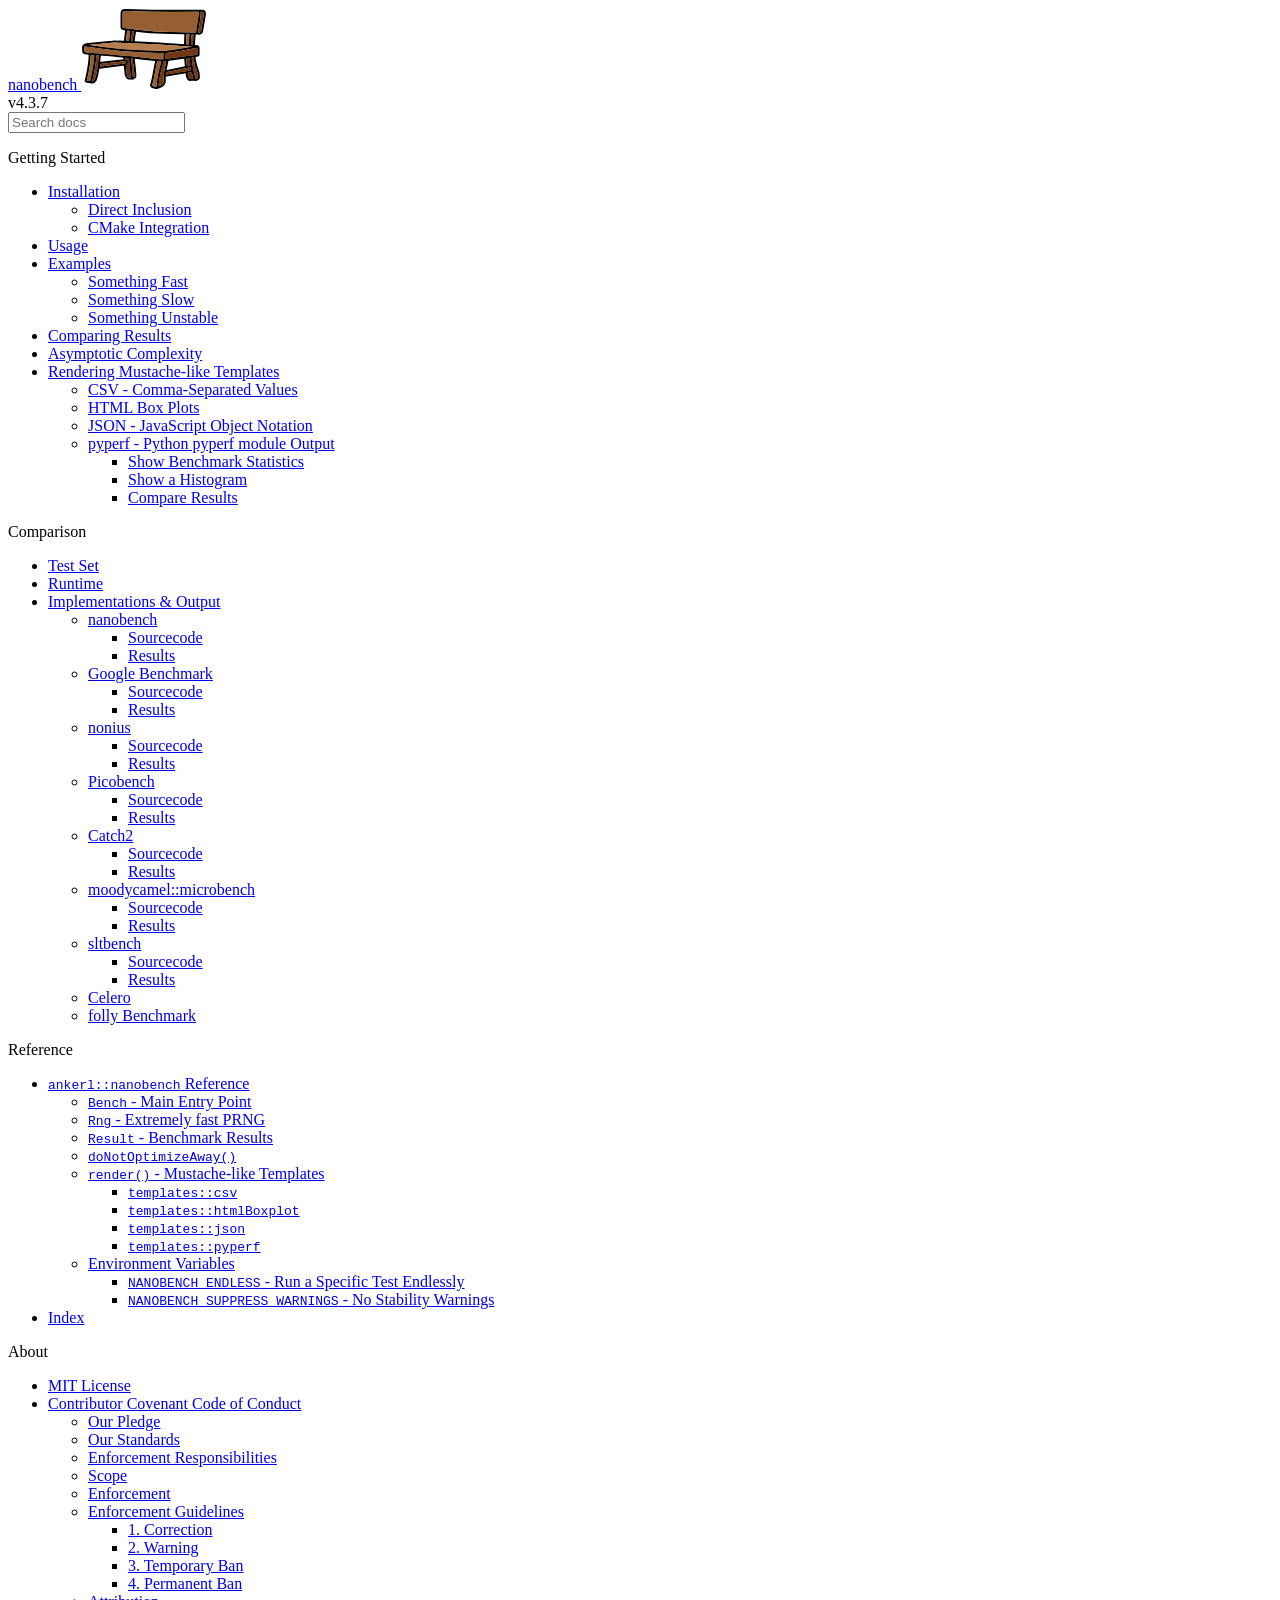
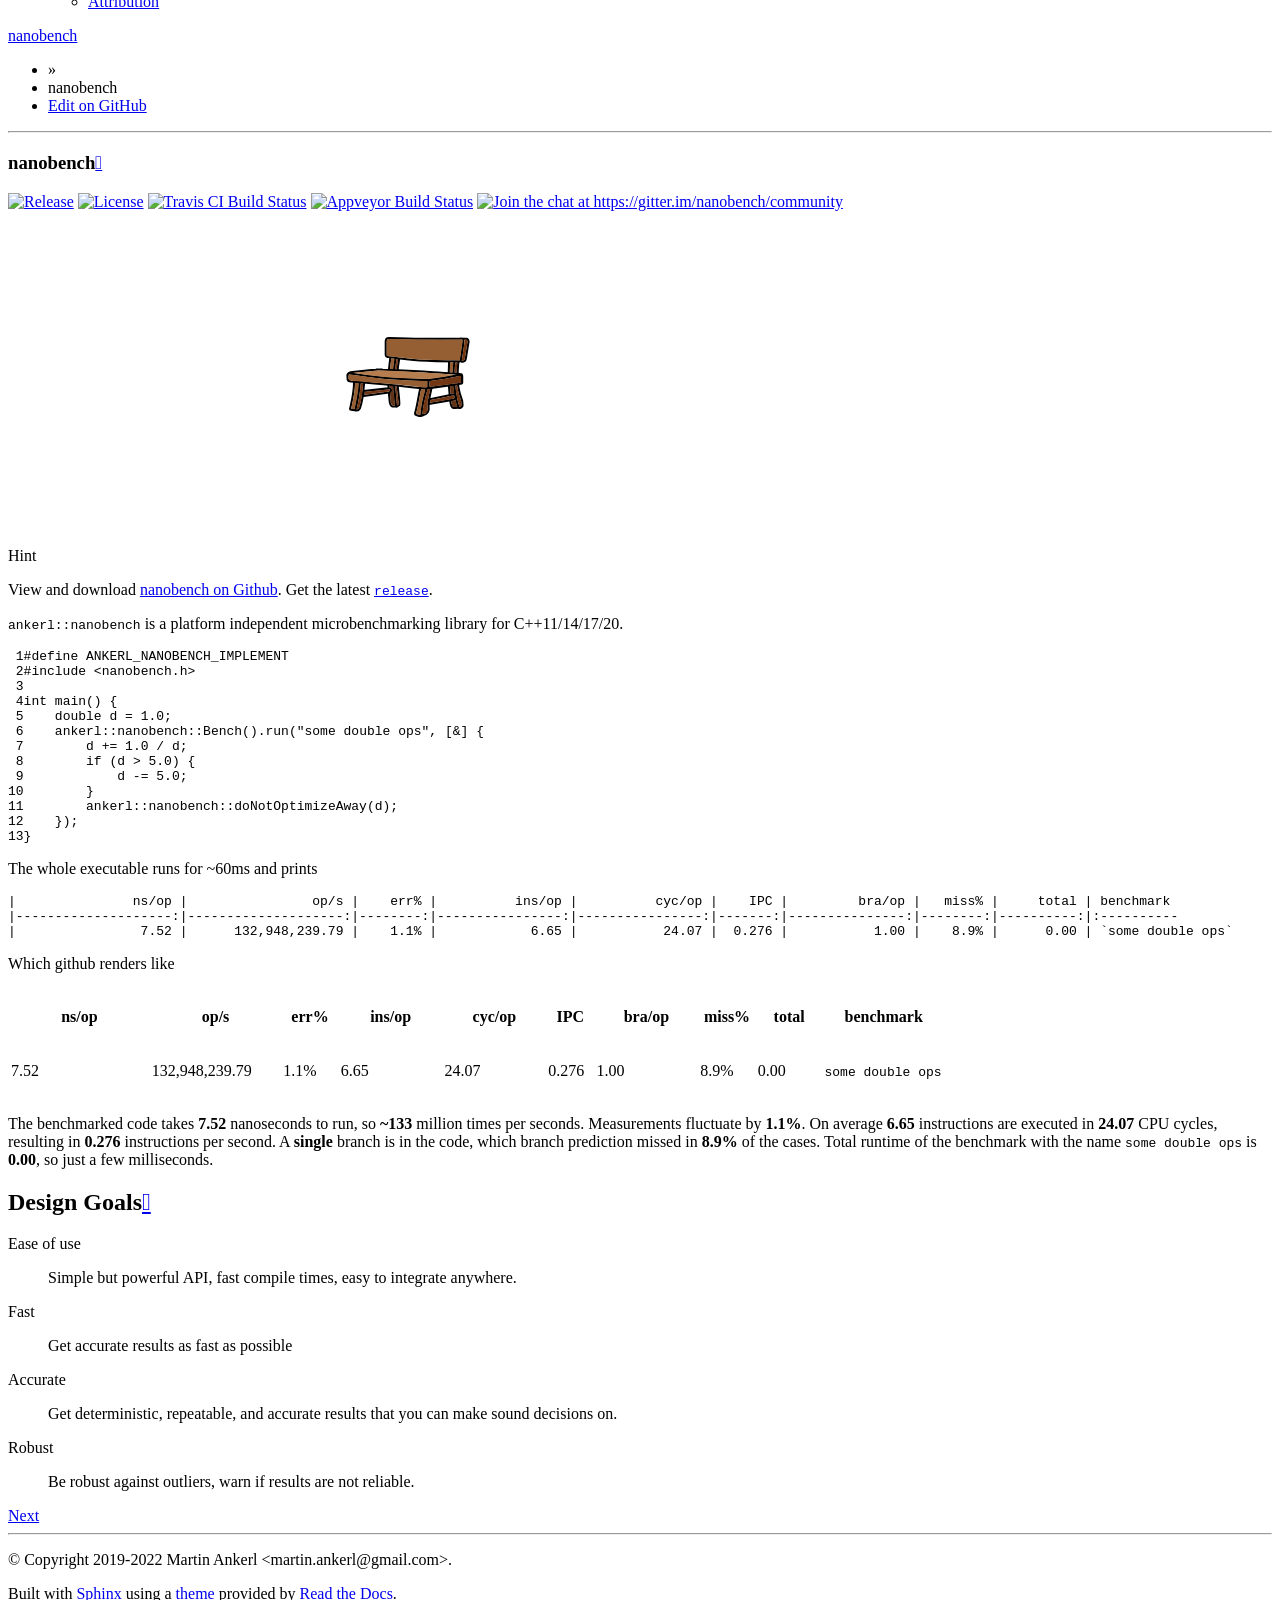
==== docs/index.html @ 26a9c089 "* Raise minimum time to 1ms for one epoch * Bump version to 4.3.7 * regenerate documentation" ====
<!DOCTYPE html>
<html class="writer-html5" lang="en" >
<head>
  <meta charset="utf-8" /><meta name="generator" content="Docutils 0.17.1: http://docutils.sourceforge.net/" />

  <meta name="viewport" content="width=device-width, initial-scale=1.0" />
  <title>nanobench &mdash; nanobench  documentation</title>
      <link rel="stylesheet" href="_static/pygments.css" type="text/css" />
      <link rel="stylesheet" href="_static/css/theme.css" type="text/css" />
    <link rel="shortcut icon" href="_static/favicon.ico"/>
  <!--[if lt IE 9]>
    <script src="_static/js/html5shiv.min.js"></script>
  <![endif]-->
  
        <script data-url_root="./" id="documentation_options" src="_static/documentation_options.js"></script>
        <script src="_static/jquery.js"></script>
        <script src="_static/underscore.js"></script>
        <script src="_static/doctools.js"></script>
    <script src="_static/js/theme.js"></script>
    <link rel="index" title="Index" href="genindex.html" />
    <link rel="search" title="Search" href="search.html" />
    <link rel="next" title="Installation" href="tutorial.html" /> 
</head>

<body class="wy-body-for-nav"> 
  <div class="wy-grid-for-nav">
    <nav data-toggle="wy-nav-shift" class="wy-nav-side">
      <div class="wy-side-scroll">
        <div class="wy-side-nav-search" >
            <a href="#" class="icon icon-home"> nanobench
            <img src="_static/nanobench-logo.svg" class="logo" alt="Logo"/>
          </a>
              <div class="version">
                v4.3.7
              </div>
<div role="search">
  <form id="rtd-search-form" class="wy-form" action="search.html" method="get">
    <input type="text" name="q" placeholder="Search docs" />
    <input type="hidden" name="check_keywords" value="yes" />
    <input type="hidden" name="area" value="default" />
  </form>
</div>
        </div><div class="wy-menu wy-menu-vertical" data-spy="affix" role="navigation" aria-label="Navigation menu">
              <p class="caption" role="heading"><span class="caption-text">Getting Started</span></p>
<ul>
<li class="toctree-l1"><a class="reference internal" href="tutorial.html">Installation</a><ul>
<li class="toctree-l2"><a class="reference internal" href="tutorial.html#direct-inclusion">Direct Inclusion</a></li>
<li class="toctree-l2"><a class="reference internal" href="tutorial.html#cmake-integration">CMake Integration</a></li>
</ul>
</li>
<li class="toctree-l1"><a class="reference internal" href="tutorial.html#usage">Usage</a></li>
<li class="toctree-l1"><a class="reference internal" href="tutorial.html#examples">Examples</a><ul>
<li class="toctree-l2"><a class="reference internal" href="tutorial.html#something-fast">Something Fast</a></li>
<li class="toctree-l2"><a class="reference internal" href="tutorial.html#something-slow">Something Slow</a></li>
<li class="toctree-l2"><a class="reference internal" href="tutorial.html#something-unstable">Something Unstable</a></li>
</ul>
</li>
<li class="toctree-l1"><a class="reference internal" href="tutorial.html#comparing-results">Comparing Results</a></li>
<li class="toctree-l1"><a class="reference internal" href="tutorial.html#asymptotic-complexity">Asymptotic Complexity</a></li>
<li class="toctree-l1"><a class="reference internal" href="tutorial.html#rendering-mustache-like-templates">Rendering Mustache-like Templates</a><ul>
<li class="toctree-l2"><a class="reference internal" href="tutorial.html#csv-comma-separated-values">CSV - Comma-Separated Values</a></li>
<li class="toctree-l2"><a class="reference internal" href="tutorial.html#html-box-plots">HTML Box Plots</a></li>
<li class="toctree-l2"><a class="reference internal" href="tutorial.html#json-javascript-object-notation">JSON - JavaScript Object Notation</a></li>
<li class="toctree-l2"><a class="reference internal" href="tutorial.html#pyperf-python-pyperf-module-output">pyperf - Python pyperf module Output</a><ul>
<li class="toctree-l3"><a class="reference internal" href="tutorial.html#show-benchmark-statistics">Show Benchmark Statistics</a></li>
<li class="toctree-l3"><a class="reference internal" href="tutorial.html#show-a-histogram">Show a Histogram</a></li>
<li class="toctree-l3"><a class="reference internal" href="tutorial.html#compare-results">Compare Results</a></li>
</ul>
</li>
</ul>
</li>
</ul>
<p class="caption" role="heading"><span class="caption-text">Comparison</span></p>
<ul>
<li class="toctree-l1"><a class="reference internal" href="comparison.html">Test Set</a></li>
<li class="toctree-l1"><a class="reference internal" href="comparison.html#runtime">Runtime</a></li>
<li class="toctree-l1"><a class="reference internal" href="comparison.html#implementations-output">Implementations &amp; Output</a><ul>
<li class="toctree-l2"><a class="reference internal" href="comparison.html#nanobench">nanobench</a><ul>
<li class="toctree-l3"><a class="reference internal" href="comparison.html#sourcecode">Sourcecode</a></li>
<li class="toctree-l3"><a class="reference internal" href="comparison.html#results">Results</a></li>
</ul>
</li>
<li class="toctree-l2"><a class="reference internal" href="comparison.html#google-benchmark">Google Benchmark</a><ul>
<li class="toctree-l3"><a class="reference internal" href="comparison.html#id2">Sourcecode</a></li>
<li class="toctree-l3"><a class="reference internal" href="comparison.html#id3">Results</a></li>
</ul>
</li>
<li class="toctree-l2"><a class="reference internal" href="comparison.html#nonius">nonius</a><ul>
<li class="toctree-l3"><a class="reference internal" href="comparison.html#id5">Sourcecode</a></li>
<li class="toctree-l3"><a class="reference internal" href="comparison.html#id6">Results</a></li>
</ul>
</li>
<li class="toctree-l2"><a class="reference internal" href="comparison.html#picobench">Picobench</a><ul>
<li class="toctree-l3"><a class="reference internal" href="comparison.html#id8">Sourcecode</a></li>
<li class="toctree-l3"><a class="reference internal" href="comparison.html#id9">Results</a></li>
</ul>
</li>
<li class="toctree-l2"><a class="reference internal" href="comparison.html#catch2">Catch2</a><ul>
<li class="toctree-l3"><a class="reference internal" href="comparison.html#id11">Sourcecode</a></li>
<li class="toctree-l3"><a class="reference internal" href="comparison.html#id12">Results</a></li>
</ul>
</li>
<li class="toctree-l2"><a class="reference internal" href="comparison.html#moodycamel-microbench">moodycamel::microbench</a><ul>
<li class="toctree-l3"><a class="reference internal" href="comparison.html#id14">Sourcecode</a></li>
<li class="toctree-l3"><a class="reference internal" href="comparison.html#id15">Results</a></li>
</ul>
</li>
<li class="toctree-l2"><a class="reference internal" href="comparison.html#sltbench">sltbench</a><ul>
<li class="toctree-l3"><a class="reference internal" href="comparison.html#id17">Sourcecode</a></li>
<li class="toctree-l3"><a class="reference internal" href="comparison.html#id18">Results</a></li>
</ul>
</li>
<li class="toctree-l2"><a class="reference internal" href="comparison.html#celero">Celero</a></li>
<li class="toctree-l2"><a class="reference internal" href="comparison.html#folly-benchmark">folly Benchmark</a></li>
</ul>
</li>
</ul>
<p class="caption" role="heading"><span class="caption-text">Reference</span></p>
<ul>
<li class="toctree-l1"><a class="reference internal" href="reference.html"><code class="docutils literal notranslate"><span class="pre">ankerl::nanobench</span></code> Reference</a><ul>
<li class="toctree-l2"><a class="reference internal" href="reference.html#bench-main-entry-point"><code class="xref cpp cpp-class docutils literal notranslate"><span class="pre">Bench</span></code> - Main Entry Point</a></li>
<li class="toctree-l2"><a class="reference internal" href="reference.html#rng-extremely-fast-prng"><code class="xref cpp cpp-class docutils literal notranslate"><span class="pre">Rng</span></code> - Extremely fast PRNG</a></li>
<li class="toctree-l2"><a class="reference internal" href="reference.html#result-benchmark-results"><code class="xref cpp cpp-class docutils literal notranslate"><span class="pre">Result</span></code> - Benchmark Results</a></li>
<li class="toctree-l2"><a class="reference internal" href="reference.html#donotoptimizeaway"><code class="xref cpp cpp-func docutils literal notranslate"><span class="pre">doNotOptimizeAway()</span></code></a></li>
<li class="toctree-l2"><a class="reference internal" href="reference.html#render-mustache-like-templates"><code class="xref cpp cpp-func docutils literal notranslate"><span class="pre">render()</span></code> - Mustache-like Templates</a><ul>
<li class="toctree-l3"><a class="reference internal" href="reference.html#templates-csv"><code class="xref cpp cpp-func docutils literal notranslate"><span class="pre">templates::csv</span></code></a></li>
<li class="toctree-l3"><a class="reference internal" href="reference.html#templates-htmlboxplot"><code class="xref cpp cpp-func docutils literal notranslate"><span class="pre">templates::htmlBoxplot</span></code></a></li>
<li class="toctree-l3"><a class="reference internal" href="reference.html#templates-json"><code class="xref cpp cpp-func docutils literal notranslate"><span class="pre">templates::json</span></code></a></li>
<li class="toctree-l3"><a class="reference internal" href="reference.html#templates-pyperf"><code class="xref cpp cpp-func docutils literal notranslate"><span class="pre">templates::pyperf</span></code></a></li>
</ul>
</li>
<li class="toctree-l2"><a class="reference internal" href="reference.html#environment-variables">Environment Variables</a><ul>
<li class="toctree-l3"><a class="reference internal" href="reference.html#nanobench-endless-run-a-specific-test-endlessly"><code class="docutils literal notranslate"><span class="pre">NANOBENCH_ENDLESS</span></code> - Run a Specific Test Endlessly</a></li>
<li class="toctree-l3"><a class="reference internal" href="reference.html#nanobench-suppress-warnings-no-stability-warnings"><code class="docutils literal notranslate"><span class="pre">NANOBENCH_SUPPRESS_WARNINGS</span></code> - No Stability Warnings</a></li>
</ul>
</li>
</ul>
</li>
<li class="toctree-l1"><a class="reference internal" href="genindex.html">Index</a></li>
</ul>
<p class="caption" role="heading"><span class="caption-text">About</span></p>
<ul>
<li class="toctree-l1"><a class="reference internal" href="license.html">MIT License</a></li>
<li class="toctree-l1"><a class="reference internal" href="CODE_OF_CONDUCT.html">Contributor Covenant Code of Conduct</a><ul>
<li class="toctree-l2"><a class="reference internal" href="CODE_OF_CONDUCT.html#our-pledge">Our Pledge</a></li>
<li class="toctree-l2"><a class="reference internal" href="CODE_OF_CONDUCT.html#our-standards">Our Standards</a></li>
<li class="toctree-l2"><a class="reference internal" href="CODE_OF_CONDUCT.html#enforcement-responsibilities">Enforcement Responsibilities</a></li>
<li class="toctree-l2"><a class="reference internal" href="CODE_OF_CONDUCT.html#scope">Scope</a></li>
<li class="toctree-l2"><a class="reference internal" href="CODE_OF_CONDUCT.html#enforcement">Enforcement</a></li>
<li class="toctree-l2"><a class="reference internal" href="CODE_OF_CONDUCT.html#enforcement-guidelines">Enforcement Guidelines</a><ul>
<li class="toctree-l3"><a class="reference internal" href="CODE_OF_CONDUCT.html#correction">1. Correction</a></li>
<li class="toctree-l3"><a class="reference internal" href="CODE_OF_CONDUCT.html#warning">2. Warning</a></li>
<li class="toctree-l3"><a class="reference internal" href="CODE_OF_CONDUCT.html#temporary-ban">3. Temporary Ban</a></li>
<li class="toctree-l3"><a class="reference internal" href="CODE_OF_CONDUCT.html#permanent-ban">4. Permanent Ban</a></li>
</ul>
</li>
<li class="toctree-l2"><a class="reference internal" href="CODE_OF_CONDUCT.html#attribution">Attribution</a></li>
</ul>
</li>
</ul>

        </div>
      </div>
    </nav>

    <section data-toggle="wy-nav-shift" class="wy-nav-content-wrap"><nav class="wy-nav-top" aria-label="Mobile navigation menu" >
          <i data-toggle="wy-nav-top" class="fa fa-bars"></i>
          <a href="#">nanobench</a>
      </nav>

      <div class="wy-nav-content">
        <div class="rst-content">
          <div role="navigation" aria-label="Page navigation">
  <ul class="wy-breadcrumbs">
      <li><a href="#" class="icon icon-home"></a> &raquo;</li>
      <li>nanobench</li>
      <li class="wy-breadcrumbs-aside">
              <a href="https://github.com/martinus/nanobench/blob/master/src/docs/index.rst" class="fa fa-github"> Edit on GitHub</a>
      </li>
  </ul>
  <hr/>
</div>
          <div role="main" class="document" itemscope="itemscope" itemtype="http://schema.org/Article">
           <div itemprop="articleBody">
             
  <section id="nanobench">
<h1>nanobench<a class="headerlink" href="#nanobench" title="Permalink to this headline"></a></h1>
<div class="toctree-wrapper compound">
</div>
<div class="toctree-wrapper compound">
</div>
<div class="toctree-wrapper compound">
</div>
<div class="toctree-wrapper compound">
</div>
<p><a class="reference external" href="https://github.com/martinus/nanobench/releases"><img alt="Release" src="https://img.shields.io/github/release/martinus/nanobench.svg" /></a> <a class="reference external" href="https://raw.githubusercontent.com/martinus/nanobench/master/LICENSE"><img alt="License" src="https://img.shields.io/github/license/martinus/nanobench.svg" /></a> <a class="reference external" href="https://travis-ci.com/martinus/nanobench"><img alt="Travis CI Build Status" src="https://travis-ci.com/martinus/nanobench.svg?branch=master" /></a> <a class="reference external" href="https://ci.appveyor.com/project/martinus/nanobench"><img alt="Appveyor Build Status" src="https://ci.appveyor.com/api/projects/status/github/martinus/nanobench?branch=master&amp;svg=true" /></a> <a class="reference external" href="https://gitter.im/nanobench/community?utm_source=badge&amp;utm_medium=badge&amp;utm_campaign=pr-badge&amp;utm_content=badge"><img alt="Join the chat at https://gitter.im/nanobench/community" src="https://badges.gitter.im/nanobench/community.svg" /></a></p>
<img alt="I need a better logo. Currently I use a small bench. Nanobench. Ha ha." src="_images/nanobench-logo-small.svg" /><div class="admonition hint">
<p class="admonition-title">Hint</p>
<p>View and download <a class="reference external" href="https://github.com/martinus/nanobench">nanobench on Github</a>.
Get the latest <a class="reference download external" download="" href="https://github.com/martinus/nanobench/releases/latest"><code class="xref download docutils literal notranslate"><span class="pre">release</span></code></a>.</p>
</div>
<p><code class="docutils literal notranslate"><span class="pre">ankerl::nanobench</span></code> is a platform independent microbenchmarking library for C++11/14/17/20.</p>
<div class="highlight-c++ notranslate"><div class="highlight"><pre><span></span><span class="linenos"> 1</span><span class="cp">#define ANKERL_NANOBENCH_IMPLEMENT</span>
<span class="linenos"> 2</span><span class="cp">#include</span><span class="w"> </span><span class="cpf">&lt;nanobench.h&gt;</span><span class="cp"></span>
<span class="linenos"> 3</span>
<span class="linenos"> 4</span><span class="kt">int</span><span class="w"> </span><span class="nf">main</span><span class="p">()</span><span class="w"> </span><span class="p">{</span><span class="w"></span>
<span class="linenos"> 5</span><span class="w">    </span><span class="kt">double</span><span class="w"> </span><span class="n">d</span><span class="w"> </span><span class="o">=</span><span class="w"> </span><span class="mf">1.0</span><span class="p">;</span><span class="w"></span>
<span class="linenos"> 6</span><span class="w">    </span><span class="n">ankerl</span><span class="o">::</span><span class="n">nanobench</span><span class="o">::</span><span class="n">Bench</span><span class="p">().</span><span class="n">run</span><span class="p">(</span><span class="s">&quot;some double ops&quot;</span><span class="p">,</span><span class="w"> </span><span class="p">[</span><span class="o">&amp;</span><span class="p">]</span><span class="w"> </span><span class="p">{</span><span class="w"></span>
<span class="linenos"> 7</span><span class="w">        </span><span class="n">d</span><span class="w"> </span><span class="o">+=</span><span class="w"> </span><span class="mf">1.0</span><span class="w"> </span><span class="o">/</span><span class="w"> </span><span class="n">d</span><span class="p">;</span><span class="w"></span>
<span class="linenos"> 8</span><span class="w">        </span><span class="k">if</span><span class="w"> </span><span class="p">(</span><span class="n">d</span><span class="w"> </span><span class="o">&gt;</span><span class="w"> </span><span class="mf">5.0</span><span class="p">)</span><span class="w"> </span><span class="p">{</span><span class="w"></span>
<span class="linenos"> 9</span><span class="w">            </span><span class="n">d</span><span class="w"> </span><span class="o">-=</span><span class="w"> </span><span class="mf">5.0</span><span class="p">;</span><span class="w"></span>
<span class="linenos">10</span><span class="w">        </span><span class="p">}</span><span class="w"></span>
<span class="linenos">11</span><span class="w">        </span><span class="n">ankerl</span><span class="o">::</span><span class="n">nanobench</span><span class="o">::</span><span class="n">doNotOptimizeAway</span><span class="p">(</span><span class="n">d</span><span class="p">);</span><span class="w"></span>
<span class="linenos">12</span><span class="w">    </span><span class="p">});</span><span class="w"></span>
<span class="linenos">13</span><span class="p">}</span><span class="w"></span>
</pre></div>
</div>
<p>The whole executable runs for ~60ms and prints</p>
<div class="highlight-text notranslate"><div class="highlight"><pre><span></span>|               ns/op |                op/s |    err% |          ins/op |          cyc/op |    IPC |         bra/op |   miss% |     total | benchmark
|--------------------:|--------------------:|--------:|----------------:|----------------:|-------:|---------------:|--------:|----------:|:----------
|                7.52 |      132,948,239.79 |    1.1% |            6.65 |           24.07 |  0.276 |           1.00 |    8.9% |      0.00 | `some double ops`
</pre></div>
</div>
<p>Which github renders like</p>
<table class="docutils align-default">
<colgroup>
<col style="width: 15%" />
<col style="width: 14%" />
<col style="width: 6%" />
<col style="width: 11%" />
<col style="width: 11%" />
<col style="width: 5%" />
<col style="width: 11%" />
<col style="width: 6%" />
<col style="width: 7%" />
<col style="width: 13%" />
</colgroup>
<thead>
<tr class="row-odd"><th class="head"><p>ns/op</p></th>
<th class="head"><p>op/s</p></th>
<th class="head"><p>err%</p></th>
<th class="head"><p>ins/op</p></th>
<th class="head"><p>cyc/op</p></th>
<th class="head"><p>IPC</p></th>
<th class="head"><p>bra/op</p></th>
<th class="head"><p>miss%</p></th>
<th class="head"><p>total</p></th>
<th class="head"><p>benchmark</p></th>
</tr>
</thead>
<tbody>
<tr class="row-even"><td><p>7.52</p></td>
<td><p>132,948,239.79</p></td>
<td><p>1.1%</p></td>
<td><p>6.65</p></td>
<td><p>24.07</p></td>
<td><p>0.276</p></td>
<td><p>1.00</p></td>
<td><p>8.9%</p></td>
<td><p>0.00</p></td>
<td><p><code class="docutils literal notranslate"><span class="pre">some</span> <span class="pre">double</span> <span class="pre">ops</span></code></p></td>
</tr>
</tbody>
</table>
<p>The benchmarked code takes <strong>7.52</strong> nanoseconds to run, so <strong>~133</strong> million times per seconds. Measurements fluctuate by
<strong>1.1%</strong>. On average <strong>6.65</strong> instructions are executed in <strong>24.07</strong> CPU cycles, resulting in <strong>0.276</strong> instructions per
second. A <strong>single</strong> branch is in the code, which branch prediction missed in <strong>8.9%</strong> of the cases. Total runtime of
the benchmark with the name <code class="docutils literal notranslate"><span class="pre">some</span> <span class="pre">double</span> <span class="pre">ops</span></code> is <strong>0.00</strong>, so just a few milliseconds.</p>
<section id="design-goals">
<h2>Design Goals<a class="headerlink" href="#design-goals" title="Permalink to this headline"></a></h2>
<dl class="simple">
<dt>Ease of use</dt><dd><p>Simple but powerful API, fast compile times, easy to integrate anywhere.</p>
</dd>
<dt>Fast</dt><dd><p>Get accurate results as fast as possible</p>
</dd>
<dt>Accurate</dt><dd><p>Get deterministic, repeatable, and accurate results that you can make sound decisions on.</p>
</dd>
<dt>Robust</dt><dd><p>Be robust against outliers, warn if results are not reliable.</p>
</dd>
</dl>
</section>
</section>


           </div>
          </div>
          <footer><div class="rst-footer-buttons" role="navigation" aria-label="Footer">
        <a href="tutorial.html" class="btn btn-neutral float-right" title="Installation" accesskey="n" rel="next">Next <span class="fa fa-arrow-circle-right" aria-hidden="true"></span></a>
    </div>

  <hr/>

  <div role="contentinfo">
    <p>&#169; Copyright 2019-2022 Martin Ankerl &lt;martin.ankerl@gmail.com&gt;.</p>
  </div>

  Built with <a href="https://www.sphinx-doc.org/">Sphinx</a> using a
    <a href="https://github.com/readthedocs/sphinx_rtd_theme">theme</a>
    provided by <a href="https://readthedocs.org">Read the Docs</a>.
   

</footer>
        </div>
      </div>
    </section>
  </div>
  <script>
      jQuery(function () {
          SphinxRtdTheme.Navigation.enable(true);
      });
  </script>
    <!-- Theme Analytics -->
    <script async src="https://www.googletagmanager.com/gtag/js?id=UA-36863101-2"></script>
    <script>
      window.dataLayer = window.dataLayer || [];
      function gtag(){dataLayer.push(arguments);}
      gtag('js', new Date());

      gtag('config', 'UA-36863101-2', {
          'anonymize_ip': false,
      });
    </script> 

</body>
</html>
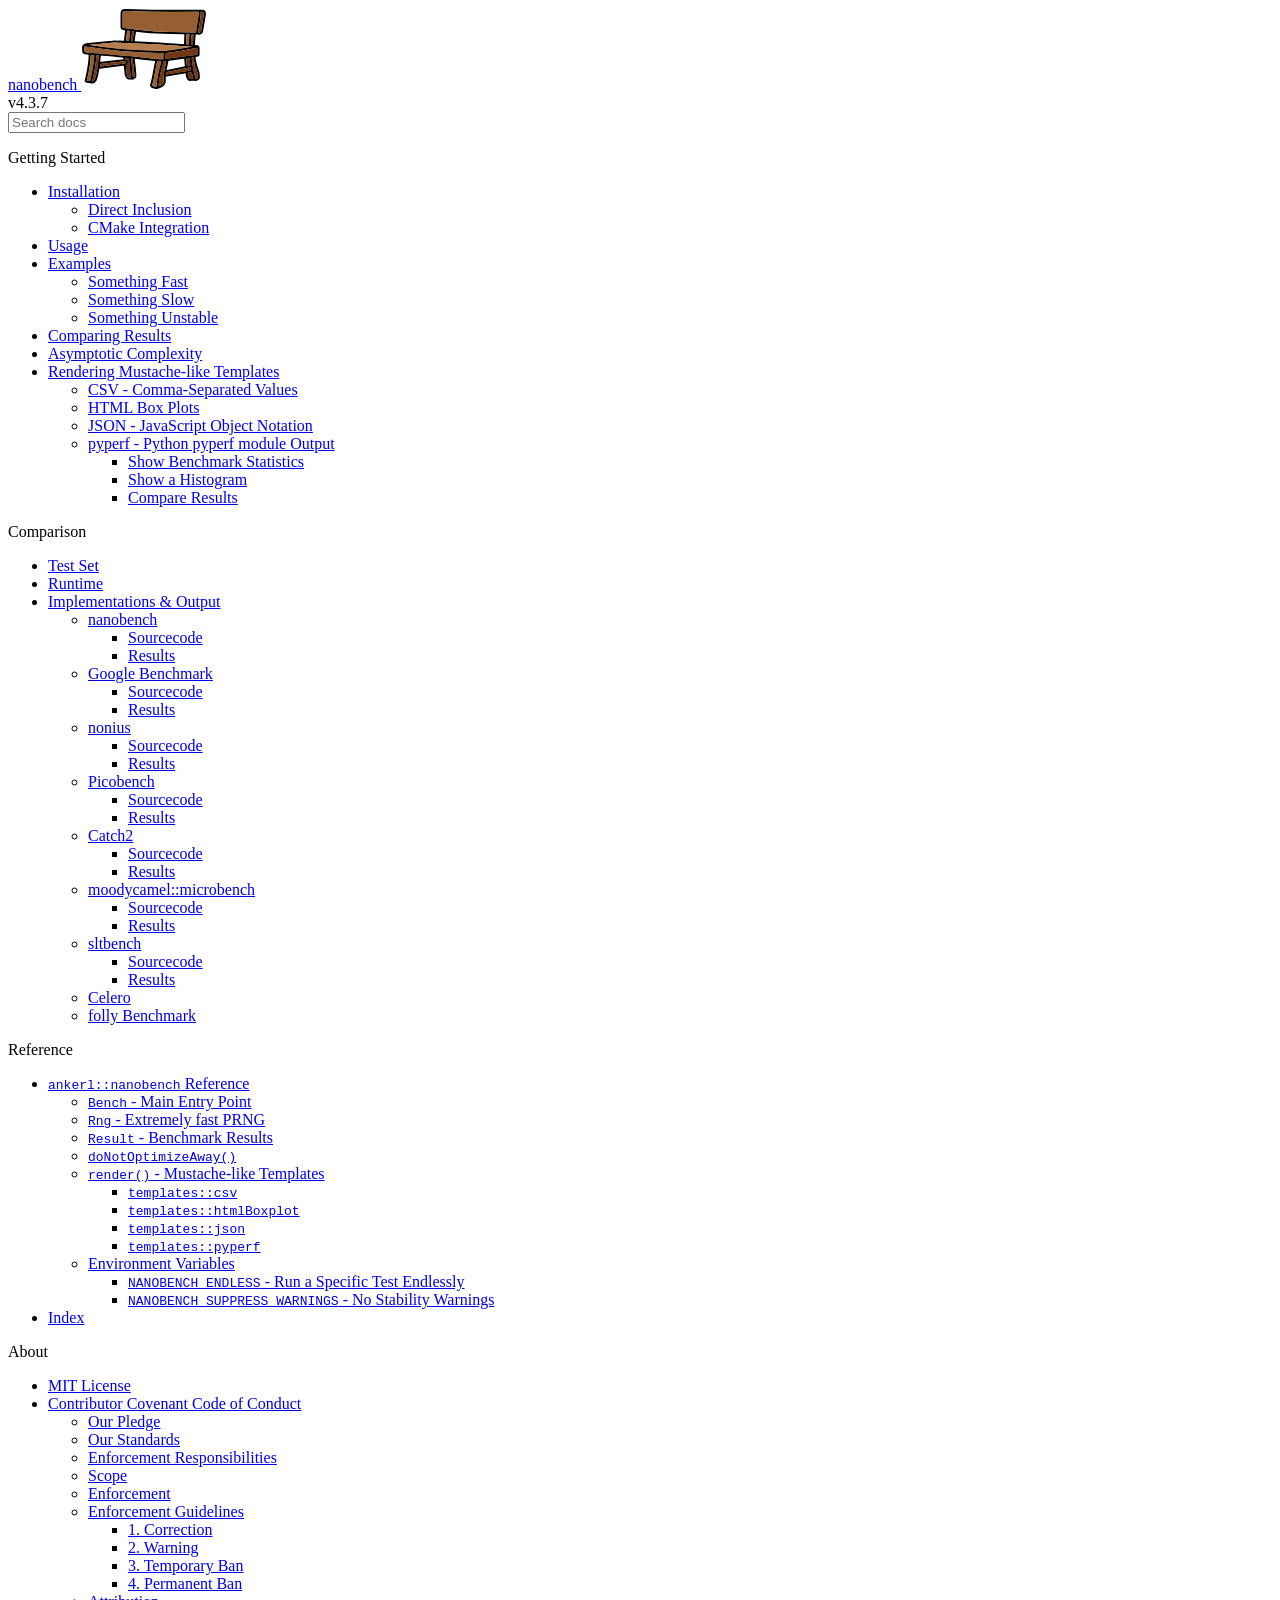
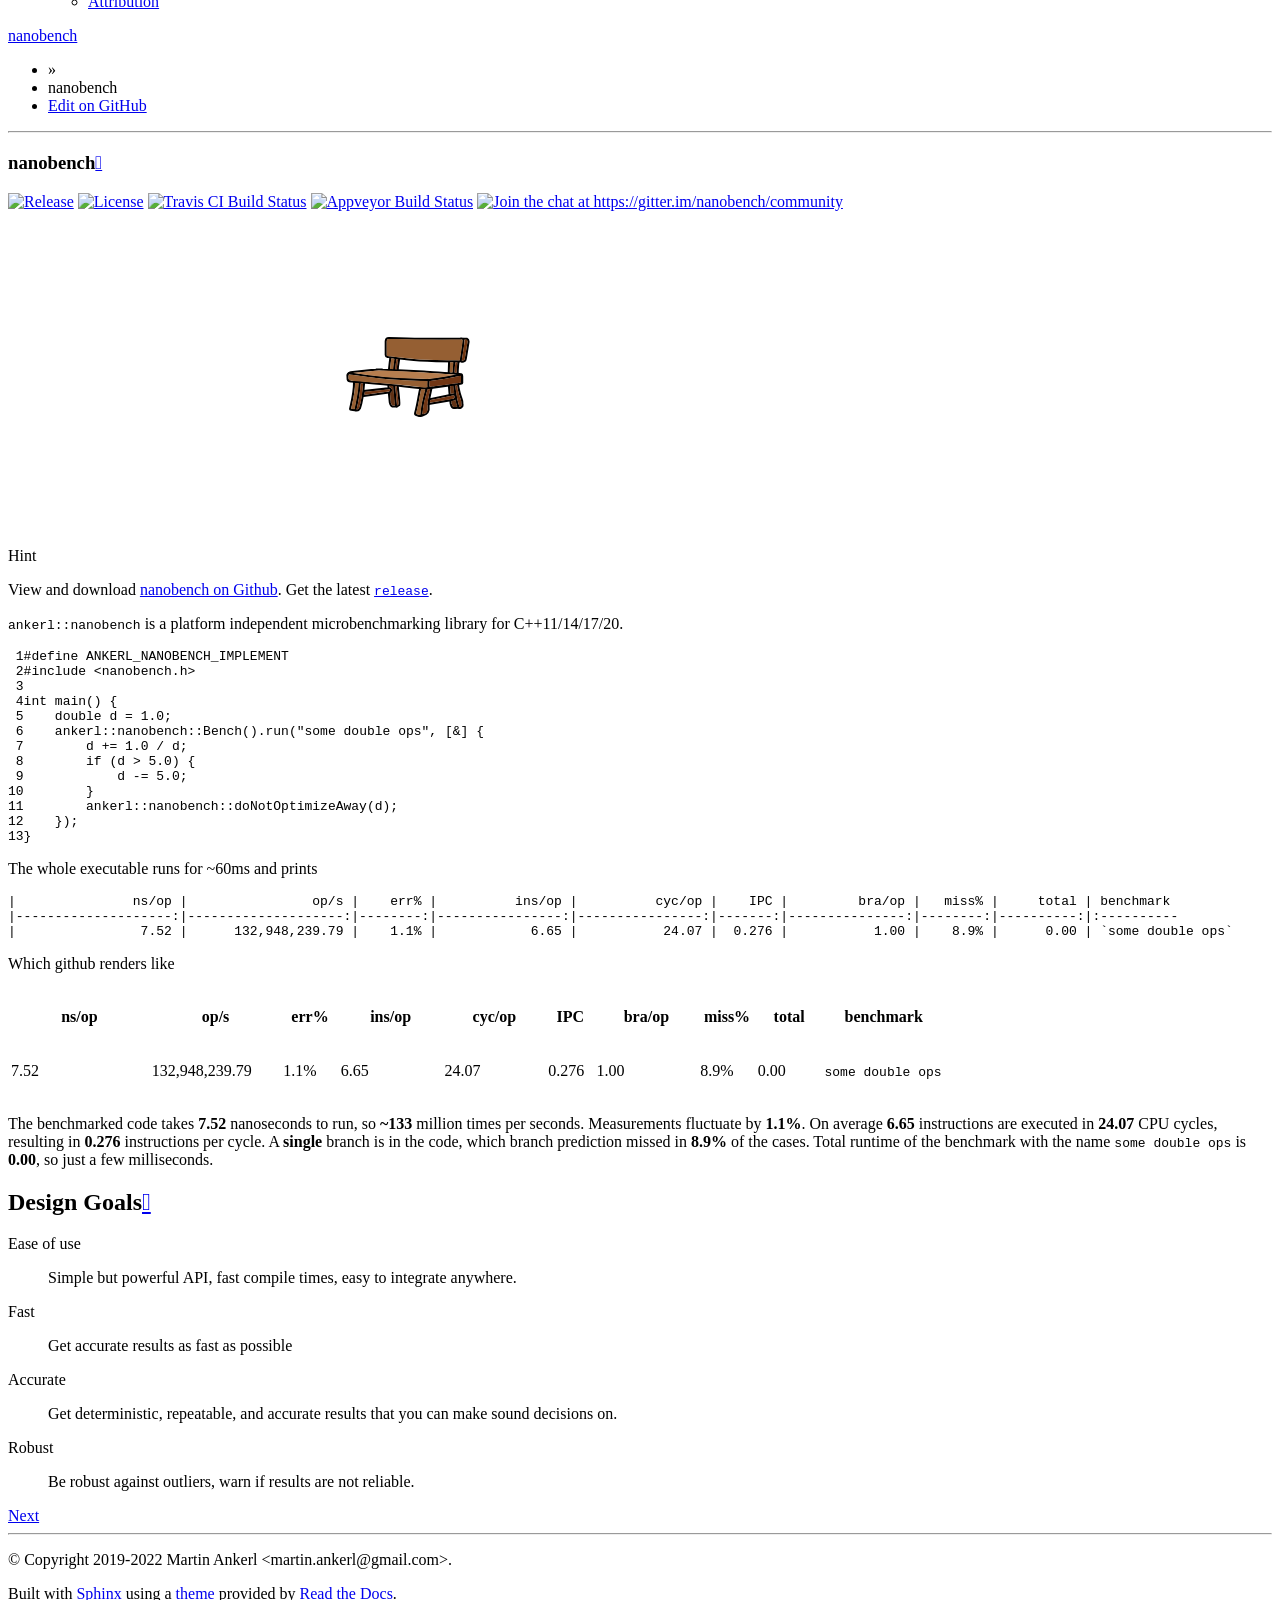
==== commit 1bda191c: "regenerated docs" ====
--- a/docs/index.html
+++ b/docs/index.html
@@ -264,7 +264,7 @@
 </table>
 <p>The benchmarked code takes <strong>7.52</strong> nanoseconds to run, so <strong>~133</strong> million times per seconds. Measurements fluctuate by
 <strong>1.1%</strong>. On average <strong>6.65</strong> instructions are executed in <strong>24.07</strong> CPU cycles, resulting in <strong>0.276</strong> instructions per
-second. A <strong>single</strong> branch is in the code, which branch prediction missed in <strong>8.9%</strong> of the cases. Total runtime of
+cycle. A <strong>single</strong> branch is in the code, which branch prediction missed in <strong>8.9%</strong> of the cases. Total runtime of
 the benchmark with the name <code class="docutils literal notranslate"><span class="pre">some</span> <span class="pre">double</span> <span class="pre">ops</span></code> is <strong>0.00</strong>, so just a few milliseconds.</p>
 <section id="design-goals">
 <h2>Design Goals<a class="headerlink" href="#design-goals" title="Permalink to this headline"></a></h2>
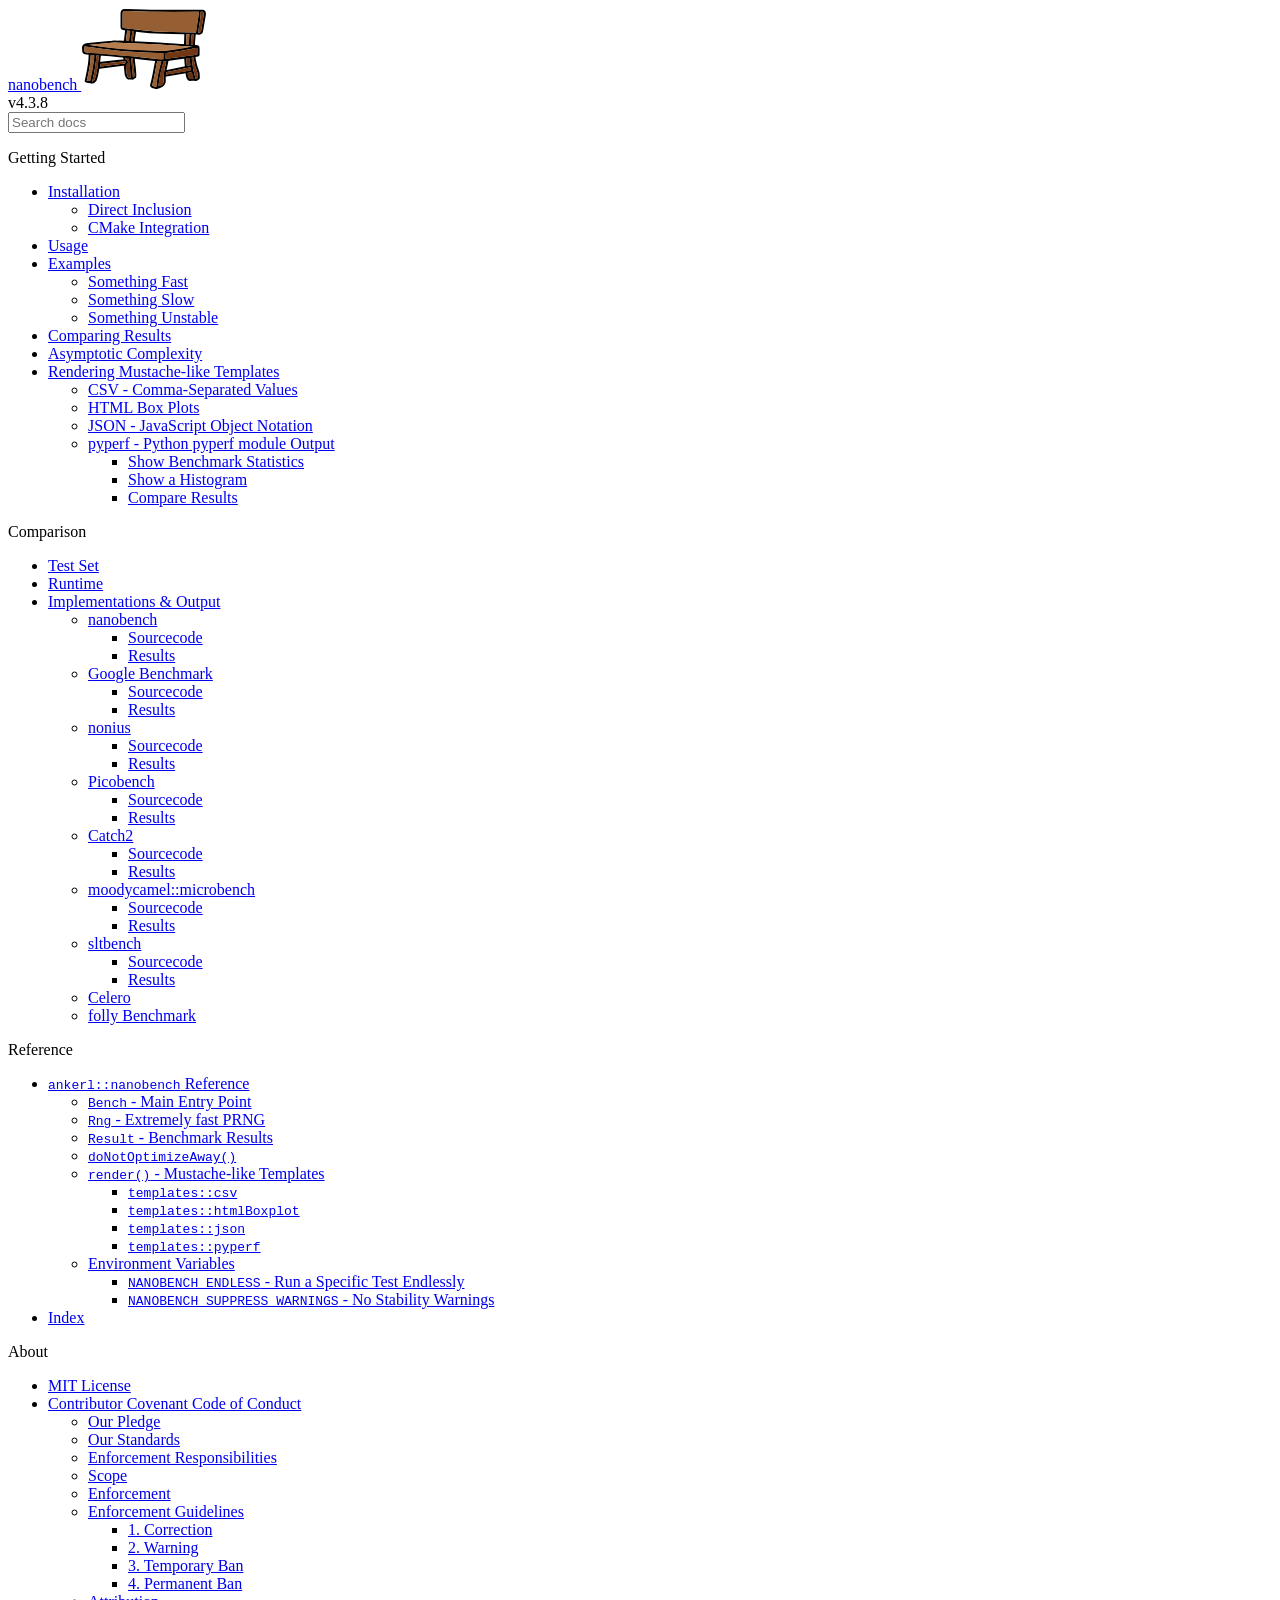
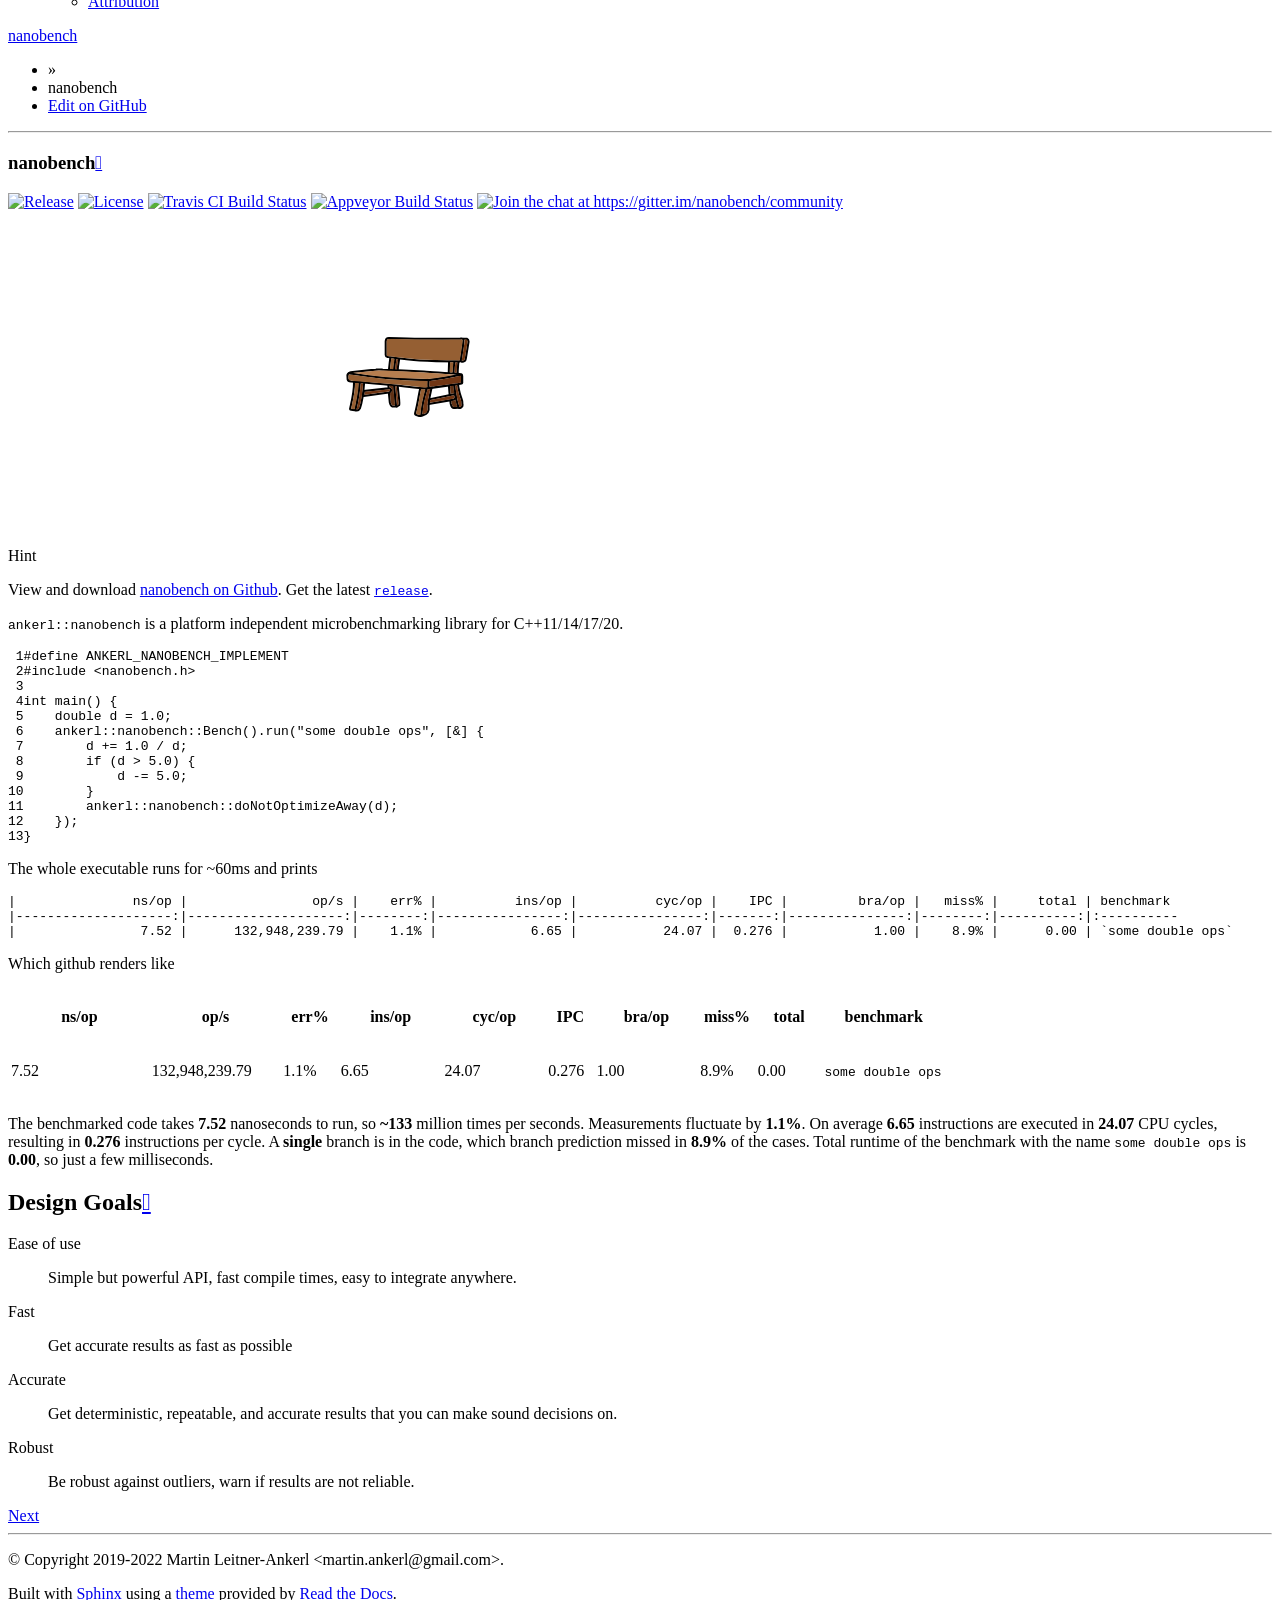
==== commit a1fcc091: "recreated documentation This was a bit more difficult due to doxygen update to version 1.9.5.  Also " ====
--- a/docs/index.html
+++ b/docs/index.html
@@ -15,7 +15,9 @@
         <script data-url_root="./" id="documentation_options" src="_static/documentation_options.js"></script>
         <script src="_static/jquery.js"></script>
         <script src="_static/underscore.js"></script>
+        <script src="_static/_sphinx_javascript_frameworks_compat.js"></script>
         <script src="_static/doctools.js"></script>
+        <script src="_static/sphinx_highlight.js"></script>
     <script src="_static/js/theme.js"></script>
     <link rel="index" title="Index" href="genindex.html" />
     <link rel="search" title="Search" href="search.html" />
@@ -31,7 +33,7 @@
             <img src="_static/nanobench-logo.svg" class="logo" alt="Logo"/>
           </a>
               <div class="version">
-                v4.3.7
+                v4.3.8
               </div>
 <div role="search">
   <form id="rtd-search-form" class="wy-form" action="search.html" method="get">
@@ -184,7 +186,7 @@
            <div itemprop="articleBody">
              
   <section id="nanobench">
-<h1>nanobench<a class="headerlink" href="#nanobench" title="Permalink to this headline"></a></h1>
+<h1>nanobench<a class="headerlink" href="#nanobench" title="Permalink to this heading"></a></h1>
 <div class="toctree-wrapper compound">
 </div>
 <div class="toctree-wrapper compound">
@@ -267,7 +269,7 @@
 cycle. A <strong>single</strong> branch is in the code, which branch prediction missed in <strong>8.9%</strong> of the cases. Total runtime of
 the benchmark with the name <code class="docutils literal notranslate"><span class="pre">some</span> <span class="pre">double</span> <span class="pre">ops</span></code> is <strong>0.00</strong>, so just a few milliseconds.</p>
 <section id="design-goals">
-<h2>Design Goals<a class="headerlink" href="#design-goals" title="Permalink to this headline"></a></h2>
+<h2>Design Goals<a class="headerlink" href="#design-goals" title="Permalink to this heading"></a></h2>
 <dl class="simple">
 <dt>Ease of use</dt><dd><p>Simple but powerful API, fast compile times, easy to integrate anywhere.</p>
 </dd>
@@ -291,7 +293,7 @@
   <hr/>
 
   <div role="contentinfo">
-    <p>&#169; Copyright 2019-2022 Martin Ankerl &lt;martin.ankerl@gmail.com&gt;.</p>
+    <p>&#169; Copyright 2019-2022 Martin Leitner-Ankerl &lt;martin.ankerl@gmail.com&gt;.</p>
   </div>
 
   Built with <a href="https://www.sphinx-doc.org/">Sphinx</a> using a
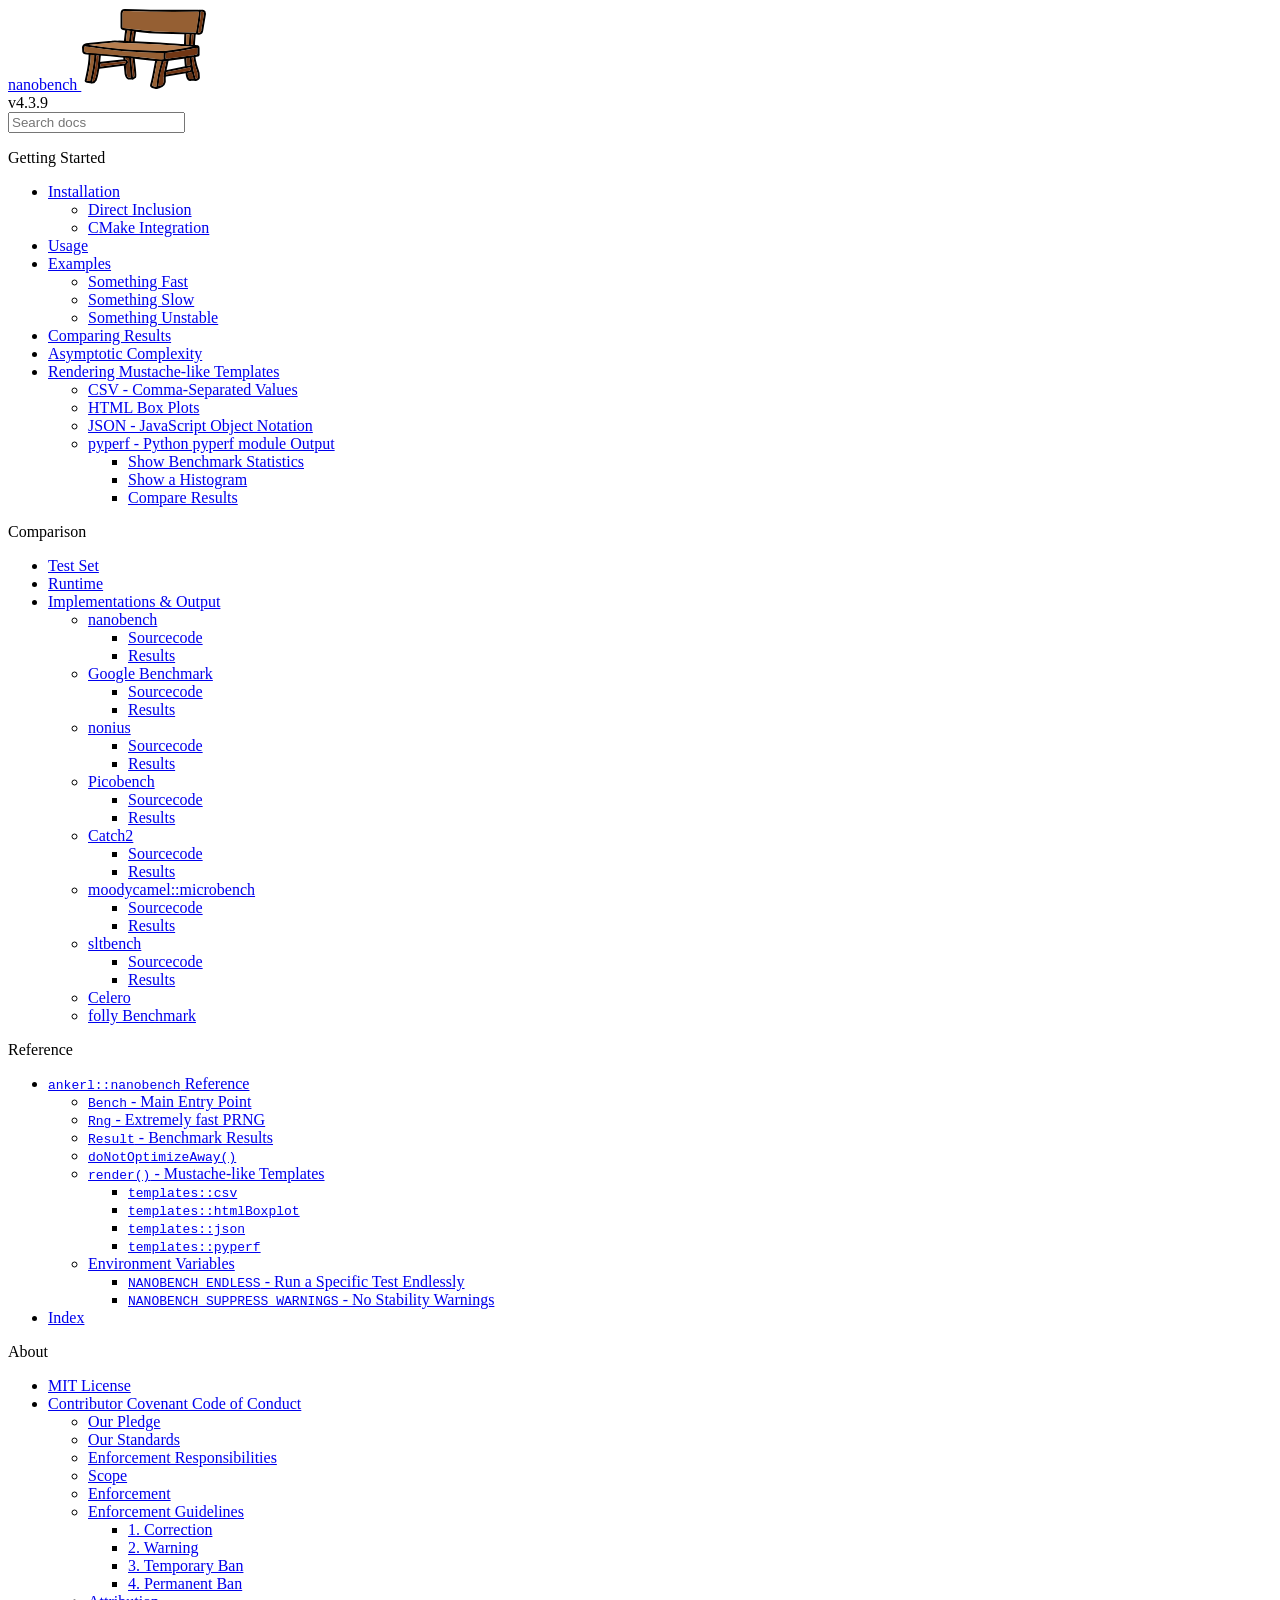
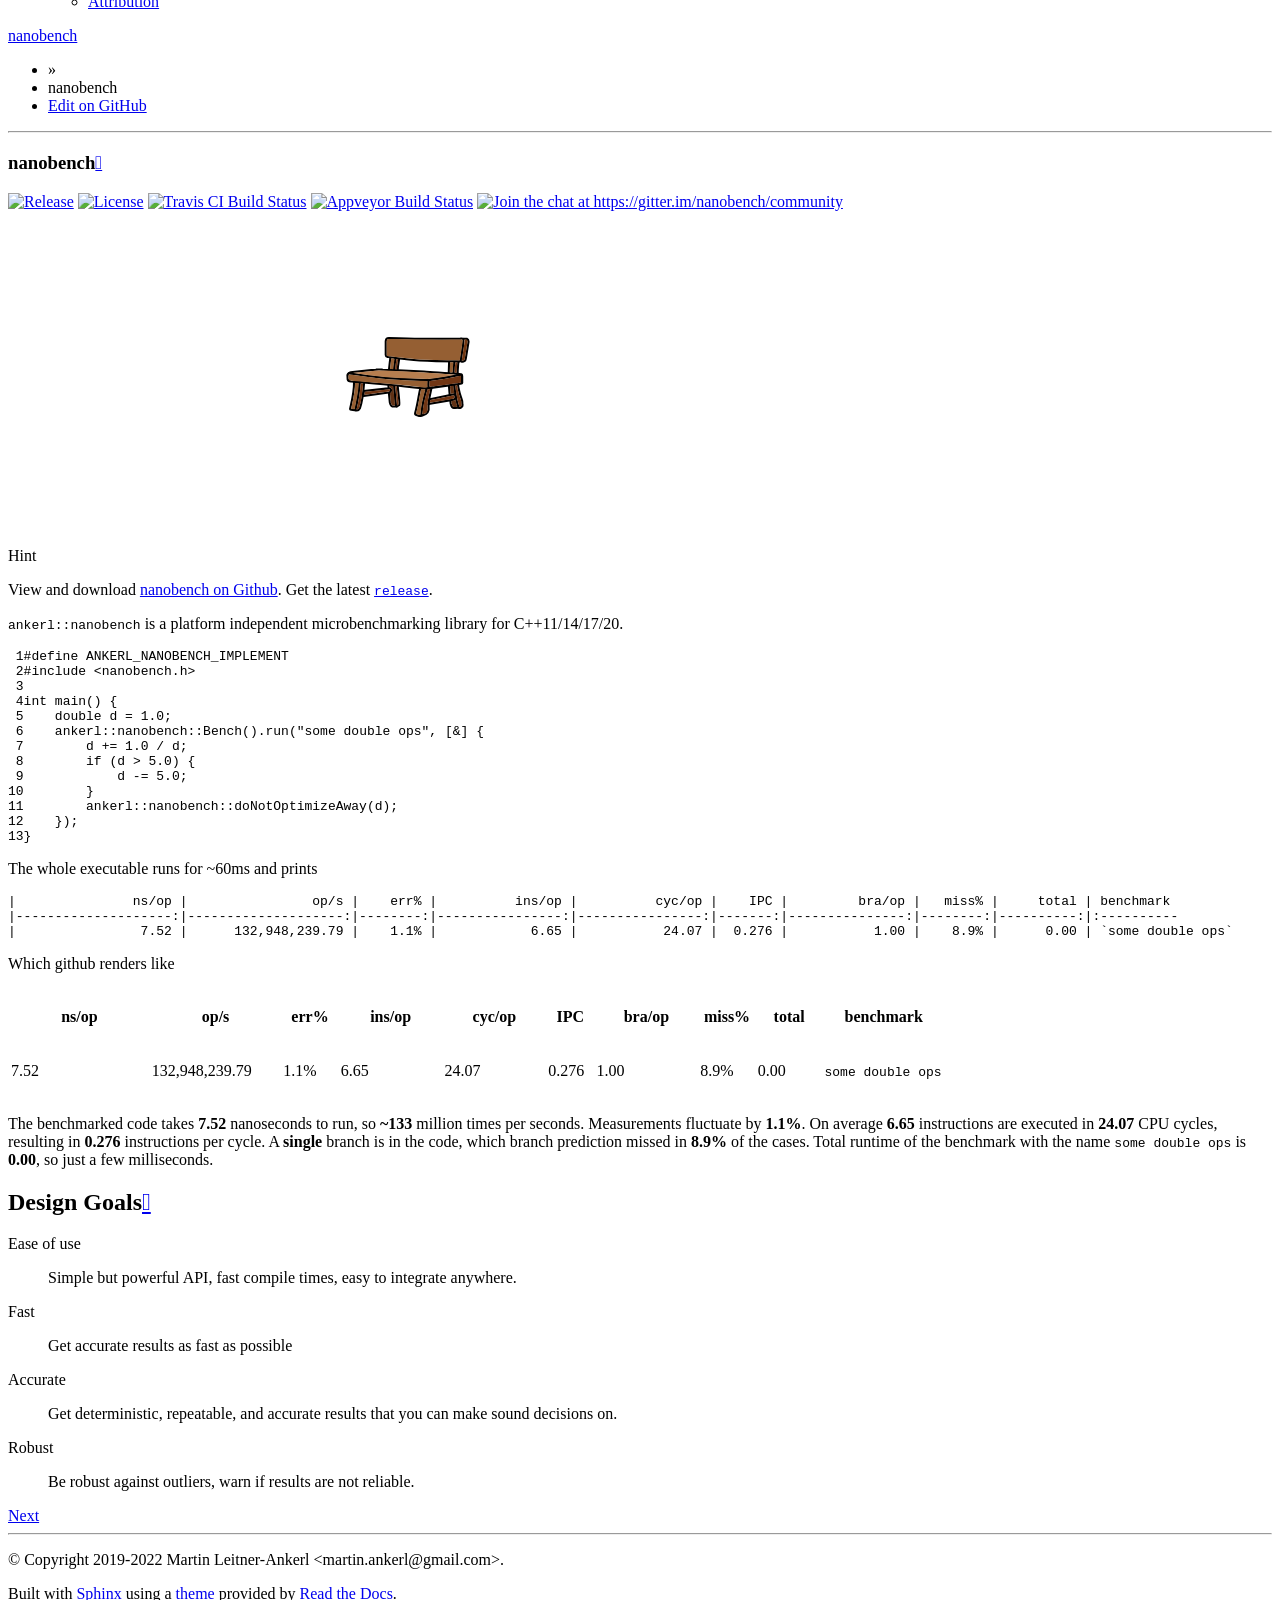
==== commit a7030c6f: "Fix #80 - shuffle with containers that have 32bit index" ====
--- a/docs/index.html
+++ b/docs/index.html
@@ -33,7 +33,7 @@
             <img src="_static/nanobench-logo.svg" class="logo" alt="Logo"/>
           </a>
               <div class="version">
-                v4.3.8
+                v4.3.9
               </div>
 <div role="search">
   <form id="rtd-search-form" class="wy-form" action="search.html" method="get">
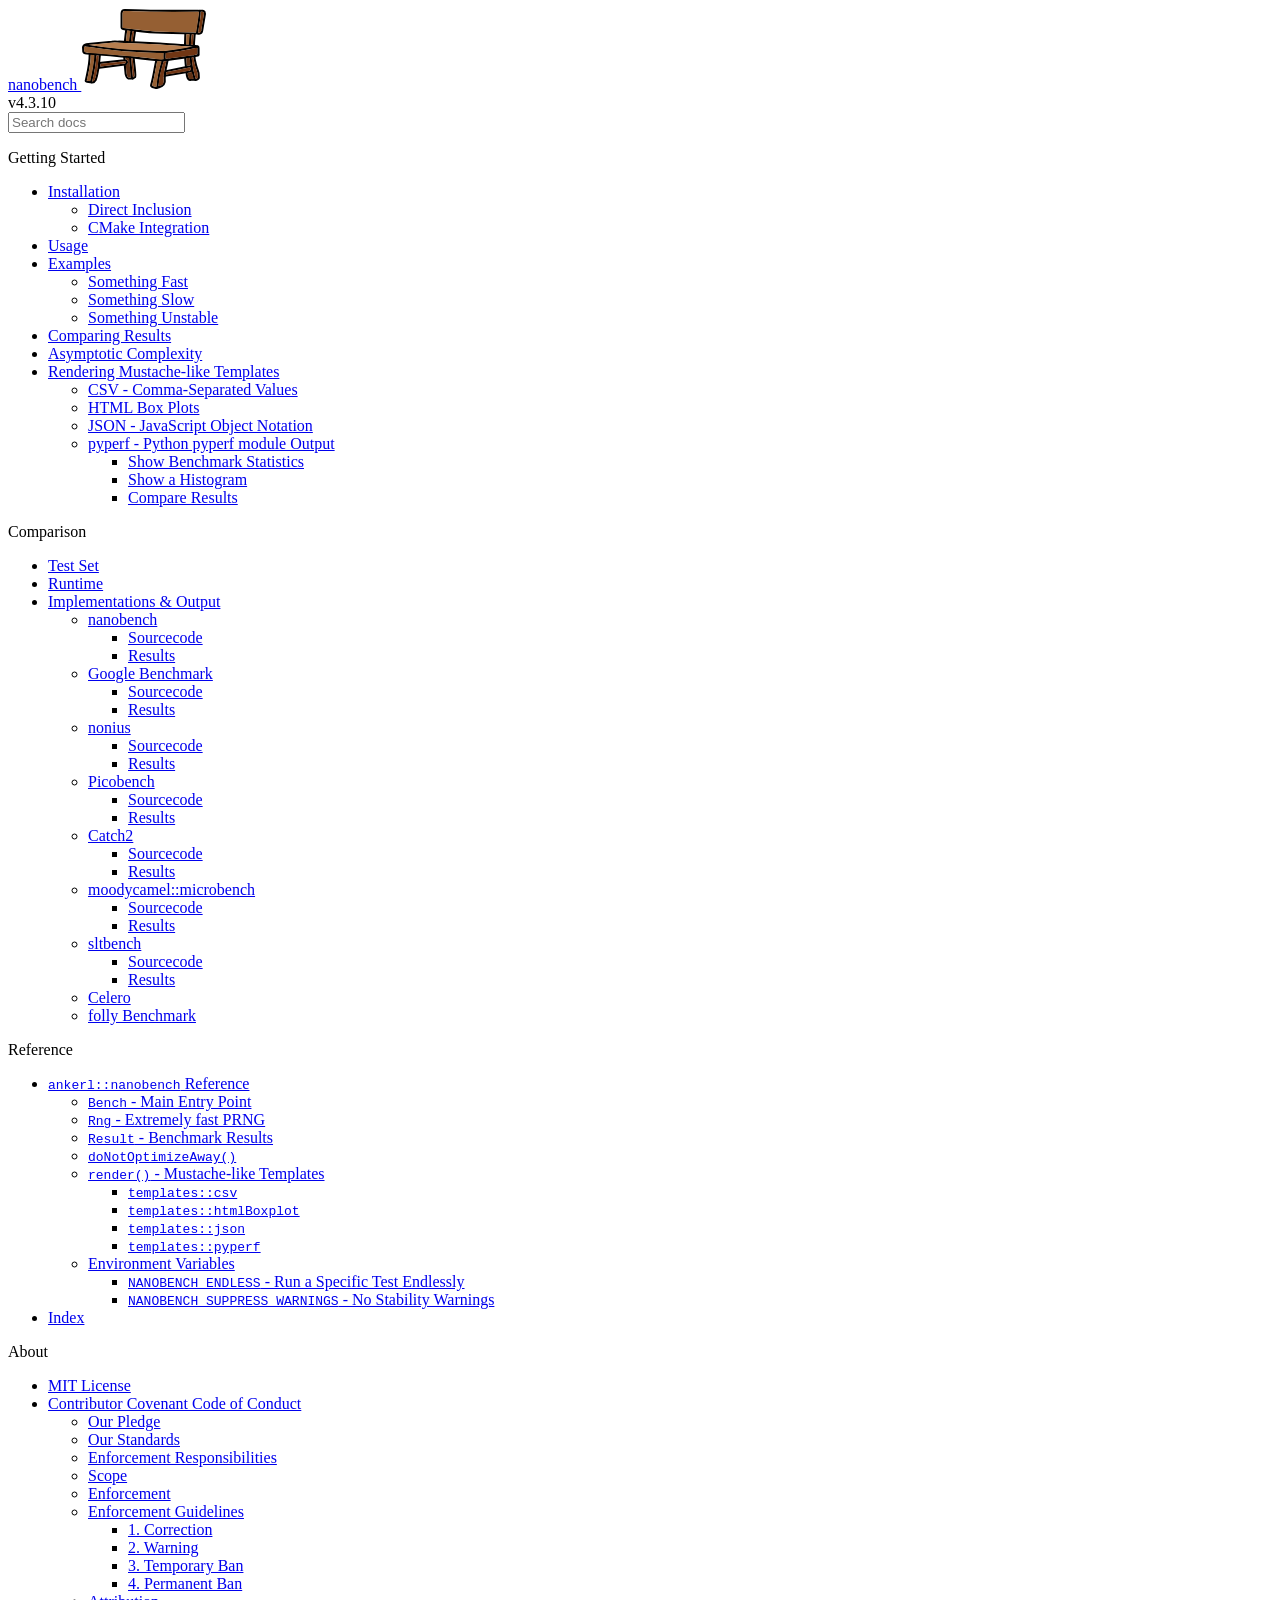
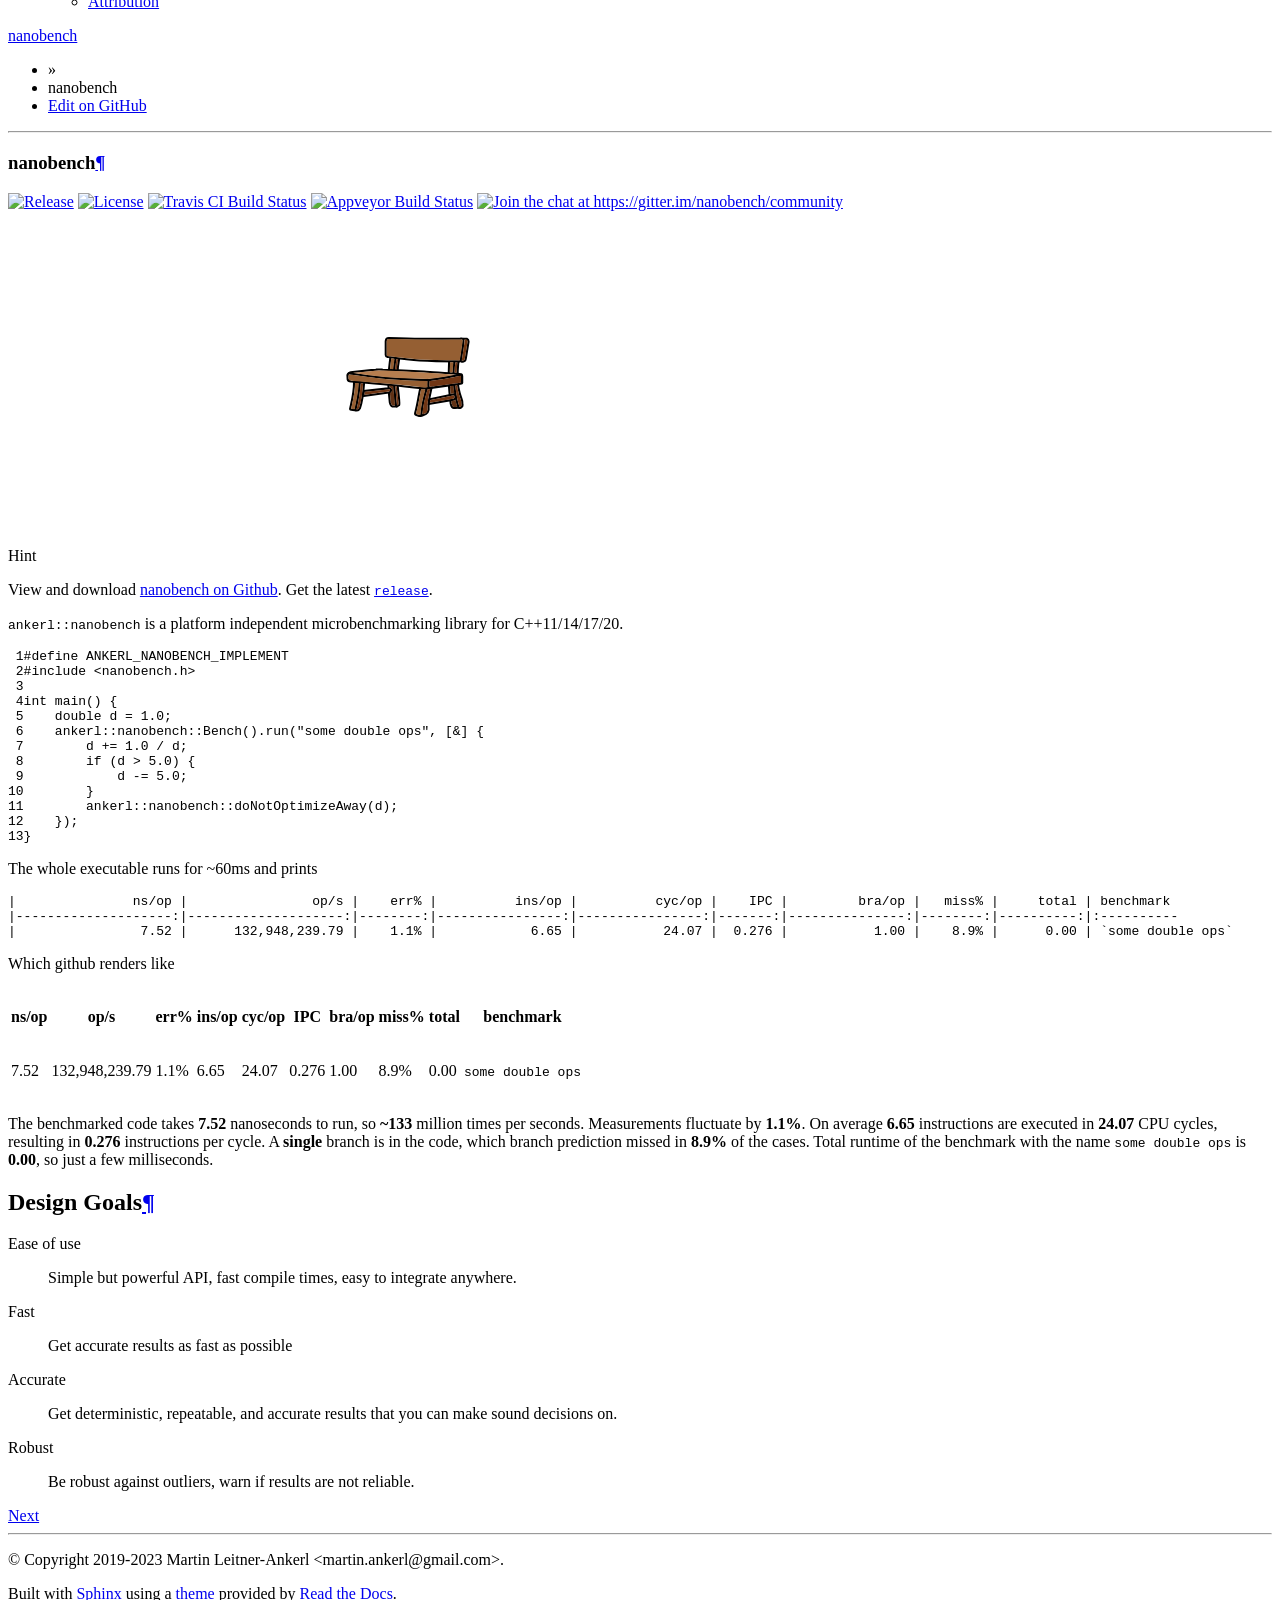
==== commit 250e0192: "Updated documentation, adding missing files Also update highlighting locations" ====
--- a/docs/index.html
+++ b/docs/index.html
@@ -1,40 +1,84 @@
+
+
 <!DOCTYPE html>
 <html class="writer-html5" lang="en" >
 <head>
-  <meta charset="utf-8" /><meta name="generator" content="Docutils 0.17.1: http://docutils.sourceforge.net/" />
+  <meta charset="utf-8" />
+  <meta name="generator" content="Docutils 0.19: https://docutils.sourceforge.io/" />
 
   <meta name="viewport" content="width=device-width, initial-scale=1.0" />
+  
   <title>nanobench &mdash; nanobench  documentation</title>
-      <link rel="stylesheet" href="_static/pygments.css" type="text/css" />
-      <link rel="stylesheet" href="_static/css/theme.css" type="text/css" />
+  
+
+  
+  <link rel="stylesheet" href="_static/css/theme.css" type="text/css" />
+  <link rel="stylesheet" href="_static/pygments.css" type="text/css" />
+  <link rel="stylesheet" href="_static/pygments.css" type="text/css" />
+  <link rel="stylesheet" href="_static/css/theme.css" type="text/css" />
+
+  
+  
     <link rel="shortcut icon" href="_static/favicon.ico"/>
+  
+
+  
+  
+
+  
+
+  
   <!--[if lt IE 9]>
     <script src="_static/js/html5shiv.min.js"></script>
   <![endif]-->
   
+    
+      <script type="text/javascript" id="documentation_options" data-url_root="./" src="_static/documentation_options.js"></script>
         <script data-url_root="./" id="documentation_options" src="_static/documentation_options.js"></script>
         <script src="_static/jquery.js"></script>
         <script src="_static/underscore.js"></script>
         <script src="_static/_sphinx_javascript_frameworks_compat.js"></script>
         <script src="_static/doctools.js"></script>
         <script src="_static/sphinx_highlight.js"></script>
-    <script src="_static/js/theme.js"></script>
+    
+    <script type="text/javascript" src="_static/js/theme.js"></script>
+
+    
     <link rel="index" title="Index" href="genindex.html" />
     <link rel="search" title="Search" href="search.html" />
     <link rel="next" title="Installation" href="tutorial.html" /> 
 </head>
 
-<body class="wy-body-for-nav"> 
+<body class="wy-body-for-nav">
+
+   
   <div class="wy-grid-for-nav">
+    
     <nav data-toggle="wy-nav-shift" class="wy-nav-side">
       <div class="wy-side-scroll">
         <div class="wy-side-nav-search" >
+          
+
+          
             <a href="#" class="icon icon-home"> nanobench
+          
+
+          
+            
             <img src="_static/nanobench-logo.svg" class="logo" alt="Logo"/>
+          
           </a>
+
+          
+            
+            
               <div class="version">
-                v4.3.9
+                v4.3.10
               </div>
+            
+          
+
+          
 <div role="search">
   <form id="rtd-search-form" class="wy-form" action="search.html" method="get">
     <input type="text" name="q" placeholder="Search docs" />
@@ -42,7 +86,18 @@
     <input type="hidden" name="area" value="default" />
   </form>
 </div>
-        </div><div class="wy-menu wy-menu-vertical" data-spy="affix" role="navigation" aria-label="Navigation menu">
+
+          
+        </div>
+
+        
+        <div class="wy-menu wy-menu-vertical" data-spy="affix" role="navigation" aria-label="main navigation">
+          
+            
+            
+              
+            
+            
               <p class="caption" role="heading"><span class="caption-text">Getting Started</span></p>
 <ul>
 <li class="toctree-l1"><a class="reference internal" href="tutorial.html">Installation</a><ul>
@@ -161,32 +216,75 @@
 </li>
 </ul>
 
+            
+          
         </div>
+        
       </div>
     </nav>
 
-    <section data-toggle="wy-nav-shift" class="wy-nav-content-wrap"><nav class="wy-nav-top" aria-label="Mobile navigation menu" >
+    <section data-toggle="wy-nav-shift" class="wy-nav-content-wrap">
+
+      
+      <nav class="wy-nav-top" aria-label="top navigation">
+        
           <i data-toggle="wy-nav-top" class="fa fa-bars"></i>
           <a href="#">nanobench</a>
+        
       </nav>
 
+
       <div class="wy-nav-content">
+        
         <div class="rst-content">
-          <div role="navigation" aria-label="Page navigation">
+        
+          
+
+
+
+
+
+
+
+
+
+
+
+
+
+
+
+
+
+<div role="navigation" aria-label="breadcrumbs navigation">
+
   <ul class="wy-breadcrumbs">
+    
       <li><a href="#" class="icon icon-home"></a> &raquo;</li>
+        
       <li>nanobench</li>
+    
+    
       <li class="wy-breadcrumbs-aside">
+        
+          
+            
               <a href="https://github.com/martinus/nanobench/blob/master/src/docs/index.rst" class="fa fa-github"> Edit on GitHub</a>
+            
+          
+        
       </li>
+    
   </ul>
+
+  
   <hr/>
 </div>
           <div role="main" class="document" itemscope="itemscope" itemtype="http://schema.org/Article">
            <div itemprop="articleBody">
-             
+            
   <section id="nanobench">
-<h1>nanobench<a class="headerlink" href="#nanobench" title="Permalink to this heading"></a></h1>
+<h1>nanobench<a class="headerlink" href="#nanobench" title="Permalink to this heading">¶</a></h1>
 <div class="toctree-wrapper compound">
 </div>
 <div class="toctree-wrapper compound">
@@ -203,18 +301,18 @@
 </div>
 <p><code class="docutils literal notranslate"><span class="pre">ankerl::nanobench</span></code> is a platform independent microbenchmarking library for C++11/14/17/20.</p>
 <div class="highlight-c++ notranslate"><div class="highlight"><pre><span></span><span class="linenos"> 1</span><span class="cp">#define ANKERL_NANOBENCH_IMPLEMENT</span>
-<span class="linenos"> 2</span><span class="cp">#include</span><span class="w"> </span><span class="cpf">&lt;nanobench.h&gt;</span><span class="cp"></span>
+<span class="linenos"> 2</span><span class="cp">#include</span><span class="w"> </span><span class="cpf">&lt;nanobench.h&gt;</span>
 <span class="linenos"> 3</span>
-<span class="linenos"> 4</span><span class="kt">int</span><span class="w"> </span><span class="nf">main</span><span class="p">()</span><span class="w"> </span><span class="p">{</span><span class="w"></span>
-<span class="linenos"> 5</span><span class="w">    </span><span class="kt">double</span><span class="w"> </span><span class="n">d</span><span class="w"> </span><span class="o">=</span><span class="w"> </span><span class="mf">1.0</span><span class="p">;</span><span class="w"></span>
-<span class="linenos"> 6</span><span class="w">    </span><span class="n">ankerl</span><span class="o">::</span><span class="n">nanobench</span><span class="o">::</span><span class="n">Bench</span><span class="p">().</span><span class="n">run</span><span class="p">(</span><span class="s">&quot;some double ops&quot;</span><span class="p">,</span><span class="w"> </span><span class="p">[</span><span class="o">&amp;</span><span class="p">]</span><span class="w"> </span><span class="p">{</span><span class="w"></span>
-<span class="linenos"> 7</span><span class="w">        </span><span class="n">d</span><span class="w"> </span><span class="o">+=</span><span class="w"> </span><span class="mf">1.0</span><span class="w"> </span><span class="o">/</span><span class="w"> </span><span class="n">d</span><span class="p">;</span><span class="w"></span>
-<span class="linenos"> 8</span><span class="w">        </span><span class="k">if</span><span class="w"> </span><span class="p">(</span><span class="n">d</span><span class="w"> </span><span class="o">&gt;</span><span class="w"> </span><span class="mf">5.0</span><span class="p">)</span><span class="w"> </span><span class="p">{</span><span class="w"></span>
-<span class="linenos"> 9</span><span class="w">            </span><span class="n">d</span><span class="w"> </span><span class="o">-=</span><span class="w"> </span><span class="mf">5.0</span><span class="p">;</span><span class="w"></span>
-<span class="linenos">10</span><span class="w">        </span><span class="p">}</span><span class="w"></span>
-<span class="linenos">11</span><span class="w">        </span><span class="n">ankerl</span><span class="o">::</span><span class="n">nanobench</span><span class="o">::</span><span class="n">doNotOptimizeAway</span><span class="p">(</span><span class="n">d</span><span class="p">);</span><span class="w"></span>
-<span class="linenos">12</span><span class="w">    </span><span class="p">});</span><span class="w"></span>
-<span class="linenos">13</span><span class="p">}</span><span class="w"></span>
+<span class="linenos"> 4</span><span class="kt">int</span><span class="w"> </span><span class="nf">main</span><span class="p">()</span><span class="w"> </span><span class="p">{</span>
+<span class="linenos"> 5</span><span class="w">    </span><span class="kt">double</span><span class="w"> </span><span class="n">d</span><span class="w"> </span><span class="o">=</span><span class="w"> </span><span class="mf">1.0</span><span class="p">;</span>
+<span class="linenos"> 6</span><span class="w">    </span><span class="n">ankerl</span><span class="o">::</span><span class="n">nanobench</span><span class="o">::</span><span class="n">Bench</span><span class="p">().</span><span class="n">run</span><span class="p">(</span><span class="s">&quot;some double ops&quot;</span><span class="p">,</span><span class="w"> </span><span class="p">[</span><span class="o">&amp;</span><span class="p">]</span><span class="w"> </span><span class="p">{</span>
+<span class="linenos"> 7</span><span class="w">        </span><span class="n">d</span><span class="w"> </span><span class="o">+=</span><span class="w"> </span><span class="mf">1.0</span><span class="w"> </span><span class="o">/</span><span class="w"> </span><span class="n">d</span><span class="p">;</span>
+<span class="linenos"> 8</span><span class="w">        </span><span class="k">if</span><span class="w"> </span><span class="p">(</span><span class="n">d</span><span class="w"> </span><span class="o">&gt;</span><span class="w"> </span><span class="mf">5.0</span><span class="p">)</span><span class="w"> </span><span class="p">{</span>
+<span class="linenos"> 9</span><span class="w">            </span><span class="n">d</span><span class="w"> </span><span class="o">-=</span><span class="w"> </span><span class="mf">5.0</span><span class="p">;</span>
+<span class="linenos">10</span><span class="w">        </span><span class="p">}</span>
+<span class="linenos">11</span><span class="w">        </span><span class="n">ankerl</span><span class="o">::</span><span class="n">nanobench</span><span class="o">::</span><span class="n">doNotOptimizeAway</span><span class="p">(</span><span class="n">d</span><span class="p">);</span>
+<span class="linenos">12</span><span class="w">    </span><span class="p">});</span>
+<span class="linenos">13</span><span class="p">}</span>
 </pre></div>
 </div>
 <p>The whole executable runs for ~60ms and prints</p>
@@ -225,18 +323,6 @@
 </div>
 <p>Which github renders like</p>
 <table class="docutils align-default">
-<colgroup>
-<col style="width: 15%" />
-<col style="width: 14%" />
-<col style="width: 6%" />
-<col style="width: 11%" />
-<col style="width: 11%" />
-<col style="width: 5%" />
-<col style="width: 11%" />
-<col style="width: 6%" />
-<col style="width: 7%" />
-<col style="width: 13%" />
-</colgroup>
 <thead>
 <tr class="row-odd"><th class="head"><p>ns/op</p></th>
 <th class="head"><p>op/s</p></th>
@@ -269,7 +355,7 @@
 cycle. A <strong>single</strong> branch is in the code, which branch prediction missed in <strong>8.9%</strong> of the cases. Total runtime of
 the benchmark with the name <code class="docutils literal notranslate"><span class="pre">some</span> <span class="pre">double</span> <span class="pre">ops</span></code> is <strong>0.00</strong>, so just a few milliseconds.</p>
 <section id="design-goals">
-<h2>Design Goals<a class="headerlink" href="#design-goals" title="Permalink to this heading"></a></h2>
+<h2>Design Goals<a class="headerlink" href="#design-goals" title="Permalink to this heading">¶</a></h2>
 <dl class="simple">
 <dt>Ease of use</dt><dd><p>Simple but powerful API, fast compile times, easy to integrate anywhere.</p>
 </dd>
@@ -285,43 +371,62 @@
 
 
            </div>
+           
           </div>
-          <footer><div class="rst-footer-buttons" role="navigation" aria-label="Footer">
+          <footer>
+    <div class="rst-footer-buttons" role="navigation" aria-label="footer navigation">
         <a href="tutorial.html" class="btn btn-neutral float-right" title="Installation" accesskey="n" rel="next">Next <span class="fa fa-arrow-circle-right" aria-hidden="true"></span></a>
     </div>
 
   <hr/>
 
   <div role="contentinfo">
-    <p>&#169; Copyright 2019-2022 Martin Leitner-Ankerl &lt;martin.ankerl@gmail.com&gt;.</p>
+    <p>
+        &#169; Copyright 2019-2023 Martin Leitner-Ankerl &lt;martin.ankerl@gmail.com&gt;.
+
+    </p>
   </div>
-
-  Built with <a href="https://www.sphinx-doc.org/">Sphinx</a> using a
+    
+    
+    
+    Built with <a href="https://www.sphinx-doc.org/">Sphinx</a> using a
+    
     <a href="https://github.com/readthedocs/sphinx_rtd_theme">theme</a>
-    provided by <a href="https://readthedocs.org">Read the Docs</a>.
-   
+    
+    provided by <a href="https://readthedocs.org">Read the Docs</a>. 
 
 </footer>
         </div>
       </div>
+
     </section>
+
   </div>
-  <script>
+  
+
+  <script type="text/javascript">
       jQuery(function () {
           SphinxRtdTheme.Navigation.enable(true);
       });
   </script>
+
+  
+  
+    
     <!-- Theme Analytics -->
-    <script async src="https://www.googletagmanager.com/gtag/js?id=UA-36863101-2"></script>
     <script>
-      window.dataLayer = window.dataLayer || [];
-      function gtag(){dataLayer.push(arguments);}
-      gtag('js', new Date());
-
-      gtag('config', 'UA-36863101-2', {
-          'anonymize_ip': false,
-      });
-    </script> 
+    (function(i,s,o,g,r,a,m){i['GoogleAnalyticsObject']=r;i[r]=i[r]||function(){
+      (i[r].q=i[r].q||[]).push(arguments)},i[r].l=1*new Date();a=s.createElement(o),
+      m=s.getElementsByTagName(o)[0];a.async=1;a.src=g;m.parentNode.insertBefore(a,m)
+    })(window,document,'script','https://www.google-analytics.com/analytics.js','ga');
+
+    ga('create', 'UA-36863101-2', 'auto');
+    
+    ga('send', 'pageview');
+    </script>
+
+    
+   
 
 </body>
 </html>
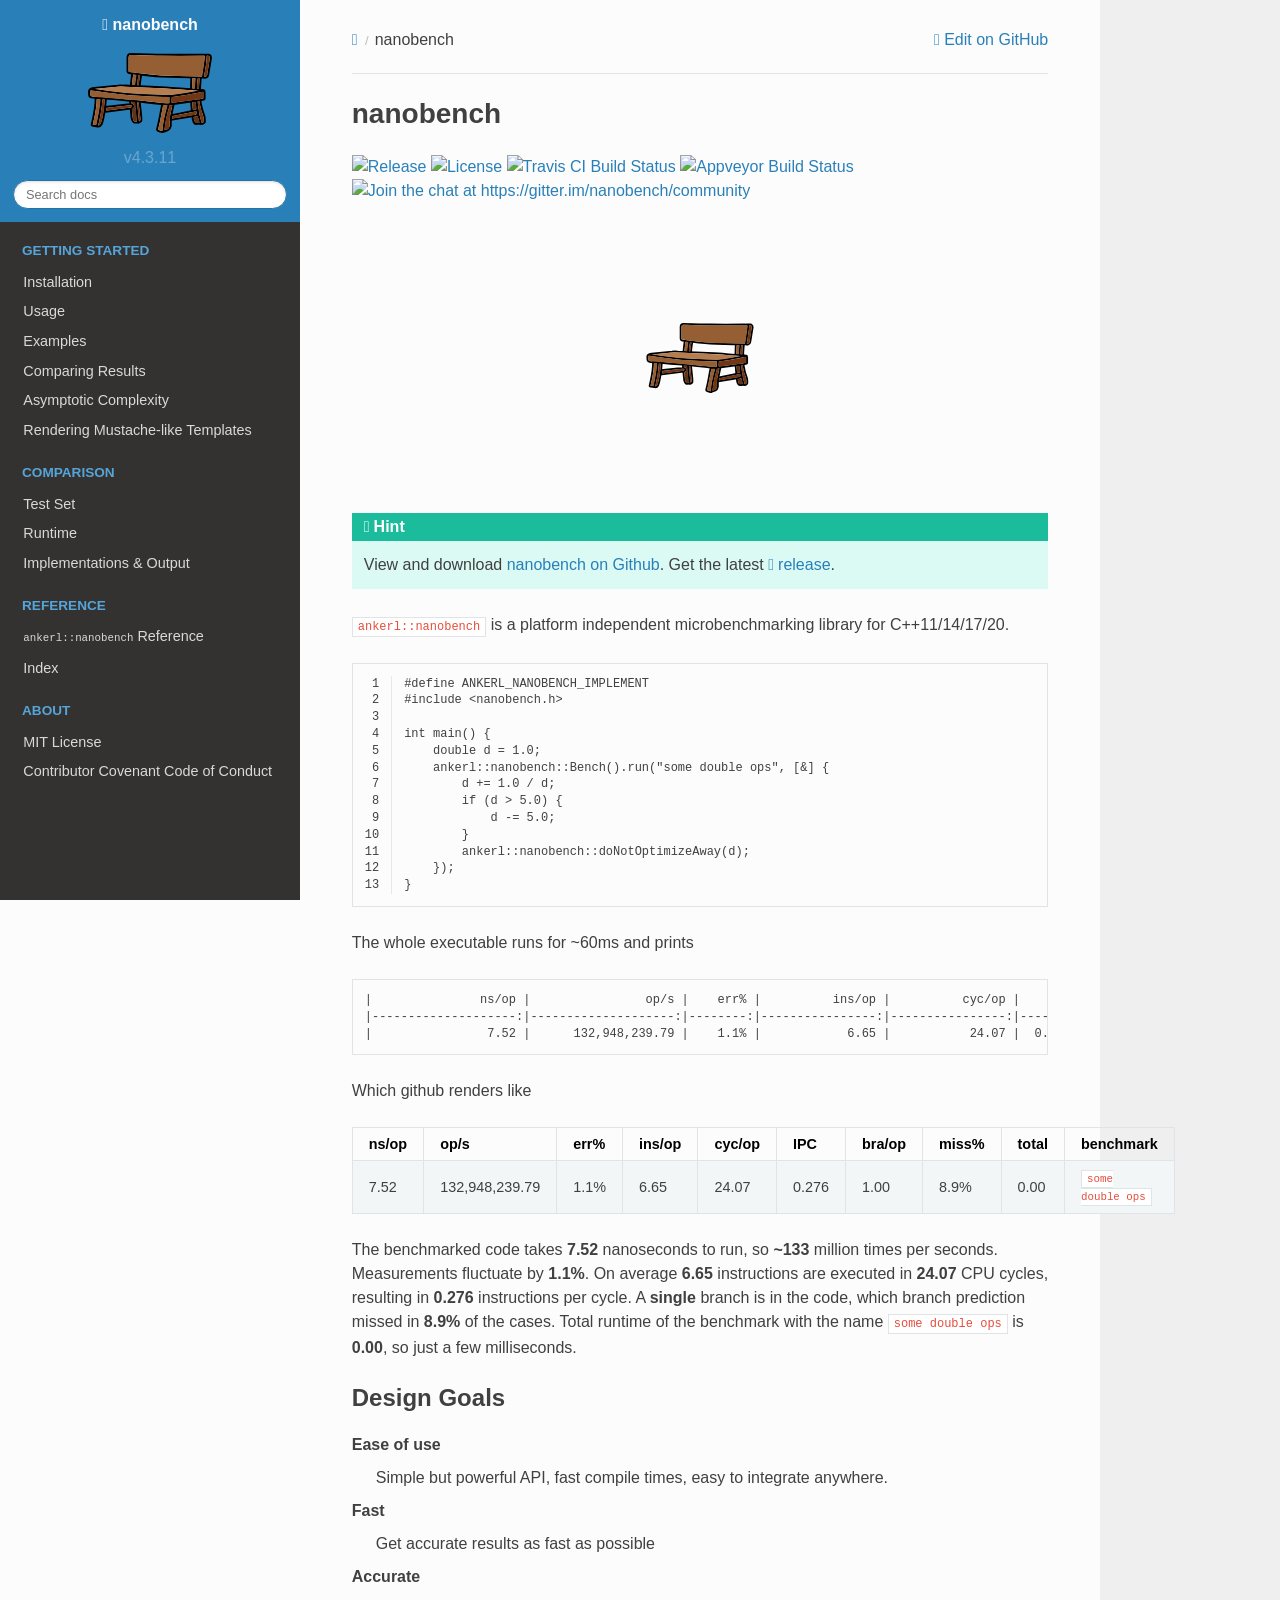
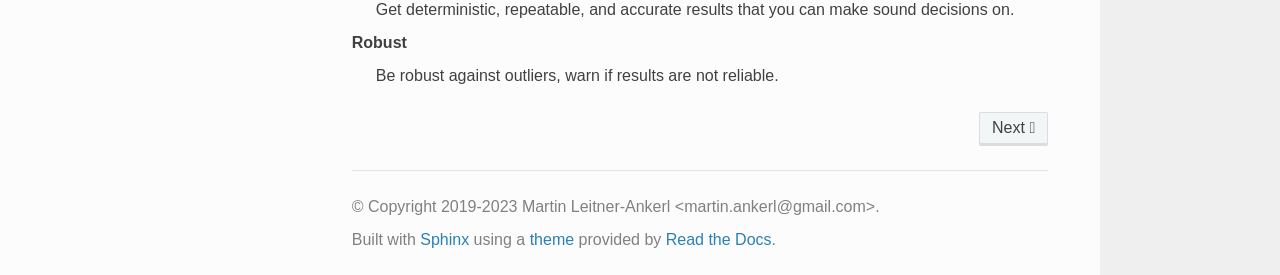
==== commit 5f7978ca: "Add linter for version & clang-format. Updated version" ====
--- a/docs/index.html
+++ b/docs/index.html
@@ -1,103 +1,52 @@
-
-
 <!DOCTYPE html>
 <html class="writer-html5" lang="en" >
 <head>
-  <meta charset="utf-8" />
-  <meta name="generator" content="Docutils 0.19: https://docutils.sourceforge.io/" />
+  <meta charset="utf-8" /><meta name="generator" content="Docutils 0.18.1: http://docutils.sourceforge.net/" />
 
   <meta name="viewport" content="width=device-width, initial-scale=1.0" />
-  
   <title>nanobench &mdash; nanobench  documentation</title>
-  
-
-  
-  <link rel="stylesheet" href="_static/css/theme.css" type="text/css" />
-  <link rel="stylesheet" href="_static/pygments.css" type="text/css" />
-  <link rel="stylesheet" href="_static/pygments.css" type="text/css" />
-  <link rel="stylesheet" href="_static/css/theme.css" type="text/css" />
-
-  
-  
+      <link rel="stylesheet" href="_static/pygments.css" type="text/css" />
+      <link rel="stylesheet" href="_static/css/theme.css" type="text/css" />
     <link rel="shortcut icon" href="_static/favicon.ico"/>
-  
-
-  
-  
-
-  
-
-  
   <!--[if lt IE 9]>
     <script src="_static/js/html5shiv.min.js"></script>
   <![endif]-->
   
-    
-      <script type="text/javascript" id="documentation_options" data-url_root="./" src="_static/documentation_options.js"></script>
         <script data-url_root="./" id="documentation_options" src="_static/documentation_options.js"></script>
         <script src="_static/jquery.js"></script>
         <script src="_static/underscore.js"></script>
         <script src="_static/_sphinx_javascript_frameworks_compat.js"></script>
         <script src="_static/doctools.js"></script>
         <script src="_static/sphinx_highlight.js"></script>
-    
-    <script type="text/javascript" src="_static/js/theme.js"></script>
-
-    
+    <script src="_static/js/theme.js"></script>
     <link rel="index" title="Index" href="genindex.html" />
     <link rel="search" title="Search" href="search.html" />
     <link rel="next" title="Installation" href="tutorial.html" /> 
 </head>
 
-<body class="wy-body-for-nav">
-
-   
+<body class="wy-body-for-nav"> 
   <div class="wy-grid-for-nav">
-    
     <nav data-toggle="wy-nav-shift" class="wy-nav-side">
       <div class="wy-side-scroll">
         <div class="wy-side-nav-search" >
+
           
-
           
-            <a href="#" class="icon icon-home"> nanobench
-          
-
-          
-            
-            <img src="_static/nanobench-logo.svg" class="logo" alt="Logo"/>
-          
+          <a href="#" class="icon icon-home">
+            nanobench
+              <img src="_static/nanobench-logo.svg" class="logo" alt="Logo"/>
           </a>
-
-          
-            
-            
               <div class="version">
-                v4.3.10
+                v4.3.11
               </div>
-            
-          
-
-          
 <div role="search">
   <form id="rtd-search-form" class="wy-form" action="search.html" method="get">
-    <input type="text" name="q" placeholder="Search docs" />
+    <input type="text" name="q" placeholder="Search docs" aria-label="Search docs" />
     <input type="hidden" name="check_keywords" value="yes" />
     <input type="hidden" name="area" value="default" />
   </form>
 </div>
-
-          
-        </div>
-
-        
-        <div class="wy-menu wy-menu-vertical" data-spy="affix" role="navigation" aria-label="main navigation">
-          
-            
-            
-              
-            
-            
+        </div><div class="wy-menu wy-menu-vertical" data-spy="affix" role="navigation" aria-label="Navigation menu">
               <p class="caption" role="heading"><span class="caption-text">Getting Started</span></p>
 <ul>
 <li class="toctree-l1"><a class="reference internal" href="tutorial.html">Installation</a><ul>
@@ -216,75 +165,32 @@
 </li>
 </ul>
 
-            
-          
         </div>
-        
       </div>
     </nav>
 
-    <section data-toggle="wy-nav-shift" class="wy-nav-content-wrap">
-
-      
-      <nav class="wy-nav-top" aria-label="top navigation">
-        
+    <section data-toggle="wy-nav-shift" class="wy-nav-content-wrap"><nav class="wy-nav-top" aria-label="Mobile navigation menu" >
           <i data-toggle="wy-nav-top" class="fa fa-bars"></i>
           <a href="#">nanobench</a>
-        
       </nav>
 
-
       <div class="wy-nav-content">
-        
         <div class="rst-content">
-        
-          
-
-
-
-
-
-
-
-
-
-
-
-
-
-
-
-
-
-<div role="navigation" aria-label="breadcrumbs navigation">
-
+          <div role="navigation" aria-label="Page navigation">
   <ul class="wy-breadcrumbs">
-    
-      <li><a href="#" class="icon icon-home"></a> &raquo;</li>
-        
-      <li>nanobench</li>
-    
-    
+      <li><a href="#" class="icon icon-home" aria-label="Home"></a></li>
+      <li class="breadcrumb-item active">nanobench</li>
       <li class="wy-breadcrumbs-aside">
-        
-          
-            
               <a href="https://github.com/martinus/nanobench/blob/master/src/docs/index.rst" class="fa fa-github"> Edit on GitHub</a>
-            
-          
-        
       </li>
-    
   </ul>
-
-  
   <hr/>
 </div>
           <div role="main" class="document" itemscope="itemscope" itemtype="http://schema.org/Article">
            <div itemprop="articleBody">
-            
+             
   <section id="nanobench">
-<h1>nanobench<a class="headerlink" href="#nanobench" title="Permalink to this heading">¶</a></h1>
+<h1>nanobench<a class="headerlink" href="#nanobench" title="Permalink to this heading"></a></h1>
 <div class="toctree-wrapper compound">
 </div>
 <div class="toctree-wrapper compound">
@@ -355,7 +261,7 @@
 cycle. A <strong>single</strong> branch is in the code, which branch prediction missed in <strong>8.9%</strong> of the cases. Total runtime of
 the benchmark with the name <code class="docutils literal notranslate"><span class="pre">some</span> <span class="pre">double</span> <span class="pre">ops</span></code> is <strong>0.00</strong>, so just a few milliseconds.</p>
 <section id="design-goals">
-<h2>Design Goals<a class="headerlink" href="#design-goals" title="Permalink to this heading">¶</a></h2>
+<h2>Design Goals<a class="headerlink" href="#design-goals" title="Permalink to this heading"></a></h2>
 <dl class="simple">
 <dt>Ease of use</dt><dd><p>Simple but powerful API, fast compile times, easy to integrate anywhere.</p>
 </dd>
@@ -371,62 +277,43 @@
 
 
            </div>
-           
           </div>
-          <footer>
-    <div class="rst-footer-buttons" role="navigation" aria-label="footer navigation">
+          <footer><div class="rst-footer-buttons" role="navigation" aria-label="Footer">
         <a href="tutorial.html" class="btn btn-neutral float-right" title="Installation" accesskey="n" rel="next">Next <span class="fa fa-arrow-circle-right" aria-hidden="true"></span></a>
     </div>
 
   <hr/>
 
   <div role="contentinfo">
-    <p>
-        &#169; Copyright 2019-2023 Martin Leitner-Ankerl &lt;martin.ankerl@gmail.com&gt;.
-
-    </p>
+    <p>&#169; Copyright 2019-2023 Martin Leitner-Ankerl &lt;martin.ankerl@gmail.com&gt;.</p>
   </div>
-    
-    
-    
-    Built with <a href="https://www.sphinx-doc.org/">Sphinx</a> using a
-    
+
+  Built with <a href="https://www.sphinx-doc.org/">Sphinx</a> using a
     <a href="https://github.com/readthedocs/sphinx_rtd_theme">theme</a>
-    
-    provided by <a href="https://readthedocs.org">Read the Docs</a>. 
+    provided by <a href="https://readthedocs.org">Read the Docs</a>.
+   
 
 </footer>
         </div>
       </div>
-
     </section>
-
   </div>
-  
-
-  <script type="text/javascript">
+  <script>
       jQuery(function () {
           SphinxRtdTheme.Navigation.enable(true);
       });
   </script>
-
-  
-  
-    
     <!-- Theme Analytics -->
+    <script async src="https://www.googletagmanager.com/gtag/js?id=UA-36863101-2"></script>
     <script>
-    (function(i,s,o,g,r,a,m){i['GoogleAnalyticsObject']=r;i[r]=i[r]||function(){
-      (i[r].q=i[r].q||[]).push(arguments)},i[r].l=1*new Date();a=s.createElement(o),
-      m=s.getElementsByTagName(o)[0];a.async=1;a.src=g;m.parentNode.insertBefore(a,m)
-    })(window,document,'script','https://www.google-analytics.com/analytics.js','ga');
-
-    ga('create', 'UA-36863101-2', 'auto');
-    
-    ga('send', 'pageview');
-    </script>
-
-    
-   
+      window.dataLayer = window.dataLayer || [];
+      function gtag(){dataLayer.push(arguments);}
+      gtag('js', new Date());
+
+      gtag('config', 'UA-36863101-2', {
+          'anonymize_ip': false,
+      });
+    </script> 
 
 </body>
 </html>
--- a/docs/_static/css/theme.css
+++ b/docs/_static/css/theme.css
@@ -0,0 +1,4 @@
+html{box-sizing:border-box}*,:after,:before{box-sizing:inherit}article,aside,details,figcaption,figure,footer,header,hgroup,nav,section{display:block}audio,canvas,video{display:inline-block;*display:inline;*zoom:1}[hidden],audio:not([controls]){display:none}*{-webkit-box-sizing:border-box;-moz-box-sizing:border-box;box-sizing:border-box}html{font-size:100%;-webkit-text-size-adjust:100%;-ms-text-size-adjust:100%}body{margin:0}a:active,a:hover{outline:0}abbr[title]{border-bottom:1px dotted}b,strong{font-weight:700}blockquote{margin:0}dfn{font-style:italic}ins{background:#ff9;text-decoration:none}ins,mark{color:#000}mark{background:#ff0;font-style:italic;font-weight:700}.rst-content code,.rst-content tt,code,kbd,pre,samp{font-family:monospace,serif;_font-family:courier new,monospace;font-size:1em}pre{white-space:pre}q{quotes:none}q:after,q:before{content:"";content:none}small{font-size:85%}sub,sup{font-size:75%;line-height:0;position:relative;vertical-align:baseline}sup{top:-.5em}sub{bottom:-.25em}dl,ol,ul{margin:0;padding:0;list-style:none;list-style-image:none}li{list-style:none}dd{margin:0}img{border:0;-ms-interpolation-mode:bicubic;vertical-align:middle;max-width:100%}svg:not(:root){overflow:hidden}figure,form{margin:0}label{cursor:pointer}button,input,select,textarea{font-size:100%;margin:0;vertical-align:baseline;*vertical-align:middle}button,input{line-height:normal}button,input[type=button],input[type=reset],input[type=submit]{cursor:pointer;-webkit-appearance:button;*overflow:visible}button[disabled],input[disabled]{cursor:default}input[type=search]{-webkit-appearance:textfield;-moz-box-sizing:content-box;-webkit-box-sizing:content-box;box-sizing:content-box}textarea{resize:vertical}table{border-collapse:collapse;border-spacing:0}td{vertical-align:top}.chromeframe{margin:.2em 0;background:#ccc;color:#000;padding:.2em 0}.ir{display:block;border:0;text-indent:-999em;overflow:hidden;background-color:transparent;background-repeat:no-repeat;text-align:left;direction:ltr;*line-height:0}.ir br{display:none}.hidden{display:none!important;visibility:hidden}.visuallyhidden{border:0;clip:rect(0 0 0 0);height:1px;margin:-1px;overflow:hidden;padding:0;position:absolute;width:1px}.visuallyhidden.focusable:active,.visuallyhidden.focusable:focus{clip:auto;height:auto;margin:0;overflow:visible;position:static;width:auto}.invisible{visibility:hidden}.relative{position:relative}big,small{font-size:100%}@media print{body,html,section{background:none!important}*{box-shadow:none!important;text-shadow:none!important;filter:none!important;-ms-filter:none!important}a,a:visited{text-decoration:underline}.ir a:after,a[href^="#"]:after,a[href^="javascript:"]:after{content:""}blockquote,pre{page-break-inside:avoid}thead{display:table-header-group}img,tr{page-break-inside:avoid}img{max-width:100%!important}@page{margin:.5cm}.rst-content .toctree-wrapper>p.caption,h2,h3,p{orphans:3;widows:3}.rst-content .toctree-wrapper>p.caption,h2,h3{page-break-after:avoid}}.btn,.fa:before,.icon:before,.rst-content .admonition,.rst-content .admonition-title:before,.rst-content .admonition-todo,.rst-content .attention,.rst-content .caution,.rst-content .code-block-caption .headerlink:before,.rst-content .danger,.rst-content .eqno .headerlink:before,.rst-content .error,.rst-content .hint,.rst-content .important,.rst-content .note,.rst-content .seealso,.rst-content .tip,.rst-content .warning,.rst-content code.download span:first-child:before,.rst-content dl dt .headerlink:before,.rst-content h1 .headerlink:before,.rst-content h2 .headerlink:before,.rst-content h3 .headerlink:before,.rst-content h4 .headerlink:before,.rst-content h5 .headerlink:before,.rst-content h6 .headerlink:before,.rst-content p.caption .headerlink:before,.rst-content p .headerlink:before,.rst-content table>caption .headerlink:before,.rst-content tt.download span:first-child:before,.wy-alert,.wy-dropdown .caret:before,.wy-inline-validate.wy-inline-validate-danger .wy-input-context:before,.wy-inline-validate.wy-inline-validate-info .wy-input-context:before,.wy-inline-validate.wy-inline-validate-success .wy-input-context:before,.wy-inline-validate.wy-inline-validate-warning .wy-input-context:before,.wy-menu-vertical li.current>a button.toctree-expand:before,.wy-menu-vertical li.on a button.toctree-expand:before,.wy-menu-vertical li button.toctree-expand:before,input[type=color],input[type=date],input[type=datetime-local],input[type=datetime],input[type=email],input[type=month],input[type=number],input[type=password],input[type=search],input[type=tel],input[type=text],input[type=time],input[type=url],input[type=week],select,textarea{-webkit-font-smoothing:antialiased}.clearfix{*zoom:1}.clearfix:after,.clearfix:before{display:table;content:""}.clearfix:after{clear:both}/*!
+ *  Font Awesome 4.7.0 by @davegandy - http://fontawesome.io - @fontawesome
+ *  License - http://fontawesome.io/license (Font: SIL OFL 1.1, CSS: MIT License)
+ */@font-face{font-family:FontAwesome;src:url(fonts/fontawesome-webfont.eot?674f50d287a8c48dc19ba404d20fe713);src:url(fonts/fontawesome-webfont.eot?674f50d287a8c48dc19ba404d20fe713?#iefix&v=4.7.0) format("embedded-opentype"),url(fonts/fontawesome-webfont.woff2?af7ae505a9eed503f8b8e6982036873e) format("woff2"),url(fonts/fontawesome-webfont.woff?fee66e712a8a08eef5805a46892932ad) format("woff"),url(fonts/fontawesome-webfont.ttf?b06871f281fee6b241d60582ae9369b9) format("truetype"),url(fonts/fontawesome-webfont.svg?912ec66d7572ff821749319396470bde#fontawesomeregular) format("svg");font-weight:400;font-style:normal}.fa,.icon,.rst-content .admonition-title,.rst-content .code-block-caption .headerlink,.rst-content .eqno .headerlink,.rst-content code.download span:first-child,.rst-content dl dt .headerlink,.rst-content h1 .headerlink,.rst-content h2 .headerlink,.rst-content h3 .headerlink,.rst-content h4 .headerlink,.rst-content h5 .headerlink,.rst-content h6 .headerlink,.rst-content p.caption .headerlink,.rst-content p .headerlink,.rst-content table>caption .headerlink,.rst-content tt.download span:first-child,.wy-menu-vertical li.current>a button.toctree-expand,.wy-menu-vertical li.on a button.toctree-expand,.wy-menu-vertical li button.toctree-expand{display:inline-block;font:normal normal normal 14px/1 FontAwesome;font-size:inherit;text-rendering:auto;-webkit-font-smoothing:antialiased;-moz-osx-font-smoothing:grayscale}.fa-lg{font-size:1.33333em;line-height:.75em;vertical-align:-15%}.fa-2x{font-size:2em}.fa-3x{font-size:3em}.fa-4x{font-size:4em}.fa-5x{font-size:5em}.fa-fw{width:1.28571em;text-align:center}.fa-ul{padding-left:0;margin-left:2.14286em;list-style-type:none}.fa-ul>li{position:relative}.fa-li{position:absolute;left:-2.14286em;width:2.14286em;top:.14286em;text-align:center}.fa-li.fa-lg{left:-1.85714em}.fa-border{padding:.2em .25em .15em;border:.08em solid #eee;border-radius:.1em}.fa-pull-left{float:left}.fa-pull-right{float:right}.fa-pull-left.icon,.fa.fa-pull-left,.rst-content .code-block-caption .fa-pull-left.headerlink,.rst-content .eqno .fa-pull-left.headerlink,.rst-content .fa-pull-left.admonition-title,.rst-content code.download span.fa-pull-left:first-child,.rst-content dl dt .fa-pull-left.headerlink,.rst-content h1 .fa-pull-left.headerlink,.rst-content h2 .fa-pull-left.headerlink,.rst-content h3 .fa-pull-left.headerlink,.rst-content h4 .fa-pull-left.headerlink,.rst-content h5 .fa-pull-left.headerlink,.rst-content h6 .fa-pull-left.headerlink,.rst-content p .fa-pull-left.headerlink,.rst-content table>caption .fa-pull-left.headerlink,.rst-content tt.download span.fa-pull-left:first-child,.wy-menu-vertical li.current>a button.fa-pull-left.toctree-expand,.wy-menu-vertical li.on a button.fa-pull-left.toctree-expand,.wy-menu-vertical li button.fa-pull-left.toctree-expand{margin-right:.3em}.fa-pull-right.icon,.fa.fa-pull-right,.rst-content .code-block-caption .fa-pull-right.headerlink,.rst-content .eqno .fa-pull-right.headerlink,.rst-content .fa-pull-right.admonition-title,.rst-content code.download span.fa-pull-right:first-child,.rst-content dl dt .fa-pull-right.headerlink,.rst-content h1 .fa-pull-right.headerlink,.rst-content h2 .fa-pull-right.headerlink,.rst-content h3 .fa-pull-right.headerlink,.rst-content h4 .fa-pull-right.headerlink,.rst-content h5 .fa-pull-right.headerlink,.rst-content h6 .fa-pull-right.headerlink,.rst-content p .fa-pull-right.headerlink,.rst-content table>caption .fa-pull-right.headerlink,.rst-content tt.download span.fa-pull-right:first-child,.wy-menu-vertical li.current>a button.fa-pull-right.toctree-expand,.wy-menu-vertical li.on a button.fa-pull-right.toctree-expand,.wy-menu-vertical li button.fa-pull-right.toctree-expand{margin-left:.3em}.pull-right{float:right}.pull-left{float:left}.fa.pull-left,.pull-left.icon,.rst-content .code-block-caption .pull-left.headerlink,.rst-content .eqno .pull-left.headerlink,.rst-content .pull-left.admonition-title,.rst-content code.download span.pull-left:first-child,.rst-content dl dt .pull-left.headerlink,.rst-content h1 .pull-left.headerlink,.rst-content h2 .pull-left.headerlink,.rst-content h3 .pull-left.headerlink,.rst-content h4 .pull-left.headerlink,.rst-content h5 .pull-left.headerlink,.rst-content h6 .pull-left.headerlink,.rst-content p .pull-left.headerlink,.rst-content table>caption .pull-left.headerlink,.rst-content tt.download span.pull-left:first-child,.wy-menu-vertical li.current>a button.pull-left.toctree-expand,.wy-menu-vertical li.on a button.pull-left.toctree-expand,.wy-menu-vertical li button.pull-left.toctree-expand{margin-right:.3em}.fa.pull-right,.pull-right.icon,.rst-content .code-block-caption .pull-right.headerlink,.rst-content .eqno .pull-right.headerlink,.rst-content .pull-right.admonition-title,.rst-content code.download span.pull-right:first-child,.rst-content dl dt .pull-right.headerlink,.rst-content h1 .pull-right.headerlink,.rst-content h2 .pull-right.headerlink,.rst-content h3 .pull-right.headerlink,.rst-content h4 .pull-right.headerlink,.rst-content h5 .pull-right.headerlink,.rst-content h6 .pull-right.headerlink,.rst-content p .pull-right.headerlink,.rst-content table>caption .pull-right.headerlink,.rst-content tt.download span.pull-right:first-child,.wy-menu-vertical li.current>a button.pull-right.toctree-expand,.wy-menu-vertical li.on a button.pull-right.toctree-expand,.wy-menu-vertical li button.pull-right.toctree-expand{margin-left:.3em}.fa-spin{-webkit-animation:fa-spin 2s linear infinite;animation:fa-spin 2s linear infinite}.fa-pulse{-webkit-animation:fa-spin 1s steps(8) infinite;animation:fa-spin 1s steps(8) infinite}@-webkit-keyframes fa-spin{0%{-webkit-transform:rotate(0deg);transform:rotate(0deg)}to{-webkit-transform:rotate(359deg);transform:rotate(359deg)}}@keyframes fa-spin{0%{-webkit-transform:rotate(0deg);transform:rotate(0deg)}to{-webkit-transform:rotate(359deg);transform:rotate(359deg)}}.fa-rotate-90{-ms-filter:"progid:DXImageTransform.Microsoft.BasicImage(rotation=1)";-webkit-transform:rotate(90deg);-ms-transform:rotate(90deg);transform:rotate(90deg)}.fa-rotate-180{-ms-filter:"progid:DXImageTransform.Microsoft.BasicImage(rotation=2)";-webkit-transform:rotate(180deg);-ms-transform:rotate(180deg);transform:rotate(180deg)}.fa-rotate-270{-ms-filter:"progid:DXImageTransform.Microsoft.BasicImage(rotation=3)";-webkit-transform:rotate(270deg);-ms-transform:rotate(270deg);transform:rotate(270deg)}.fa-flip-horizontal{-ms-filter:"progid:DXImageTransform.Microsoft.BasicImage(rotation=0, mirror=1)";-webkit-transform:scaleX(-1);-ms-transform:scaleX(-1);transform:scaleX(-1)}.fa-flip-vertical{-ms-filter:"progid:DXImageTransform.Microsoft.BasicImage(rotation=2, mirror=1)";-webkit-transform:scaleY(-1);-ms-transform:scaleY(-1);transform:scaleY(-1)}:root .fa-flip-horizontal,:root .fa-flip-vertical,:root .fa-rotate-90,:root .fa-rotate-180,:root .fa-rotate-270{filter:none}.fa-stack{position:relative;display:inline-block;width:2em;height:2em;line-height:2em;vertical-align:middle}.fa-stack-1x,.fa-stack-2x{position:absolute;left:0;width:100%;text-align:center}.fa-stack-1x{line-height:inherit}.fa-stack-2x{font-size:2em}.fa-inverse{color:#fff}.fa-glass:before{content:""}.fa-music:before{content:""}.fa-search:before,.icon-search:before{content:""}.fa-envelope-o:before{content:""}.fa-heart:before{content:""}.fa-star:before{content:""}.fa-star-o:before{content:""}.fa-user:before{content:""}.fa-film:before{content:""}.fa-th-large:before{content:""}.fa-th:before{content:""}.fa-th-list:before{content:""}.fa-check:before{content:""}.fa-close:before,.fa-remove:before,.fa-times:before{content:""}.fa-search-plus:before{content:""}.fa-search-minus:before{content:""}.fa-power-off:before{content:""}.fa-signal:before{content:""}.fa-cog:before,.fa-gear:before{content:""}.fa-trash-o:before{content:""}.fa-home:before,.icon-home:before{content:""}.fa-file-o:before{content:""}.fa-clock-o:before{content:""}.fa-road:before{content:""}.fa-download:before,.rst-content code.download span:first-child:before,.rst-content tt.download span:first-child:before{content:""}.fa-arrow-circle-o-down:before{content:""}.fa-arrow-circle-o-up:before{content:""}.fa-inbox:before{content:""}.fa-play-circle-o:before{content:""}.fa-repeat:before,.fa-rotate-right:before{content:""}.fa-refresh:before{content:""}.fa-list-alt:before{content:""}.fa-lock:before{content:""}.fa-flag:before{content:""}.fa-headphones:before{content:""}.fa-volume-off:before{content:""}.fa-volume-down:before{content:""}.fa-volume-up:before{content:""}.fa-qrcode:before{content:""}.fa-barcode:before{content:""}.fa-tag:before{content:""}.fa-tags:before{content:""}.fa-book:before,.icon-book:before{content:""}.fa-bookmark:before{content:""}.fa-print:before{content:""}.fa-camera:before{content:""}.fa-font:before{content:""}.fa-bold:before{content:""}.fa-italic:before{content:""}.fa-text-height:before{content:""}.fa-text-width:before{content:""}.fa-align-left:before{content:""}.fa-align-center:before{content:""}.fa-align-right:before{content:""}.fa-align-justify:before{content:""}.fa-list:before{content:""}.fa-dedent:before,.fa-outdent:before{content:""}.fa-indent:before{content:""}.fa-video-camera:before{content:""}.fa-image:before,.fa-photo:before,.fa-picture-o:before{content:""}.fa-pencil:before{content:""}.fa-map-marker:before{content:""}.fa-adjust:before{content:""}.fa-tint:before{content:""}.fa-edit:before,.fa-pencil-square-o:before{content:""}.fa-share-square-o:before{content:""}.fa-check-square-o:before{content:""}.fa-arrows:before{content:""}.fa-step-backward:before{content:""}.fa-fast-backward:before{content:""}.fa-backward:before{content:""}.fa-play:before{content:""}.fa-pause:before{content:""}.fa-stop:before{content:""}.fa-forward:before{content:""}.fa-fast-forward:before{content:""}.fa-step-forward:before{content:""}.fa-eject:before{content:""}.fa-chevron-left:before{content:""}.fa-chevron-right:before{content:""}.fa-plus-circle:before{content:""}.fa-minus-circle:before{content:""}.fa-times-circle:before,.wy-inline-validate.wy-inline-validate-danger .wy-input-context:before{content:""}.fa-check-circle:before,.wy-inline-validate.wy-inline-validate-success .wy-input-context:before{content:""}.fa-question-circle:before{content:""}.fa-info-circle:before{content:""}.fa-crosshairs:before{content:""}.fa-times-circle-o:before{content:""}.fa-check-circle-o:before{content:""}.fa-ban:before{content:""}.fa-arrow-left:before{content:""}.fa-arrow-right:before{content:""}.fa-arrow-up:before{content:""}.fa-arrow-down:before{content:""}.fa-mail-forward:before,.fa-share:before{content:""}.fa-expand:before{content:""}.fa-compress:before{content:""}.fa-plus:before{content:""}.fa-minus:before{content:""}.fa-asterisk:before{content:""}.fa-exclamation-circle:before,.rst-content .admonition-title:before,.wy-inline-validate.wy-inline-validate-info .wy-input-context:before,.wy-inline-validate.wy-inline-validate-warning .wy-input-context:before{content:""}.fa-gift:before{content:""}.fa-leaf:before{content:""}.fa-fire:before,.icon-fire:before{content:""}.fa-eye:before{content:""}.fa-eye-slash:before{content:""}.fa-exclamation-triangle:before,.fa-warning:before{content:""}.fa-plane:before{content:""}.fa-calendar:before{content:""}.fa-random:before{content:""}.fa-comment:before{content:""}.fa-magnet:before{content:""}.fa-chevron-up:before{content:""}.fa-chevron-down:before{content:""}.fa-retweet:before{content:""}.fa-shopping-cart:before{content:""}.fa-folder:before{content:""}.fa-folder-open:before{content:""}.fa-arrows-v:before{content:""}.fa-arrows-h:before{content:""}.fa-bar-chart-o:before,.fa-bar-chart:before{content:""}.fa-twitter-square:before{content:""}.fa-facebook-square:before{content:""}.fa-camera-retro:before{content:""}.fa-key:before{content:""}.fa-cogs:before,.fa-gears:before{content:""}.fa-comments:before{content:""}.fa-thumbs-o-up:before{content:""}.fa-thumbs-o-down:before{content:""}.fa-star-half:before{content:""}.fa-heart-o:before{content:""}.fa-sign-out:before{content:""}.fa-linkedin-square:before{content:""}.fa-thumb-tack:before{content:""}.fa-external-link:before{content:""}.fa-sign-in:before{content:""}.fa-trophy:before{content:""}.fa-github-square:before{content:""}.fa-upload:before{content:""}.fa-lemon-o:before{content:""}.fa-phone:before{content:""}.fa-square-o:before{content:""}.fa-bookmark-o:before{content:""}.fa-phone-square:before{content:""}.fa-twitter:before{content:""}.fa-facebook-f:before,.fa-facebook:before{content:""}.fa-github:before,.icon-github:before{content:""}.fa-unlock:before{content:""}.fa-credit-card:before{content:""}.fa-feed:before,.fa-rss:before{content:""}.fa-hdd-o:before{content:""}.fa-bullhorn:before{content:""}.fa-bell:before{content:""}.fa-certificate:before{content:""}.fa-hand-o-right:before{content:""}.fa-hand-o-left:before{content:""}.fa-hand-o-up:before{content:""}.fa-hand-o-down:before{content:""}.fa-arrow-circle-left:before,.icon-circle-arrow-left:before{content:""}.fa-arrow-circle-right:before,.icon-circle-arrow-right:before{content:""}.fa-arrow-circle-up:before{content:""}.fa-arrow-circle-down:before{content:""}.fa-globe:before{content:""}.fa-wrench:before{content:""}.fa-tasks:before{content:""}.fa-filter:before{content:""}.fa-briefcase:before{content:""}.fa-arrows-alt:before{content:""}.fa-group:before,.fa-users:before{content:""}.fa-chain:before,.fa-link:before,.icon-link:before{content:""}.fa-cloud:before{content:""}.fa-flask:before{content:""}.fa-cut:before,.fa-scissors:before{content:""}.fa-copy:before,.fa-files-o:before{content:""}.fa-paperclip:before{content:""}.fa-floppy-o:before,.fa-save:before{content:""}.fa-square:before{content:""}.fa-bars:before,.fa-navicon:before,.fa-reorder:before{content:""}.fa-list-ul:before{content:""}.fa-list-ol:before{content:""}.fa-strikethrough:before{content:""}.fa-underline:before{content:""}.fa-table:before{content:""}.fa-magic:before{content:""}.fa-truck:before{content:""}.fa-pinterest:before{content:""}.fa-pinterest-square:before{content:""}.fa-google-plus-square:before{content:""}.fa-google-plus:before{content:""}.fa-money:before{content:""}.fa-caret-down:before,.icon-caret-down:before,.wy-dropdown .caret:before{content:""}.fa-caret-up:before{content:""}.fa-caret-left:before{content:""}.fa-caret-right:before{content:""}.fa-columns:before{content:""}.fa-sort:before,.fa-unsorted:before{content:""}.fa-sort-desc:before,.fa-sort-down:before{content:""}.fa-sort-asc:before,.fa-sort-up:before{content:""}.fa-envelope:before{content:""}.fa-linkedin:before{content:""}.fa-rotate-left:before,.fa-undo:before{content:""}.fa-gavel:before,.fa-legal:before{content:""}.fa-dashboard:before,.fa-tachometer:before{content:""}.fa-comment-o:before{content:""}.fa-comments-o:before{content:""}.fa-bolt:before,.fa-flash:before{content:""}.fa-sitemap:before{content:""}.fa-umbrella:before{content:""}.fa-clipboard:before,.fa-paste:before{content:""}.fa-lightbulb-o:before{content:""}.fa-exchange:before{content:""}.fa-cloud-download:before{content:""}.fa-cloud-upload:before{content:""}.fa-user-md:before{content:""}.fa-stethoscope:before{content:""}.fa-suitcase:before{content:""}.fa-bell-o:before{content:""}.fa-coffee:before{content:""}.fa-cutlery:before{content:""}.fa-file-text-o:before{content:""}.fa-building-o:before{content:""}.fa-hospital-o:before{content:""}.fa-ambulance:before{content:""}.fa-medkit:before{content:""}.fa-fighter-jet:before{content:""}.fa-beer:before{content:""}.fa-h-square:before{content:""}.fa-plus-square:before{content:""}.fa-angle-double-left:before{content:""}.fa-angle-double-right:before{content:""}.fa-angle-double-up:before{content:""}.fa-angle-double-down:before{content:""}.fa-angle-left:before{content:""}.fa-angle-right:before{content:""}.fa-angle-up:before{content:""}.fa-angle-down:before{content:""}.fa-desktop:before{content:""}.fa-laptop:before{content:""}.fa-tablet:before{content:""}.fa-mobile-phone:before,.fa-mobile:before{content:""}.fa-circle-o:before{content:""}.fa-quote-left:before{content:""}.fa-quote-right:before{content:""}.fa-spinner:before{content:""}.fa-circle:before{content:""}.fa-mail-reply:before,.fa-reply:before{content:""}.fa-github-alt:before{content:""}.fa-folder-o:before{content:""}.fa-folder-open-o:before{content:""}.fa-smile-o:before{content:""}.fa-frown-o:before{content:""}.fa-meh-o:before{content:""}.fa-gamepad:before{content:""}.fa-keyboard-o:before{content:""}.fa-flag-o:before{content:""}.fa-flag-checkered:before{content:""}.fa-terminal:before{content:""}.fa-code:before{content:""}.fa-mail-reply-all:before,.fa-reply-all:before{content:""}.fa-star-half-empty:before,.fa-star-half-full:before,.fa-star-half-o:before{content:""}.fa-location-arrow:before{content:""}.fa-crop:before{content:""}.fa-code-fork:before{content:""}.fa-chain-broken:before,.fa-unlink:before{content:""}.fa-question:before{content:""}.fa-info:before{content:""}.fa-exclamation:before{content:""}.fa-superscript:before{content:""}.fa-subscript:before{content:""}.fa-eraser:before{content:""}.fa-puzzle-piece:before{content:""}.fa-microphone:before{content:""}.fa-microphone-slash:before{content:""}.fa-shield:before{content:""}.fa-calendar-o:before{content:""}.fa-fire-extinguisher:before{content:""}.fa-rocket:before{content:""}.fa-maxcdn:before{content:""}.fa-chevron-circle-left:before{content:""}.fa-chevron-circle-right:before{content:""}.fa-chevron-circle-up:before{content:""}.fa-chevron-circle-down:before{content:""}.fa-html5:before{content:""}.fa-css3:before{content:""}.fa-anchor:before{content:""}.fa-unlock-alt:before{content:""}.fa-bullseye:before{content:""}.fa-ellipsis-h:before{content:""}.fa-ellipsis-v:before{content:""}.fa-rss-square:before{content:""}.fa-play-circle:before{content:""}.fa-ticket:before{content:""}.fa-minus-square:before{content:""}.fa-minus-square-o:before,.wy-menu-vertical li.current>a button.toctree-expand:before,.wy-menu-vertical li.on a button.toctree-expand:before{content:""}.fa-level-up:before{content:""}.fa-level-down:before{content:""}.fa-check-square:before{content:""}.fa-pencil-square:before{content:""}.fa-external-link-square:before{content:""}.fa-share-square:before{content:""}.fa-compass:before{content:""}.fa-caret-square-o-down:before,.fa-toggle-down:before{content:""}.fa-caret-square-o-up:before,.fa-toggle-up:before{content:""}.fa-caret-square-o-right:before,.fa-toggle-right:before{content:""}.fa-eur:before,.fa-euro:before{content:""}.fa-gbp:before{content:""}.fa-dollar:before,.fa-usd:before{content:""}.fa-inr:before,.fa-rupee:before{content:""}.fa-cny:before,.fa-jpy:before,.fa-rmb:before,.fa-yen:before{content:""}.fa-rouble:before,.fa-rub:before,.fa-ruble:before{content:""}.fa-krw:before,.fa-won:before{content:""}.fa-bitcoin:before,.fa-btc:before{content:""}.fa-file:before{content:""}.fa-file-text:before{content:""}.fa-sort-alpha-asc:before{content:""}.fa-sort-alpha-desc:before{content:""}.fa-sort-amount-asc:before{content:""}.fa-sort-amount-desc:before{content:""}.fa-sort-numeric-asc:before{content:""}.fa-sort-numeric-desc:before{content:""}.fa-thumbs-up:before{content:""}.fa-thumbs-down:before{content:""}.fa-youtube-square:before{content:""}.fa-youtube:before{content:""}.fa-xing:before{content:""}.fa-xing-square:before{content:""}.fa-youtube-play:before{content:""}.fa-dropbox:before{content:""}.fa-stack-overflow:before{content:""}.fa-instagram:before{content:""}.fa-flickr:before{content:""}.fa-adn:before{content:""}.fa-bitbucket:before,.icon-bitbucket:before{content:""}.fa-bitbucket-square:before{content:""}.fa-tumblr:before{content:""}.fa-tumblr-square:before{content:""}.fa-long-arrow-down:before{content:""}.fa-long-arrow-up:before{content:""}.fa-long-arrow-left:before{content:""}.fa-long-arrow-right:before{content:""}.fa-apple:before{content:""}.fa-windows:before{content:""}.fa-android:before{content:""}.fa-linux:before{content:""}.fa-dribbble:before{content:""}.fa-skype:before{content:""}.fa-foursquare:before{content:""}.fa-trello:before{content:""}.fa-female:before{content:""}.fa-male:before{content:""}.fa-gittip:before,.fa-gratipay:before{content:""}.fa-sun-o:before{content:""}.fa-moon-o:before{content:""}.fa-archive:before{content:""}.fa-bug:before{content:""}.fa-vk:before{content:""}.fa-weibo:before{content:""}.fa-renren:before{content:""}.fa-pagelines:before{content:""}.fa-stack-exchange:before{content:""}.fa-arrow-circle-o-right:before{content:""}.fa-arrow-circle-o-left:before{content:""}.fa-caret-square-o-left:before,.fa-toggle-left:before{content:""}.fa-dot-circle-o:before{content:""}.fa-wheelchair:before{content:""}.fa-vimeo-square:before{content:""}.fa-try:before,.fa-turkish-lira:before{content:""}.fa-plus-square-o:before,.wy-menu-vertical li button.toctree-expand:before{content:""}.fa-space-shuttle:before{content:""}.fa-slack:before{content:""}.fa-envelope-square:before{content:""}.fa-wordpress:before{content:""}.fa-openid:before{content:""}.fa-bank:before,.fa-institution:before,.fa-university:before{content:""}.fa-graduation-cap:before,.fa-mortar-board:before{content:""}.fa-yahoo:before{content:""}.fa-google:before{content:""}.fa-reddit:before{content:""}.fa-reddit-square:before{content:""}.fa-stumbleupon-circle:before{content:""}.fa-stumbleupon:before{content:""}.fa-delicious:before{content:""}.fa-digg:before{content:""}.fa-pied-piper-pp:before{content:""}.fa-pied-piper-alt:before{content:""}.fa-drupal:before{content:""}.fa-joomla:before{content:""}.fa-language:before{content:""}.fa-fax:before{content:""}.fa-building:before{content:""}.fa-child:before{content:""}.fa-paw:before{content:""}.fa-spoon:before{content:""}.fa-cube:before{content:""}.fa-cubes:before{content:""}.fa-behance:before{content:""}.fa-behance-square:before{content:""}.fa-steam:before{content:""}.fa-steam-square:before{content:""}.fa-recycle:before{content:""}.fa-automobile:before,.fa-car:before{content:""}.fa-cab:before,.fa-taxi:before{content:""}.fa-tree:before{content:""}.fa-spotify:before{content:""}.fa-deviantart:before{content:""}.fa-soundcloud:before{content:""}.fa-database:before{content:""}.fa-file-pdf-o:before{content:""}.fa-file-word-o:before{content:""}.fa-file-excel-o:before{content:""}.fa-file-powerpoint-o:before{content:""}.fa-file-image-o:before,.fa-file-photo-o:before,.fa-file-picture-o:before{content:""}.fa-file-archive-o:before,.fa-file-zip-o:before{content:""}.fa-file-audio-o:before,.fa-file-sound-o:before{content:""}.fa-file-movie-o:before,.fa-file-video-o:before{content:""}.fa-file-code-o:before{content:""}.fa-vine:before{content:""}.fa-codepen:before{content:""}.fa-jsfiddle:before{content:""}.fa-life-bouy:before,.fa-life-buoy:before,.fa-life-ring:before,.fa-life-saver:before,.fa-support:before{content:""}.fa-circle-o-notch:before{content:""}.fa-ra:before,.fa-rebel:before,.fa-resistance:before{content:""}.fa-empire:before,.fa-ge:before{content:""}.fa-git-square:before{content:""}.fa-git:before{content:""}.fa-hacker-news:before,.fa-y-combinator-square:before,.fa-yc-square:before{content:""}.fa-tencent-weibo:before{content:""}.fa-qq:before{content:""}.fa-wechat:before,.fa-weixin:before{content:""}.fa-paper-plane:before,.fa-send:before{content:""}.fa-paper-plane-o:before,.fa-send-o:before{content:""}.fa-history:before{content:""}.fa-circle-thin:before{content:""}.fa-header:before{content:""}.fa-paragraph:before{content:""}.fa-sliders:before{content:""}.fa-share-alt:before{content:""}.fa-share-alt-square:before{content:""}.fa-bomb:before{content:""}.fa-futbol-o:before,.fa-soccer-ball-o:before{content:""}.fa-tty:before{content:""}.fa-binoculars:before{content:""}.fa-plug:before{content:""}.fa-slideshare:before{content:""}.fa-twitch:before{content:""}.fa-yelp:before{content:""}.fa-newspaper-o:before{content:""}.fa-wifi:before{content:""}.fa-calculator:before{content:""}.fa-paypal:before{content:""}.fa-google-wallet:before{content:""}.fa-cc-visa:before{content:""}.fa-cc-mastercard:before{content:""}.fa-cc-discover:before{content:""}.fa-cc-amex:before{content:""}.fa-cc-paypal:before{content:""}.fa-cc-stripe:before{content:""}.fa-bell-slash:before{content:""}.fa-bell-slash-o:before{content:""}.fa-trash:before{content:""}.fa-copyright:before{content:""}.fa-at:before{content:""}.fa-eyedropper:before{content:""}.fa-paint-brush:before{content:""}.fa-birthday-cake:before{content:""}.fa-area-chart:before{content:""}.fa-pie-chart:before{content:""}.fa-line-chart:before{content:""}.fa-lastfm:before{content:""}.fa-lastfm-square:before{content:""}.fa-toggle-off:before{content:""}.fa-toggle-on:before{content:""}.fa-bicycle:before{content:""}.fa-bus:before{content:""}.fa-ioxhost:before{content:""}.fa-angellist:before{content:""}.fa-cc:before{content:""}.fa-ils:before,.fa-shekel:before,.fa-sheqel:before{content:""}.fa-meanpath:before{content:""}.fa-buysellads:before{content:""}.fa-connectdevelop:before{content:""}.fa-dashcube:before{content:""}.fa-forumbee:before{content:""}.fa-leanpub:before{content:""}.fa-sellsy:before{content:""}.fa-shirtsinbulk:before{content:""}.fa-simplybuilt:before{content:""}.fa-skyatlas:before{content:""}.fa-cart-plus:before{content:""}.fa-cart-arrow-down:before{content:""}.fa-diamond:before{content:""}.fa-ship:before{content:""}.fa-user-secret:before{content:""}.fa-motorcycle:before{content:""}.fa-street-view:before{content:""}.fa-heartbeat:before{content:""}.fa-venus:before{content:""}.fa-mars:before{content:""}.fa-mercury:before{content:""}.fa-intersex:before,.fa-transgender:before{content:""}.fa-transgender-alt:before{content:""}.fa-venus-double:before{content:""}.fa-mars-double:before{content:""}.fa-venus-mars:before{content:""}.fa-mars-stroke:before{content:""}.fa-mars-stroke-v:before{content:""}.fa-mars-stroke-h:before{content:""}.fa-neuter:before{content:""}.fa-genderless:before{content:""}.fa-facebook-official:before{content:""}.fa-pinterest-p:before{content:""}.fa-whatsapp:before{content:""}.fa-server:before{content:""}.fa-user-plus:before{content:""}.fa-user-times:before{content:""}.fa-bed:before,.fa-hotel:before{content:""}.fa-viacoin:before{content:""}.fa-train:before{content:""}.fa-subway:before{content:""}.fa-medium:before{content:""}.fa-y-combinator:before,.fa-yc:before{content:""}.fa-optin-monster:before{content:""}.fa-opencart:before{content:""}.fa-expeditedssl:before{content:""}.fa-battery-4:before,.fa-battery-full:before,.fa-battery:before{content:""}.fa-battery-3:before,.fa-battery-three-quarters:before{content:""}.fa-battery-2:before,.fa-battery-half:before{content:""}.fa-battery-1:before,.fa-battery-quarter:before{content:""}.fa-battery-0:before,.fa-battery-empty:before{content:""}.fa-mouse-pointer:before{content:""}.fa-i-cursor:before{content:""}.fa-object-group:before{content:""}.fa-object-ungroup:before{content:""}.fa-sticky-note:before{content:""}.fa-sticky-note-o:before{content:""}.fa-cc-jcb:before{content:""}.fa-cc-diners-club:before{content:""}.fa-clone:before{content:""}.fa-balance-scale:before{content:""}.fa-hourglass-o:before{content:""}.fa-hourglass-1:before,.fa-hourglass-start:before{content:""}.fa-hourglass-2:before,.fa-hourglass-half:before{content:""}.fa-hourglass-3:before,.fa-hourglass-end:before{content:""}.fa-hourglass:before{content:""}.fa-hand-grab-o:before,.fa-hand-rock-o:before{content:""}.fa-hand-paper-o:before,.fa-hand-stop-o:before{content:""}.fa-hand-scissors-o:before{content:""}.fa-hand-lizard-o:before{content:""}.fa-hand-spock-o:before{content:""}.fa-hand-pointer-o:before{content:""}.fa-hand-peace-o:before{content:""}.fa-trademark:before{content:""}.fa-registered:before{content:""}.fa-creative-commons:before{content:""}.fa-gg:before{content:""}.fa-gg-circle:before{content:""}.fa-tripadvisor:before{content:""}.fa-odnoklassniki:before{content:""}.fa-odnoklassniki-square:before{content:""}.fa-get-pocket:before{content:""}.fa-wikipedia-w:before{content:""}.fa-safari:before{content:""}.fa-chrome:before{content:""}.fa-firefox:before{content:""}.fa-opera:before{content:""}.fa-internet-explorer:before{content:""}.fa-television:before,.fa-tv:before{content:""}.fa-contao:before{content:""}.fa-500px:before{content:""}.fa-amazon:before{content:""}.fa-calendar-plus-o:before{content:""}.fa-calendar-minus-o:before{content:""}.fa-calendar-times-o:before{content:""}.fa-calendar-check-o:before{content:""}.fa-industry:before{content:""}.fa-map-pin:before{content:""}.fa-map-signs:before{content:""}.fa-map-o:before{content:""}.fa-map:before{content:""}.fa-commenting:before{content:""}.fa-commenting-o:before{content:""}.fa-houzz:before{content:""}.fa-vimeo:before{content:""}.fa-black-tie:before{content:""}.fa-fonticons:before{content:""}.fa-reddit-alien:before{content:""}.fa-edge:before{content:""}.fa-credit-card-alt:before{content:""}.fa-codiepie:before{content:""}.fa-modx:before{content:""}.fa-fort-awesome:before{content:""}.fa-usb:before{content:""}.fa-product-hunt:before{content:""}.fa-mixcloud:before{content:""}.fa-scribd:before{content:""}.fa-pause-circle:before{content:""}.fa-pause-circle-o:before{content:""}.fa-stop-circle:before{content:""}.fa-stop-circle-o:before{content:""}.fa-shopping-bag:before{content:""}.fa-shopping-basket:before{content:""}.fa-hashtag:before{content:""}.fa-bluetooth:before{content:""}.fa-bluetooth-b:before{content:""}.fa-percent:before{content:""}.fa-gitlab:before,.icon-gitlab:before{content:""}.fa-wpbeginner:before{content:""}.fa-wpforms:before{content:""}.fa-envira:before{content:""}.fa-universal-access:before{content:""}.fa-wheelchair-alt:before{content:""}.fa-question-circle-o:before{content:""}.fa-blind:before{content:""}.fa-audio-description:before{content:""}.fa-volume-control-phone:before{content:""}.fa-braille:before{content:""}.fa-assistive-listening-systems:before{content:""}.fa-american-sign-language-interpreting:before,.fa-asl-interpreting:before{content:""}.fa-deaf:before,.fa-deafness:before,.fa-hard-of-hearing:before{content:""}.fa-glide:before{content:""}.fa-glide-g:before{content:""}.fa-sign-language:before,.fa-signing:before{content:""}.fa-low-vision:before{content:""}.fa-viadeo:before{content:""}.fa-viadeo-square:before{content:""}.fa-snapchat:before{content:""}.fa-snapchat-ghost:before{content:""}.fa-snapchat-square:before{content:""}.fa-pied-piper:before{content:""}.fa-first-order:before{content:""}.fa-yoast:before{content:""}.fa-themeisle:before{content:""}.fa-google-plus-circle:before,.fa-google-plus-official:before{content:""}.fa-fa:before,.fa-font-awesome:before{content:""}.fa-handshake-o:before{content:""}.fa-envelope-open:before{content:""}.fa-envelope-open-o:before{content:""}.fa-linode:before{content:""}.fa-address-book:before{content:""}.fa-address-book-o:before{content:""}.fa-address-card:before,.fa-vcard:before{content:""}.fa-address-card-o:before,.fa-vcard-o:before{content:""}.fa-user-circle:before{content:""}.fa-user-circle-o:before{content:""}.fa-user-o:before{content:""}.fa-id-badge:before{content:""}.fa-drivers-license:before,.fa-id-card:before{content:""}.fa-drivers-license-o:before,.fa-id-card-o:before{content:""}.fa-quora:before{content:""}.fa-free-code-camp:before{content:""}.fa-telegram:before{content:""}.fa-thermometer-4:before,.fa-thermometer-full:before,.fa-thermometer:before{content:""}.fa-thermometer-3:before,.fa-thermometer-three-quarters:before{content:""}.fa-thermometer-2:before,.fa-thermometer-half:before{content:""}.fa-thermometer-1:before,.fa-thermometer-quarter:before{content:""}.fa-thermometer-0:before,.fa-thermometer-empty:before{content:""}.fa-shower:before{content:""}.fa-bath:before,.fa-bathtub:before,.fa-s15:before{content:""}.fa-podcast:before{content:""}.fa-window-maximize:before{content:""}.fa-window-minimize:before{content:""}.fa-window-restore:before{content:""}.fa-times-rectangle:before,.fa-window-close:before{content:""}.fa-times-rectangle-o:before,.fa-window-close-o:before{content:""}.fa-bandcamp:before{content:""}.fa-grav:before{content:""}.fa-etsy:before{content:""}.fa-imdb:before{content:""}.fa-ravelry:before{content:""}.fa-eercast:before{content:""}.fa-microchip:before{content:""}.fa-snowflake-o:before{content:""}.fa-superpowers:before{content:""}.fa-wpexplorer:before{content:""}.fa-meetup:before{content:""}.sr-only{position:absolute;width:1px;height:1px;padding:0;margin:-1px;overflow:hidden;clip:rect(0,0,0,0);border:0}.sr-only-focusable:active,.sr-only-focusable:focus{position:static;width:auto;height:auto;margin:0;overflow:visible;clip:auto}.fa,.icon,.rst-content .admonition-title,.rst-content .code-block-caption .headerlink,.rst-content .eqno .headerlink,.rst-content code.download span:first-child,.rst-content dl dt .headerlink,.rst-content h1 .headerlink,.rst-content h2 .headerlink,.rst-content h3 .headerlink,.rst-content h4 .headerlink,.rst-content h5 .headerlink,.rst-content h6 .headerlink,.rst-content p.caption .headerlink,.rst-content p .headerlink,.rst-content table>caption .headerlink,.rst-content tt.download span:first-child,.wy-dropdown .caret,.wy-inline-validate.wy-inline-validate-danger .wy-input-context,.wy-inline-validate.wy-inline-validate-info .wy-input-context,.wy-inline-validate.wy-inline-validate-success .wy-input-context,.wy-inline-validate.wy-inline-validate-warning .wy-input-context,.wy-menu-vertical li.current>a button.toctree-expand,.wy-menu-vertical li.on a button.toctree-expand,.wy-menu-vertical li button.toctree-expand{font-family:inherit}.fa:before,.icon:before,.rst-content .admonition-title:before,.rst-content .code-block-caption .headerlink:before,.rst-content .eqno .headerlink:before,.rst-content code.download span:first-child:before,.rst-content dl dt .headerlink:before,.rst-content h1 .headerlink:before,.rst-content h2 .headerlink:before,.rst-content h3 .headerlink:before,.rst-content h4 .headerlink:before,.rst-content h5 .headerlink:before,.rst-content h6 .headerlink:before,.rst-content p.caption .headerlink:before,.rst-content p .headerlink:before,.rst-content table>caption .headerlink:before,.rst-content tt.download span:first-child:before,.wy-dropdown .caret:before,.wy-inline-validate.wy-inline-validate-danger .wy-input-context:before,.wy-inline-validate.wy-inline-validate-info .wy-input-context:before,.wy-inline-validate.wy-inline-validate-success .wy-input-context:before,.wy-inline-validate.wy-inline-validate-warning .wy-input-context:before,.wy-menu-vertical li.current>a button.toctree-expand:before,.wy-menu-vertical li.on a button.toctree-expand:before,.wy-menu-vertical li button.toctree-expand:before{font-family:FontAwesome;display:inline-block;font-style:normal;font-weight:400;line-height:1;text-decoration:inherit}.rst-content .code-block-caption a .headerlink,.rst-content .eqno a .headerlink,.rst-content a .admonition-title,.rst-content code.download a span:first-child,.rst-content dl dt a .headerlink,.rst-content h1 a .headerlink,.rst-content h2 a .headerlink,.rst-content h3 a .headerlink,.rst-content h4 a .headerlink,.rst-content h5 a .headerlink,.rst-content h6 a .headerlink,.rst-content p.caption a .headerlink,.rst-content p a .headerlink,.rst-content table>caption a .headerlink,.rst-content tt.download a span:first-child,.wy-menu-vertical li.current>a button.toctree-expand,.wy-menu-vertical li.on a button.toctree-expand,.wy-menu-vertical li a button.toctree-expand,a .fa,a .icon,a .rst-content .admonition-title,a .rst-content .code-block-caption .headerlink,a .rst-content .eqno .headerlink,a .rst-content code.download span:first-child,a .rst-content dl dt .headerlink,a .rst-content h1 .headerlink,a .rst-content h2 .headerlink,a .rst-content h3 .headerlink,a .rst-content h4 .headerlink,a .rst-content h5 .headerlink,a .rst-content h6 .headerlink,a .rst-content p.caption .headerlink,a .rst-content p .headerlink,a .rst-content table>caption .headerlink,a .rst-content tt.download span:first-child,a .wy-menu-vertical li button.toctree-expand{display:inline-block;text-decoration:inherit}.btn .fa,.btn .icon,.btn .rst-content .admonition-title,.btn .rst-content .code-block-caption .headerlink,.btn .rst-content .eqno .headerlink,.btn .rst-content code.download span:first-child,.btn .rst-content dl dt .headerlink,.btn .rst-content h1 .headerlink,.btn .rst-content h2 .headerlink,.btn .rst-content h3 .headerlink,.btn .rst-content h4 .headerlink,.btn .rst-content h5 .headerlink,.btn .rst-content h6 .headerlink,.btn .rst-content p .headerlink,.btn .rst-content table>caption .headerlink,.btn .rst-content tt.download span:first-child,.btn .wy-menu-vertical li.current>a button.toctree-expand,.btn .wy-menu-vertical li.on a button.toctree-expand,.btn .wy-menu-vertical li button.toctree-expand,.nav .fa,.nav .icon,.nav .rst-content .admonition-title,.nav .rst-content .code-block-caption .headerlink,.nav .rst-content .eqno .headerlink,.nav .rst-content code.download span:first-child,.nav .rst-content dl dt .headerlink,.nav .rst-content h1 .headerlink,.nav .rst-content h2 .headerlink,.nav .rst-content h3 .headerlink,.nav .rst-content h4 .headerlink,.nav .rst-content h5 .headerlink,.nav .rst-content h6 .headerlink,.nav .rst-content p .headerlink,.nav .rst-content table>caption .headerlink,.nav .rst-content tt.download span:first-child,.nav .wy-menu-vertical li.current>a button.toctree-expand,.nav .wy-menu-vertical li.on a button.toctree-expand,.nav .wy-menu-vertical li button.toctree-expand,.rst-content .btn .admonition-title,.rst-content .code-block-caption .btn .headerlink,.rst-content .code-block-caption .nav .headerlink,.rst-content .eqno .btn .headerlink,.rst-content .eqno .nav .headerlink,.rst-content .nav .admonition-title,.rst-content code.download .btn span:first-child,.rst-content code.download .nav span:first-child,.rst-content dl dt .btn .headerlink,.rst-content dl dt .nav .headerlink,.rst-content h1 .btn .headerlink,.rst-content h1 .nav .headerlink,.rst-content h2 .btn .headerlink,.rst-content h2 .nav .headerlink,.rst-content h3 .btn .headerlink,.rst-content h3 .nav .headerlink,.rst-content h4 .btn .headerlink,.rst-content h4 .nav .headerlink,.rst-content h5 .btn .headerlink,.rst-content h5 .nav .headerlink,.rst-content h6 .btn .headerlink,.rst-content h6 .nav .headerlink,.rst-content p .btn .headerlink,.rst-content p .nav .headerlink,.rst-content table>caption .btn .headerlink,.rst-content table>caption .nav .headerlink,.rst-content tt.download .btn span:first-child,.rst-content tt.download .nav span:first-child,.wy-menu-vertical li .btn button.toctree-expand,.wy-menu-vertical li.current>a .btn button.toctree-expand,.wy-menu-vertical li.current>a .nav button.toctree-expand,.wy-menu-vertical li .nav button.toctree-expand,.wy-menu-vertical li.on a .btn button.toctree-expand,.wy-menu-vertical li.on a .nav button.toctree-expand{display:inline}.btn .fa-large.icon,.btn .fa.fa-large,.btn .rst-content .code-block-caption .fa-large.headerlink,.btn .rst-content .eqno .fa-large.headerlink,.btn .rst-content .fa-large.admonition-title,.btn .rst-content code.download span.fa-large:first-child,.btn .rst-content dl dt .fa-large.headerlink,.btn .rst-content h1 .fa-large.headerlink,.btn .rst-content h2 .fa-large.headerlink,.btn .rst-content h3 .fa-large.headerlink,.btn .rst-content h4 .fa-large.headerlink,.btn .rst-content h5 .fa-large.headerlink,.btn .rst-content h6 .fa-large.headerlink,.btn .rst-content p .fa-large.headerlink,.btn .rst-content table>caption .fa-large.headerlink,.btn .rst-content tt.download span.fa-large:first-child,.btn .wy-menu-vertical li button.fa-large.toctree-expand,.nav .fa-large.icon,.nav .fa.fa-large,.nav .rst-content .code-block-caption .fa-large.headerlink,.nav .rst-content .eqno .fa-large.headerlink,.nav .rst-content .fa-large.admonition-title,.nav .rst-content code.download span.fa-large:first-child,.nav .rst-content dl dt .fa-large.headerlink,.nav .rst-content h1 .fa-large.headerlink,.nav .rst-content h2 .fa-large.headerlink,.nav .rst-content h3 .fa-large.headerlink,.nav .rst-content h4 .fa-large.headerlink,.nav .rst-content h5 .fa-large.headerlink,.nav .rst-content h6 .fa-large.headerlink,.nav .rst-content p .fa-large.headerlink,.nav .rst-content table>caption .fa-large.headerlink,.nav .rst-content tt.download span.fa-large:first-child,.nav .wy-menu-vertical li button.fa-large.toctree-expand,.rst-content .btn .fa-large.admonition-title,.rst-content .code-block-caption .btn .fa-large.headerlink,.rst-content .code-block-caption .nav .fa-large.headerlink,.rst-content .eqno .btn .fa-large.headerlink,.rst-content .eqno .nav .fa-large.headerlink,.rst-content .nav .fa-large.admonition-title,.rst-content code.download .btn span.fa-large:first-child,.rst-content code.download .nav span.fa-large:first-child,.rst-content dl dt .btn .fa-large.headerlink,.rst-content dl dt .nav .fa-large.headerlink,.rst-content h1 .btn .fa-large.headerlink,.rst-content h1 .nav .fa-large.headerlink,.rst-content h2 .btn .fa-large.headerlink,.rst-content h2 .nav .fa-large.headerlink,.rst-content h3 .btn .fa-large.headerlink,.rst-content h3 .nav .fa-large.headerlink,.rst-content h4 .btn .fa-large.headerlink,.rst-content h4 .nav .fa-large.headerlink,.rst-content h5 .btn .fa-large.headerlink,.rst-content h5 .nav .fa-large.headerlink,.rst-content h6 .btn .fa-large.headerlink,.rst-content h6 .nav .fa-large.headerlink,.rst-content p .btn .fa-large.headerlink,.rst-content p .nav .fa-large.headerlink,.rst-content table>caption .btn .fa-large.headerlink,.rst-content table>caption .nav .fa-large.headerlink,.rst-content tt.download .btn span.fa-large:first-child,.rst-content tt.download .nav span.fa-large:first-child,.wy-menu-vertical li .btn button.fa-large.toctree-expand,.wy-menu-vertical li .nav button.fa-large.toctree-expand{line-height:.9em}.btn .fa-spin.icon,.btn .fa.fa-spin,.btn .rst-content .code-block-caption .fa-spin.headerlink,.btn .rst-content .eqno .fa-spin.headerlink,.btn .rst-content .fa-spin.admonition-title,.btn .rst-content code.download span.fa-spin:first-child,.btn .rst-content dl dt .fa-spin.headerlink,.btn .rst-content h1 .fa-spin.headerlink,.btn .rst-content h2 .fa-spin.headerlink,.btn .rst-content h3 .fa-spin.headerlink,.btn .rst-content h4 .fa-spin.headerlink,.btn .rst-content h5 .fa-spin.headerlink,.btn .rst-content h6 .fa-spin.headerlink,.btn .rst-content p .fa-spin.headerlink,.btn .rst-content table>caption .fa-spin.headerlink,.btn .rst-content tt.download span.fa-spin:first-child,.btn .wy-menu-vertical li button.fa-spin.toctree-expand,.nav .fa-spin.icon,.nav .fa.fa-spin,.nav .rst-content .code-block-caption .fa-spin.headerlink,.nav .rst-content .eqno .fa-spin.headerlink,.nav .rst-content .fa-spin.admonition-title,.nav .rst-content code.download span.fa-spin:first-child,.nav .rst-content dl dt .fa-spin.headerlink,.nav .rst-content h1 .fa-spin.headerlink,.nav .rst-content h2 .fa-spin.headerlink,.nav .rst-content h3 .fa-spin.headerlink,.nav .rst-content h4 .fa-spin.headerlink,.nav .rst-content h5 .fa-spin.headerlink,.nav .rst-content h6 .fa-spin.headerlink,.nav .rst-content p .fa-spin.headerlink,.nav .rst-content table>caption .fa-spin.headerlink,.nav .rst-content tt.download span.fa-spin:first-child,.nav .wy-menu-vertical li button.fa-spin.toctree-expand,.rst-content .btn .fa-spin.admonition-title,.rst-content .code-block-caption .btn .fa-spin.headerlink,.rst-content .code-block-caption .nav .fa-spin.headerlink,.rst-content .eqno .btn .fa-spin.headerlink,.rst-content .eqno .nav .fa-spin.headerlink,.rst-content .nav .fa-spin.admonition-title,.rst-content code.download .btn span.fa-spin:first-child,.rst-content code.download .nav span.fa-spin:first-child,.rst-content dl dt .btn .fa-spin.headerlink,.rst-content dl dt .nav .fa-spin.headerlink,.rst-content h1 .btn .fa-spin.headerlink,.rst-content h1 .nav .fa-spin.headerlink,.rst-content h2 .btn .fa-spin.headerlink,.rst-content h2 .nav .fa-spin.headerlink,.rst-content h3 .btn .fa-spin.headerlink,.rst-content h3 .nav .fa-spin.headerlink,.rst-content h4 .btn .fa-spin.headerlink,.rst-content h4 .nav .fa-spin.headerlink,.rst-content h5 .btn .fa-spin.headerlink,.rst-content h5 .nav .fa-spin.headerlink,.rst-content h6 .btn .fa-spin.headerlink,.rst-content h6 .nav .fa-spin.headerlink,.rst-content p .btn .fa-spin.headerlink,.rst-content p .nav .fa-spin.headerlink,.rst-content table>caption .btn .fa-spin.headerlink,.rst-content table>caption .nav .fa-spin.headerlink,.rst-content tt.download .btn span.fa-spin:first-child,.rst-content tt.download .nav span.fa-spin:first-child,.wy-menu-vertical li .btn button.fa-spin.toctree-expand,.wy-menu-vertical li .nav button.fa-spin.toctree-expand{display:inline-block}.btn.fa:before,.btn.icon:before,.rst-content .btn.admonition-title:before,.rst-content .code-block-caption .btn.headerlink:before,.rst-content .eqno .btn.headerlink:before,.rst-content code.download span.btn:first-child:before,.rst-content dl dt .btn.headerlink:before,.rst-content h1 .btn.headerlink:before,.rst-content h2 .btn.headerlink:before,.rst-content h3 .btn.headerlink:before,.rst-content h4 .btn.headerlink:before,.rst-content h5 .btn.headerlink:before,.rst-content h6 .btn.headerlink:before,.rst-content p .btn.headerlink:before,.rst-content table>caption .btn.headerlink:before,.rst-content tt.download span.btn:first-child:before,.wy-menu-vertical li button.btn.toctree-expand:before{opacity:.5;-webkit-transition:opacity .05s ease-in;-moz-transition:opacity .05s ease-in;transition:opacity .05s ease-in}.btn.fa:hover:before,.btn.icon:hover:before,.rst-content .btn.admonition-title:hover:before,.rst-content .code-block-caption .btn.headerlink:hover:before,.rst-content .eqno .btn.headerlink:hover:before,.rst-content code.download span.btn:first-child:hover:before,.rst-content dl dt .btn.headerlink:hover:before,.rst-content h1 .btn.headerlink:hover:before,.rst-content h2 .btn.headerlink:hover:before,.rst-content h3 .btn.headerlink:hover:before,.rst-content h4 .btn.headerlink:hover:before,.rst-content h5 .btn.headerlink:hover:before,.rst-content h6 .btn.headerlink:hover:before,.rst-content p .btn.headerlink:hover:before,.rst-content table>caption .btn.headerlink:hover:before,.rst-content tt.download span.btn:first-child:hover:before,.wy-menu-vertical li button.btn.toctree-expand:hover:before{opacity:1}.btn-mini .fa:before,.btn-mini .icon:before,.btn-mini .rst-content .admonition-title:before,.btn-mini .rst-content .code-block-caption .headerlink:before,.btn-mini .rst-content .eqno .headerlink:before,.btn-mini .rst-content code.download span:first-child:before,.btn-mini .rst-content dl dt .headerlink:before,.btn-mini .rst-content h1 .headerlink:before,.btn-mini .rst-content h2 .headerlink:before,.btn-mini .rst-content h3 .headerlink:before,.btn-mini .rst-content h4 .headerlink:before,.btn-mini .rst-content h5 .headerlink:before,.btn-mini .rst-content h6 .headerlink:before,.btn-mini .rst-content p .headerlink:before,.btn-mini .rst-content table>caption .headerlink:before,.btn-mini .rst-content tt.download span:first-child:before,.btn-mini .wy-menu-vertical li button.toctree-expand:before,.rst-content .btn-mini .admonition-title:before,.rst-content .code-block-caption .btn-mini .headerlink:before,.rst-content .eqno .btn-mini .headerlink:before,.rst-content code.download .btn-mini span:first-child:before,.rst-content dl dt .btn-mini .headerlink:before,.rst-content h1 .btn-mini .headerlink:before,.rst-content h2 .btn-mini .headerlink:before,.rst-content h3 .btn-mini .headerlink:before,.rst-content h4 .btn-mini .headerlink:before,.rst-content h5 .btn-mini .headerlink:before,.rst-content h6 .btn-mini .headerlink:before,.rst-content p .btn-mini .headerlink:before,.rst-content table>caption .btn-mini .headerlink:before,.rst-content tt.download .btn-mini span:first-child:before,.wy-menu-vertical li .btn-mini button.toctree-expand:before{font-size:14px;vertical-align:-15%}.rst-content .admonition,.rst-content .admonition-todo,.rst-content .attention,.rst-content .caution,.rst-content .danger,.rst-content .error,.rst-content .hint,.rst-content .important,.rst-content .note,.rst-content .seealso,.rst-content .tip,.rst-content .warning,.wy-alert{padding:12px;line-height:24px;margin-bottom:24px;background:#e7f2fa}.rst-content .admonition-title,.wy-alert-title{font-weight:700;display:block;color:#fff;background:#6ab0de;padding:6px 12px;margin:-12px -12px 12px}.rst-content .danger,.rst-content .error,.rst-content .wy-alert-danger.admonition,.rst-content .wy-alert-danger.admonition-todo,.rst-content .wy-alert-danger.attention,.rst-content .wy-alert-danger.caution,.rst-content .wy-alert-danger.hint,.rst-content .wy-alert-danger.important,.rst-content .wy-alert-danger.note,.rst-content .wy-alert-danger.seealso,.rst-content .wy-alert-danger.tip,.rst-content .wy-alert-danger.warning,.wy-alert.wy-alert-danger{background:#fdf3f2}.rst-content .danger .admonition-title,.rst-content .danger .wy-alert-title,.rst-content .error .admonition-title,.rst-content .error .wy-alert-title,.rst-content .wy-alert-danger.admonition-todo .admonition-title,.rst-content .wy-alert-danger.admonition-todo .wy-alert-title,.rst-content .wy-alert-danger.admonition .admonition-title,.rst-content .wy-alert-danger.admonition .wy-alert-title,.rst-content .wy-alert-danger.attention .admonition-title,.rst-content .wy-alert-danger.attention .wy-alert-title,.rst-content .wy-alert-danger.caution .admonition-title,.rst-content .wy-alert-danger.caution .wy-alert-title,.rst-content .wy-alert-danger.hint .admonition-title,.rst-content .wy-alert-danger.hint .wy-alert-title,.rst-content .wy-alert-danger.important .admonition-title,.rst-content .wy-alert-danger.important .wy-alert-title,.rst-content .wy-alert-danger.note .admonition-title,.rst-content .wy-alert-danger.note .wy-alert-title,.rst-content .wy-alert-danger.seealso .admonition-title,.rst-content .wy-alert-danger.seealso .wy-alert-title,.rst-content .wy-alert-danger.tip .admonition-title,.rst-content .wy-alert-danger.tip .wy-alert-title,.rst-content .wy-alert-danger.warning .admonition-title,.rst-content .wy-alert-danger.warning .wy-alert-title,.rst-content .wy-alert.wy-alert-danger .admonition-title,.wy-alert.wy-alert-danger .rst-content .admonition-title,.wy-alert.wy-alert-danger .wy-alert-title{background:#f29f97}.rst-content .admonition-todo,.rst-content .attention,.rst-content .caution,.rst-content .warning,.rst-content .wy-alert-warning.admonition,.rst-content .wy-alert-warning.danger,.rst-content .wy-alert-warning.error,.rst-content .wy-alert-warning.hint,.rst-content .wy-alert-warning.important,.rst-content .wy-alert-warning.note,.rst-content .wy-alert-warning.seealso,.rst-content .wy-alert-warning.tip,.wy-alert.wy-alert-warning{background:#ffedcc}.rst-content .admonition-todo .admonition-title,.rst-content .admonition-todo .wy-alert-title,.rst-content .attention .admonition-title,.rst-content .attention .wy-alert-title,.rst-content .caution .admonition-title,.rst-content .caution .wy-alert-title,.rst-content .warning .admonition-title,.rst-content .warning .wy-alert-title,.rst-content .wy-alert-warning.admonition .admonition-title,.rst-content .wy-alert-warning.admonition .wy-alert-title,.rst-content .wy-alert-warning.danger .admonition-title,.rst-content .wy-alert-warning.danger .wy-alert-title,.rst-content .wy-alert-warning.error .admonition-title,.rst-content .wy-alert-warning.error .wy-alert-title,.rst-content .wy-alert-warning.hint .admonition-title,.rst-content .wy-alert-warning.hint .wy-alert-title,.rst-content .wy-alert-warning.important .admonition-title,.rst-content .wy-alert-warning.important .wy-alert-title,.rst-content .wy-alert-warning.note .admonition-title,.rst-content .wy-alert-warning.note .wy-alert-title,.rst-content .wy-alert-warning.seealso .admonition-title,.rst-content .wy-alert-warning.seealso .wy-alert-title,.rst-content .wy-alert-warning.tip .admonition-title,.rst-content .wy-alert-warning.tip .wy-alert-title,.rst-content .wy-alert.wy-alert-warning .admonition-title,.wy-alert.wy-alert-warning .rst-content .admonition-title,.wy-alert.wy-alert-warning .wy-alert-title{background:#f0b37e}.rst-content .note,.rst-content .seealso,.rst-content .wy-alert-info.admonition,.rst-content .wy-alert-info.admonition-todo,.rst-content .wy-alert-info.attention,.rst-content .wy-alert-info.caution,.rst-content .wy-alert-info.danger,.rst-content .wy-alert-info.error,.rst-content .wy-alert-info.hint,.rst-content .wy-alert-info.important,.rst-content .wy-alert-info.tip,.rst-content .wy-alert-info.warning,.wy-alert.wy-alert-info{background:#e7f2fa}.rst-content .note .admonition-title,.rst-content .note .wy-alert-title,.rst-content .seealso .admonition-title,.rst-content .seealso .wy-alert-title,.rst-content .wy-alert-info.admonition-todo .admonition-title,.rst-content .wy-alert-info.admonition-todo .wy-alert-title,.rst-content .wy-alert-info.admonition .admonition-title,.rst-content .wy-alert-info.admonition .wy-alert-title,.rst-content .wy-alert-info.attention .admonition-title,.rst-content .wy-alert-info.attention .wy-alert-title,.rst-content .wy-alert-info.caution .admonition-title,.rst-content .wy-alert-info.caution .wy-alert-title,.rst-content .wy-alert-info.danger .admonition-title,.rst-content .wy-alert-info.danger .wy-alert-title,.rst-content .wy-alert-info.error .admonition-title,.rst-content .wy-alert-info.error .wy-alert-title,.rst-content .wy-alert-info.hint .admonition-title,.rst-content .wy-alert-info.hint .wy-alert-title,.rst-content .wy-alert-info.important .admonition-title,.rst-content .wy-alert-info.important .wy-alert-title,.rst-content .wy-alert-info.tip .admonition-title,.rst-content .wy-alert-info.tip .wy-alert-title,.rst-content .wy-alert-info.warning .admonition-title,.rst-content .wy-alert-info.warning .wy-alert-title,.rst-content .wy-alert.wy-alert-info .admonition-title,.wy-alert.wy-alert-info .rst-content .admonition-title,.wy-alert.wy-alert-info .wy-alert-title{background:#6ab0de}.rst-content .hint,.rst-content .important,.rst-content .tip,.rst-content .wy-alert-success.admonition,.rst-content .wy-alert-success.admonition-todo,.rst-content .wy-alert-success.attention,.rst-content .wy-alert-success.caution,.rst-content .wy-alert-success.danger,.rst-content .wy-alert-success.error,.rst-content .wy-alert-success.note,.rst-content .wy-alert-success.seealso,.rst-content .wy-alert-success.warning,.wy-alert.wy-alert-success{background:#dbfaf4}.rst-content .hint .admonition-title,.rst-content .hint .wy-alert-title,.rst-content .important .admonition-title,.rst-content .important .wy-alert-title,.rst-content .tip .admonition-title,.rst-content .tip .wy-alert-title,.rst-content .wy-alert-success.admonition-todo .admonition-title,.rst-content .wy-alert-success.admonition-todo .wy-alert-title,.rst-content .wy-alert-success.admonition .admonition-title,.rst-content .wy-alert-success.admonition .wy-alert-title,.rst-content .wy-alert-success.attention .admonition-title,.rst-content .wy-alert-success.attention .wy-alert-title,.rst-content .wy-alert-success.caution .admonition-title,.rst-content .wy-alert-success.caution .wy-alert-title,.rst-content .wy-alert-success.danger .admonition-title,.rst-content .wy-alert-success.danger .wy-alert-title,.rst-content .wy-alert-success.error .admonition-title,.rst-content .wy-alert-success.error .wy-alert-title,.rst-content .wy-alert-success.note .admonition-title,.rst-content .wy-alert-success.note .wy-alert-title,.rst-content .wy-alert-success.seealso .admonition-title,.rst-content .wy-alert-success.seealso .wy-alert-title,.rst-content .wy-alert-success.warning .admonition-title,.rst-content .wy-alert-success.warning .wy-alert-title,.rst-content .wy-alert.wy-alert-success .admonition-title,.wy-alert.wy-alert-success .rst-content .admonition-title,.wy-alert.wy-alert-success .wy-alert-title{background:#1abc9c}.rst-content .wy-alert-neutral.admonition,.rst-content .wy-alert-neutral.admonition-todo,.rst-content .wy-alert-neutral.attention,.rst-content .wy-alert-neutral.caution,.rst-content .wy-alert-neutral.danger,.rst-content .wy-alert-neutral.error,.rst-content .wy-alert-neutral.hint,.rst-content .wy-alert-neutral.important,.rst-content .wy-alert-neutral.note,.rst-content .wy-alert-neutral.seealso,.rst-content .wy-alert-neutral.tip,.rst-content .wy-alert-neutral.warning,.wy-alert.wy-alert-neutral{background:#f3f6f6}.rst-content .wy-alert-neutral.admonition-todo .admonition-title,.rst-content .wy-alert-neutral.admonition-todo .wy-alert-title,.rst-content .wy-alert-neutral.admonition .admonition-title,.rst-content .wy-alert-neutral.admonition .wy-alert-title,.rst-content .wy-alert-neutral.attention .admonition-title,.rst-content .wy-alert-neutral.attention .wy-alert-title,.rst-content .wy-alert-neutral.caution .admonition-title,.rst-content .wy-alert-neutral.caution .wy-alert-title,.rst-content .wy-alert-neutral.danger .admonition-title,.rst-content .wy-alert-neutral.danger .wy-alert-title,.rst-content .wy-alert-neutral.error .admonition-title,.rst-content .wy-alert-neutral.error .wy-alert-title,.rst-content .wy-alert-neutral.hint .admonition-title,.rst-content .wy-alert-neutral.hint .wy-alert-title,.rst-content .wy-alert-neutral.important .admonition-title,.rst-content .wy-alert-neutral.important .wy-alert-title,.rst-content .wy-alert-neutral.note .admonition-title,.rst-content .wy-alert-neutral.note .wy-alert-title,.rst-content .wy-alert-neutral.seealso .admonition-title,.rst-content .wy-alert-neutral.seealso .wy-alert-title,.rst-content .wy-alert-neutral.tip .admonition-title,.rst-content .wy-alert-neutral.tip .wy-alert-title,.rst-content .wy-alert-neutral.warning .admonition-title,.rst-content .wy-alert-neutral.warning .wy-alert-title,.rst-content .wy-alert.wy-alert-neutral .admonition-title,.wy-alert.wy-alert-neutral .rst-content .admonition-title,.wy-alert.wy-alert-neutral .wy-alert-title{color:#404040;background:#e1e4e5}.rst-content .wy-alert-neutral.admonition-todo a,.rst-content .wy-alert-neutral.admonition a,.rst-content .wy-alert-neutral.attention a,.rst-content .wy-alert-neutral.caution a,.rst-content .wy-alert-neutral.danger a,.rst-content .wy-alert-neutral.error a,.rst-content .wy-alert-neutral.hint a,.rst-content .wy-alert-neutral.important a,.rst-content .wy-alert-neutral.note a,.rst-content .wy-alert-neutral.seealso a,.rst-content .wy-alert-neutral.tip a,.rst-content .wy-alert-neutral.warning a,.wy-alert.wy-alert-neutral a{color:#2980b9}.rst-content .admonition-todo p:last-child,.rst-content .admonition p:last-child,.rst-content .attention p:last-child,.rst-content .caution p:last-child,.rst-content .danger p:last-child,.rst-content .error p:last-child,.rst-content .hint p:last-child,.rst-content .important p:last-child,.rst-content .note p:last-child,.rst-content .seealso p:last-child,.rst-content .tip p:last-child,.rst-content .warning p:last-child,.wy-alert p:last-child{margin-bottom:0}.wy-tray-container{position:fixed;bottom:0;left:0;z-index:600}.wy-tray-container li{display:block;width:300px;background:transparent;color:#fff;text-align:center;box-shadow:0 5px 5px 0 rgba(0,0,0,.1);padding:0 24px;min-width:20%;opacity:0;height:0;line-height:56px;overflow:hidden;-webkit-transition:all .3s ease-in;-moz-transition:all .3s ease-in;transition:all .3s ease-in}.wy-tray-container li.wy-tray-item-success{background:#27ae60}.wy-tray-container li.wy-tray-item-info{background:#2980b9}.wy-tray-container li.wy-tray-item-warning{background:#e67e22}.wy-tray-container li.wy-tray-item-danger{background:#e74c3c}.wy-tray-container li.on{opacity:1;height:56px}@media screen and (max-width:768px){.wy-tray-container{bottom:auto;top:0;width:100%}.wy-tray-container li{width:100%}}button{font-size:100%;margin:0;vertical-align:baseline;*vertical-align:middle;cursor:pointer;line-height:normal;-webkit-appearance:button;*overflow:visible}button::-moz-focus-inner,input::-moz-focus-inner{border:0;padding:0}button[disabled]{cursor:default}.btn{display:inline-block;border-radius:2px;line-height:normal;white-space:nowrap;text-align:center;cursor:pointer;font-size:100%;padding:6px 12px 8px;color:#fff;border:1px solid rgba(0,0,0,.1);background-color:#27ae60;text-decoration:none;font-weight:400;font-family:Lato,proxima-nova,Helvetica Neue,Arial,sans-serif;box-shadow:inset 0 1px 2px -1px hsla(0,0%,100%,.5),inset 0 -2px 0 0 rgba(0,0,0,.1);outline-none:false;vertical-align:middle;*display:inline;zoom:1;-webkit-user-drag:none;-webkit-user-select:none;-moz-user-select:none;-ms-user-select:none;user-select:none;-webkit-transition:all .1s linear;-moz-transition:all .1s linear;transition:all .1s linear}.btn-hover{background:#2e8ece;color:#fff}.btn:hover{background:#2cc36b;color:#fff}.btn:focus{background:#2cc36b;outline:0}.btn:active{box-shadow:inset 0 -1px 0 0 rgba(0,0,0,.05),inset 0 2px 0 0 rgba(0,0,0,.1);padding:8px 12px 6px}.btn:visited{color:#fff}.btn-disabled,.btn-disabled:active,.btn-disabled:focus,.btn-disabled:hover,.btn:disabled{background-image:none;filter:progid:DXImageTransform.Microsoft.gradient(enabled = false);filter:alpha(opacity=40);opacity:.4;cursor:not-allowed;box-shadow:none}.btn::-moz-focus-inner{padding:0;border:0}.btn-small{font-size:80%}.btn-info{background-color:#2980b9!important}.btn-info:hover{background-color:#2e8ece!important}.btn-neutral{background-color:#f3f6f6!important;color:#404040!important}.btn-neutral:hover{background-color:#e5ebeb!important;color:#404040}.btn-neutral:visited{color:#404040!important}.btn-success{background-color:#27ae60!important}.btn-success:hover{background-color:#295!important}.btn-danger{background-color:#e74c3c!important}.btn-danger:hover{background-color:#ea6153!important}.btn-warning{background-color:#e67e22!important}.btn-warning:hover{background-color:#e98b39!important}.btn-invert{background-color:#222}.btn-invert:hover{background-color:#2f2f2f!important}.btn-link{background-color:transparent!important;color:#2980b9;box-shadow:none;border-color:transparent!important}.btn-link:active,.btn-link:hover{background-color:transparent!important;color:#409ad5!important;box-shadow:none}.btn-link:visited{color:#9b59b6}.wy-btn-group .btn,.wy-control .btn{vertical-align:middle}.wy-btn-group{margin-bottom:24px;*zoom:1}.wy-btn-group:after,.wy-btn-group:before{display:table;content:""}.wy-btn-group:after{clear:both}.wy-dropdown{position:relative;display:inline-block}.wy-dropdown-active .wy-dropdown-menu{display:block}.wy-dropdown-menu{position:absolute;left:0;display:none;float:left;top:100%;min-width:100%;background:#fcfcfc;z-index:100;border:1px solid #cfd7dd;box-shadow:0 2px 2px 0 rgba(0,0,0,.1);padding:12px}.wy-dropdown-menu>dd>a{display:block;clear:both;color:#404040;white-space:nowrap;font-size:90%;padding:0 12px;cursor:pointer}.wy-dropdown-menu>dd>a:hover{background:#2980b9;color:#fff}.wy-dropdown-menu>dd.divider{border-top:1px solid #cfd7dd;margin:6px 0}.wy-dropdown-menu>dd.search{padding-bottom:12px}.wy-dropdown-menu>dd.search input[type=search]{width:100%}.wy-dropdown-menu>dd.call-to-action{background:#e3e3e3;text-transform:uppercase;font-weight:500;font-size:80%}.wy-dropdown-menu>dd.call-to-action:hover{background:#e3e3e3}.wy-dropdown-menu>dd.call-to-action .btn{color:#fff}.wy-dropdown.wy-dropdown-up .wy-dropdown-menu{bottom:100%;top:auto;left:auto;right:0}.wy-dropdown.wy-dropdown-bubble .wy-dropdown-menu{background:#fcfcfc;margin-top:2px}.wy-dropdown.wy-dropdown-bubble .wy-dropdown-menu a{padding:6px 12px}.wy-dropdown.wy-dropdown-bubble .wy-dropdown-menu a:hover{background:#2980b9;color:#fff}.wy-dropdown.wy-dropdown-left .wy-dropdown-menu{right:0;left:auto;text-align:right}.wy-dropdown-arrow:before{content:" ";border-bottom:5px solid #f5f5f5;border-left:5px solid transparent;border-right:5px solid transparent;position:absolute;display:block;top:-4px;left:50%;margin-left:-3px}.wy-dropdown-arrow.wy-dropdown-arrow-left:before{left:11px}.wy-form-stacked select{display:block}.wy-form-aligned .wy-help-inline,.wy-form-aligned input,.wy-form-aligned label,.wy-form-aligned select,.wy-form-aligned textarea{display:inline-block;*display:inline;*zoom:1;vertical-align:middle}.wy-form-aligned .wy-control-group>label{display:inline-block;vertical-align:middle;width:10em;margin:6px 12px 0 0;float:left}.wy-form-aligned .wy-control{float:left}.wy-form-aligned .wy-control label{display:block}.wy-form-aligned .wy-control select{margin-top:6px}fieldset{margin:0}fieldset,legend{border:0;padding:0}legend{width:100%;white-space:normal;margin-bottom:24px;font-size:150%;*margin-left:-7px}label,legend{display:block}label{margin:0 0 .3125em;color:#333;font-size:90%}input,select,textarea{font-size:100%;margin:0;vertical-align:baseline;*vertical-align:middle}.wy-control-group{margin-bottom:24px;max-width:1200px;margin-left:auto;margin-right:auto;*zoom:1}.wy-control-group:after,.wy-control-group:before{display:table;content:""}.wy-control-group:after{clear:both}.wy-control-group.wy-control-group-required>label:after{content:" *";color:#e74c3c}.wy-control-group .wy-form-full,.wy-control-group .wy-form-halves,.wy-control-group .wy-form-thirds{padding-bottom:12px}.wy-control-group .wy-form-full input[type=color],.wy-control-group .wy-form-full input[type=date],.wy-control-group .wy-form-full input[type=datetime-local],.wy-control-group .wy-form-full input[type=datetime],.wy-control-group .wy-form-full input[type=email],.wy-control-group .wy-form-full input[type=month],.wy-control-group .wy-form-full input[type=number],.wy-control-group .wy-form-full input[type=password],.wy-control-group .wy-form-full input[type=search],.wy-control-group .wy-form-full input[type=tel],.wy-control-group .wy-form-full input[type=text],.wy-control-group .wy-form-full input[type=time],.wy-control-group .wy-form-full input[type=url],.wy-control-group .wy-form-full input[type=week],.wy-control-group .wy-form-full select,.wy-control-group .wy-form-halves input[type=color],.wy-control-group .wy-form-halves input[type=date],.wy-control-group .wy-form-halves input[type=datetime-local],.wy-control-group .wy-form-halves input[type=datetime],.wy-control-group .wy-form-halves input[type=email],.wy-control-group .wy-form-halves input[type=month],.wy-control-group .wy-form-halves input[type=number],.wy-control-group .wy-form-halves input[type=password],.wy-control-group .wy-form-halves input[type=search],.wy-control-group .wy-form-halves input[type=tel],.wy-control-group .wy-form-halves input[type=text],.wy-control-group .wy-form-halves input[type=time],.wy-control-group .wy-form-halves input[type=url],.wy-control-group .wy-form-halves input[type=week],.wy-control-group .wy-form-halves select,.wy-control-group .wy-form-thirds input[type=color],.wy-control-group .wy-form-thirds input[type=date],.wy-control-group .wy-form-thirds input[type=datetime-local],.wy-control-group .wy-form-thirds input[type=datetime],.wy-control-group .wy-form-thirds input[type=email],.wy-control-group .wy-form-thirds input[type=month],.wy-control-group .wy-form-thirds input[type=number],.wy-control-group .wy-form-thirds input[type=password],.wy-control-group .wy-form-thirds input[type=search],.wy-control-group .wy-form-thirds input[type=tel],.wy-control-group .wy-form-thirds input[type=text],.wy-control-group .wy-form-thirds input[type=time],.wy-control-group .wy-form-thirds input[type=url],.wy-control-group .wy-form-thirds input[type=week],.wy-control-group .wy-form-thirds select{width:100%}.wy-control-group .wy-form-full{float:left;display:block;width:100%;margin-right:0}.wy-control-group .wy-form-full:last-child{margin-right:0}.wy-control-group .wy-form-halves{float:left;display:block;margin-right:2.35765%;width:48.82117%}.wy-control-group .wy-form-halves:last-child,.wy-control-group .wy-form-halves:nth-of-type(2n){margin-right:0}.wy-control-group .wy-form-halves:nth-of-type(odd){clear:left}.wy-control-group .wy-form-thirds{float:left;display:block;margin-right:2.35765%;width:31.76157%}.wy-control-group .wy-form-thirds:last-child,.wy-control-group .wy-form-thirds:nth-of-type(3n){margin-right:0}.wy-control-group .wy-form-thirds:nth-of-type(3n+1){clear:left}.wy-control-group.wy-control-group-no-input .wy-control,.wy-control-no-input{margin:6px 0 0;font-size:90%}.wy-control-no-input{display:inline-block}.wy-control-group.fluid-input input[type=color],.wy-control-group.fluid-input input[type=date],.wy-control-group.fluid-input input[type=datetime-local],.wy-control-group.fluid-input input[type=datetime],.wy-control-group.fluid-input input[type=email],.wy-control-group.fluid-input input[type=month],.wy-control-group.fluid-input input[type=number],.wy-control-group.fluid-input input[type=password],.wy-control-group.fluid-input input[type=search],.wy-control-group.fluid-input input[type=tel],.wy-control-group.fluid-input input[type=text],.wy-control-group.fluid-input input[type=time],.wy-control-group.fluid-input input[type=url],.wy-control-group.fluid-input input[type=week]{width:100%}.wy-form-message-inline{padding-left:.3em;color:#666;font-size:90%}.wy-form-message{display:block;color:#999;font-size:70%;margin-top:.3125em;font-style:italic}.wy-form-message p{font-size:inherit;font-style:italic;margin-bottom:6px}.wy-form-message p:last-child{margin-bottom:0}input{line-height:normal}input[type=button],input[type=reset],input[type=submit]{-webkit-appearance:button;cursor:pointer;font-family:Lato,proxima-nova,Helvetica Neue,Arial,sans-serif;*overflow:visible}input[type=color],input[type=date],input[type=datetime-local],input[type=datetime],input[type=email],input[type=month],input[type=number],input[type=password],input[type=search],input[type=tel],input[type=text],input[type=time],input[type=url],input[type=week]{-webkit-appearance:none;padding:6px;display:inline-block;border:1px solid #ccc;font-size:80%;font-family:Lato,proxima-nova,Helvetica Neue,Arial,sans-serif;box-shadow:inset 0 1px 3px #ddd;border-radius:0;-webkit-transition:border .3s linear;-moz-transition:border .3s linear;transition:border .3s linear}input[type=datetime-local]{padding:.34375em .625em}input[disabled]{cursor:default}input[type=checkbox],input[type=radio]{padding:0;margin-right:.3125em;*height:13px;*width:13px}input[type=checkbox],input[type=radio],input[type=search]{-webkit-box-sizing:border-box;-moz-box-sizing:border-box;box-sizing:border-box}input[type=search]::-webkit-search-cancel-button,input[type=search]::-webkit-search-decoration{-webkit-appearance:none}input[type=color]:focus,input[type=date]:focus,input[type=datetime-local]:focus,input[type=datetime]:focus,input[type=email]:focus,input[type=month]:focus,input[type=number]:focus,input[type=password]:focus,input[type=search]:focus,input[type=tel]:focus,input[type=text]:focus,input[type=time]:focus,input[type=url]:focus,input[type=week]:focus{outline:0;outline:thin dotted\9;border-color:#333}input.no-focus:focus{border-color:#ccc!important}input[type=checkbox]:focus,input[type=file]:focus,input[type=radio]:focus{outline:thin dotted #333;outline:1px auto #129fea}input[type=color][disabled],input[type=date][disabled],input[type=datetime-local][disabled],input[type=datetime][disabled],input[type=email][disabled],input[type=month][disabled],input[type=number][disabled],input[type=password][disabled],input[type=search][disabled],input[type=tel][disabled],input[type=text][disabled],input[type=time][disabled],input[type=url][disabled],input[type=week][disabled]{cursor:not-allowed;background-color:#fafafa}input:focus:invalid,select:focus:invalid,textarea:focus:invalid{color:#e74c3c;border:1px solid #e74c3c}input:focus:invalid:focus,select:focus:invalid:focus,textarea:focus:invalid:focus{border-color:#e74c3c}input[type=checkbox]:focus:invalid:focus,input[type=file]:focus:invalid:focus,input[type=radio]:focus:invalid:focus{outline-color:#e74c3c}input.wy-input-large{padding:12px;font-size:100%}textarea{overflow:auto;vertical-align:top;width:100%;font-family:Lato,proxima-nova,Helvetica Neue,Arial,sans-serif}select,textarea{padding:.5em .625em;display:inline-block;border:1px solid #ccc;font-size:80%;box-shadow:inset 0 1px 3px #ddd;-webkit-transition:border .3s linear;-moz-transition:border .3s linear;transition:border .3s linear}select{border:1px solid #ccc;background-color:#fff}select[multiple]{height:auto}select:focus,textarea:focus{outline:0}input[readonly],select[disabled],select[readonly],textarea[disabled],textarea[readonly]{cursor:not-allowed;background-color:#fafafa}input[type=checkbox][disabled],input[type=radio][disabled]{cursor:not-allowed}.wy-checkbox,.wy-radio{margin:6px 0;color:#404040;display:block}.wy-checkbox input,.wy-radio input{vertical-align:baseline}.wy-form-message-inline{display:inline-block;*display:inline;*zoom:1;vertical-align:middle}.wy-input-prefix,.wy-input-suffix{white-space:nowrap;padding:6px}.wy-input-prefix .wy-input-context,.wy-input-suffix .wy-input-context{line-height:27px;padding:0 8px;display:inline-block;font-size:80%;background-color:#f3f6f6;border:1px solid #ccc;color:#999}.wy-input-suffix .wy-input-context{border-left:0}.wy-input-prefix .wy-input-context{border-right:0}.wy-switch{position:relative;display:block;height:24px;margin-top:12px;cursor:pointer}.wy-switch:before{left:0;top:0;width:36px;height:12px;background:#ccc}.wy-switch:after,.wy-switch:before{position:absolute;content:"";display:block;border-radius:4px;-webkit-transition:all .2s ease-in-out;-moz-transition:all .2s ease-in-out;transition:all .2s ease-in-out}.wy-switch:after{width:18px;height:18px;background:#999;left:-3px;top:-3px}.wy-switch span{position:absolute;left:48px;display:block;font-size:12px;color:#ccc;line-height:1}.wy-switch.active:before{background:#1e8449}.wy-switch.active:after{left:24px;background:#27ae60}.wy-switch.disabled{cursor:not-allowed;opacity:.8}.wy-control-group.wy-control-group-error .wy-form-message,.wy-control-group.wy-control-group-error>label{color:#e74c3c}.wy-control-group.wy-control-group-error input[type=color],.wy-control-group.wy-control-group-error input[type=date],.wy-control-group.wy-control-group-error input[type=datetime-local],.wy-control-group.wy-control-group-error input[type=datetime],.wy-control-group.wy-control-group-error input[type=email],.wy-control-group.wy-control-group-error input[type=month],.wy-control-group.wy-control-group-error input[type=number],.wy-control-group.wy-control-group-error input[type=password],.wy-control-group.wy-control-group-error input[type=search],.wy-control-group.wy-control-group-error input[type=tel],.wy-control-group.wy-control-group-error input[type=text],.wy-control-group.wy-control-group-error input[type=time],.wy-control-group.wy-control-group-error input[type=url],.wy-control-group.wy-control-group-error input[type=week],.wy-control-group.wy-control-group-error textarea{border:1px solid #e74c3c}.wy-inline-validate{white-space:nowrap}.wy-inline-validate .wy-input-context{padding:.5em .625em;display:inline-block;font-size:80%}.wy-inline-validate.wy-inline-validate-success .wy-input-context{color:#27ae60}.wy-inline-validate.wy-inline-validate-danger .wy-input-context{color:#e74c3c}.wy-inline-validate.wy-inline-validate-warning .wy-input-context{color:#e67e22}.wy-inline-validate.wy-inline-validate-info .wy-input-context{color:#2980b9}.rotate-90{-webkit-transform:rotate(90deg);-moz-transform:rotate(90deg);-ms-transform:rotate(90deg);-o-transform:rotate(90deg);transform:rotate(90deg)}.rotate-180{-webkit-transform:rotate(180deg);-moz-transform:rotate(180deg);-ms-transform:rotate(180deg);-o-transform:rotate(180deg);transform:rotate(180deg)}.rotate-270{-webkit-transform:rotate(270deg);-moz-transform:rotate(270deg);-ms-transform:rotate(270deg);-o-transform:rotate(270deg);transform:rotate(270deg)}.mirror{-webkit-transform:scaleX(-1);-moz-transform:scaleX(-1);-ms-transform:scaleX(-1);-o-transform:scaleX(-1);transform:scaleX(-1)}.mirror.rotate-90{-webkit-transform:scaleX(-1) rotate(90deg);-moz-transform:scaleX(-1) rotate(90deg);-ms-transform:scaleX(-1) rotate(90deg);-o-transform:scaleX(-1) rotate(90deg);transform:scaleX(-1) rotate(90deg)}.mirror.rotate-180{-webkit-transform:scaleX(-1) rotate(180deg);-moz-transform:scaleX(-1) rotate(180deg);-ms-transform:scaleX(-1) rotate(180deg);-o-transform:scaleX(-1) rotate(180deg);transform:scaleX(-1) rotate(180deg)}.mirror.rotate-270{-webkit-transform:scaleX(-1) rotate(270deg);-moz-transform:scaleX(-1) rotate(270deg);-ms-transform:scaleX(-1) rotate(270deg);-o-transform:scaleX(-1) rotate(270deg);transform:scaleX(-1) rotate(270deg)}@media only screen and (max-width:480px){.wy-form button[type=submit]{margin:.7em 0 0}.wy-form input[type=color],.wy-form input[type=date],.wy-form input[type=datetime-local],.wy-form input[type=datetime],.wy-form input[type=email],.wy-form input[type=month],.wy-form input[type=number],.wy-form input[type=password],.wy-form input[type=search],.wy-form input[type=tel],.wy-form input[type=text],.wy-form input[type=time],.wy-form input[type=url],.wy-form input[type=week],.wy-form label{margin-bottom:.3em;display:block}.wy-form input[type=color],.wy-form input[type=date],.wy-form input[type=datetime-local],.wy-form input[type=datetime],.wy-form input[type=email],.wy-form input[type=month],.wy-form input[type=number],.wy-form input[type=password],.wy-form input[type=search],.wy-form input[type=tel],.wy-form input[type=time],.wy-form input[type=url],.wy-form input[type=week]{margin-bottom:0}.wy-form-aligned .wy-control-group label{margin-bottom:.3em;text-align:left;display:block;width:100%}.wy-form-aligned .wy-control{margin:1.5em 0 0}.wy-form-message,.wy-form-message-inline,.wy-form .wy-help-inline{display:block;font-size:80%;padding:6px 0}}@media screen and (max-width:768px){.tablet-hide{display:none}}@media screen and (max-width:480px){.mobile-hide{display:none}}.float-left{float:left}.float-right{float:right}.full-width{width:100%}.rst-content table.docutils,.rst-content table.field-list,.wy-table{border-collapse:collapse;border-spacing:0;empty-cells:show;margin-bottom:24px}.rst-content table.docutils caption,.rst-content table.field-list caption,.wy-table caption{color:#000;font:italic 85%/1 arial,sans-serif;padding:1em 0;text-align:center}.rst-content table.docutils td,.rst-content table.docutils th,.rst-content table.field-list td,.rst-content table.field-list th,.wy-table td,.wy-table th{font-size:90%;margin:0;overflow:visible;padding:8px 16px}.rst-content table.docutils td:first-child,.rst-content table.docutils th:first-child,.rst-content table.field-list td:first-child,.rst-content table.field-list th:first-child,.wy-table td:first-child,.wy-table th:first-child{border-left-width:0}.rst-content table.docutils thead,.rst-content table.field-list thead,.wy-table thead{color:#000;text-align:left;vertical-align:bottom;white-space:nowrap}.rst-content table.docutils thead th,.rst-content table.field-list thead th,.wy-table thead th{font-weight:700;border-bottom:2px solid #e1e4e5}.rst-content table.docutils td,.rst-content table.field-list td,.wy-table td{background-color:transparent;vertical-align:middle}.rst-content table.docutils td p,.rst-content table.field-list td p,.wy-table td p{line-height:18px}.rst-content table.docutils td p:last-child,.rst-content table.field-list td p:last-child,.wy-table td p:last-child{margin-bottom:0}.rst-content table.docutils .wy-table-cell-min,.rst-content table.field-list .wy-table-cell-min,.wy-table .wy-table-cell-min{width:1%;padding-right:0}.rst-content table.docutils .wy-table-cell-min input[type=checkbox],.rst-content table.field-list .wy-table-cell-min input[type=checkbox],.wy-table .wy-table-cell-min input[type=checkbox]{margin:0}.wy-table-secondary{color:grey;font-size:90%}.wy-table-tertiary{color:grey;font-size:80%}.rst-content table.docutils:not(.field-list) tr:nth-child(2n-1) td,.wy-table-backed,.wy-table-odd td,.wy-table-striped tr:nth-child(2n-1) td{background-color:#f3f6f6}.rst-content table.docutils,.wy-table-bordered-all{border:1px solid #e1e4e5}.rst-content table.docutils td,.wy-table-bordered-all td{border-bottom:1px solid #e1e4e5;border-left:1px solid #e1e4e5}.rst-content table.docutils tbody>tr:last-child td,.wy-table-bordered-all tbody>tr:last-child td{border-bottom-width:0}.wy-table-bordered{border:1px solid #e1e4e5}.wy-table-bordered-rows td{border-bottom:1px solid #e1e4e5}.wy-table-bordered-rows tbody>tr:last-child td{border-bottom-width:0}.wy-table-horizontal td,.wy-table-horizontal th{border-width:0 0 1px;border-bottom:1px solid #e1e4e5}.wy-table-horizontal tbody>tr:last-child td{border-bottom-width:0}.wy-table-responsive{margin-bottom:24px;max-width:100%;overflow:auto}.wy-table-responsive table{margin-bottom:0!important}.wy-table-responsive table td,.wy-table-responsive table th{white-space:nowrap}a{color:#2980b9;text-decoration:none;cursor:pointer}a:hover{color:#3091d1}a:visited{color:#9b59b6}html{height:100%}body,html{overflow-x:hidden}body{font-family:Lato,proxima-nova,Helvetica Neue,Arial,sans-serif;font-weight:400;color:#404040;min-height:100%;background:#edf0f2}.wy-text-left{text-align:left}.wy-text-center{text-align:center}.wy-text-right{text-align:right}.wy-text-large{font-size:120%}.wy-text-normal{font-size:100%}.wy-text-small,small{font-size:80%}.wy-text-strike{text-decoration:line-through}.wy-text-warning{color:#e67e22!important}a.wy-text-warning:hover{color:#eb9950!important}.wy-text-info{color:#2980b9!important}a.wy-text-info:hover{color:#409ad5!important}.wy-text-success{color:#27ae60!important}a.wy-text-success:hover{color:#36d278!important}.wy-text-danger{color:#e74c3c!important}a.wy-text-danger:hover{color:#ed7669!important}.wy-text-neutral{color:#404040!important}a.wy-text-neutral:hover{color:#595959!important}.rst-content .toctree-wrapper>p.caption,h1,h2,h3,h4,h5,h6,legend{margin-top:0;font-weight:700;font-family:Roboto Slab,ff-tisa-web-pro,Georgia,Arial,sans-serif}p{line-height:24px;font-size:16px;margin:0 0 24px}h1{font-size:175%}.rst-content .toctree-wrapper>p.caption,h2{font-size:150%}h3{font-size:125%}h4{font-size:115%}h5{font-size:110%}h6{font-size:100%}hr{display:block;height:1px;border:0;border-top:1px solid #e1e4e5;margin:24px 0;padding:0}.rst-content code,.rst-content tt,code{white-space:nowrap;max-width:100%;background:#fff;border:1px solid #e1e4e5;font-size:75%;padding:0 5px;font-family:SFMono-Regular,Menlo,Monaco,Consolas,Liberation Mono,Courier New,Courier,monospace;color:#e74c3c;overflow-x:auto}.rst-content tt.code-large,code.code-large{font-size:90%}.rst-content .section ul,.rst-content .toctree-wrapper ul,.rst-content section ul,.wy-plain-list-disc,article ul{list-style:disc;line-height:24px;margin-bottom:24px}.rst-content .section ul li,.rst-content .toctree-wrapper ul li,.rst-content section ul li,.wy-plain-list-disc li,article ul li{list-style:disc;margin-left:24px}.rst-content .section ul li p:last-child,.rst-content .section ul li ul,.rst-content .toctree-wrapper ul li p:last-child,.rst-content .toctree-wrapper ul li ul,.rst-content section ul li p:last-child,.rst-content section ul li ul,.wy-plain-list-disc li p:last-child,.wy-plain-list-disc li ul,article ul li p:last-child,article ul li ul{margin-bottom:0}.rst-content .section ul li li,.rst-content .toctree-wrapper ul li li,.rst-content section ul li li,.wy-plain-list-disc li li,article ul li li{list-style:circle}.rst-content .section ul li li li,.rst-content .toctree-wrapper ul li li li,.rst-content section ul li li li,.wy-plain-list-disc li li li,article ul li li li{list-style:square}.rst-content .section ul li ol li,.rst-content .toctree-wrapper ul li ol li,.rst-content section ul li ol li,.wy-plain-list-disc li ol li,article ul li ol li{list-style:decimal}.rst-content .section ol,.rst-content .section ol.arabic,.rst-content .toctree-wrapper ol,.rst-content .toctree-wrapper ol.arabic,.rst-content section ol,.rst-content section ol.arabic,.wy-plain-list-decimal,article ol{list-style:decimal;line-height:24px;margin-bottom:24px}.rst-content .section ol.arabic li,.rst-content .section ol li,.rst-content .toctree-wrapper ol.arabic li,.rst-content .toctree-wrapper ol li,.rst-content section ol.arabic li,.rst-content section ol li,.wy-plain-list-decimal li,article ol li{list-style:decimal;margin-left:24px}.rst-content .section ol.arabic li ul,.rst-content .section ol li p:last-child,.rst-content .section ol li ul,.rst-content .toctree-wrapper ol.arabic li ul,.rst-content .toctree-wrapper ol li p:last-child,.rst-content .toctree-wrapper ol li ul,.rst-content section ol.arabic li ul,.rst-content section ol li p:last-child,.rst-content section ol li ul,.wy-plain-list-decimal li p:last-child,.wy-plain-list-decimal li ul,article ol li p:last-child,article ol li ul{margin-bottom:0}.rst-content .section ol.arabic li ul li,.rst-content .section ol li ul li,.rst-content .toctree-wrapper ol.arabic li ul li,.rst-content .toctree-wrapper ol li ul li,.rst-content section ol.arabic li ul li,.rst-content section ol li ul li,.wy-plain-list-decimal li ul li,article ol li ul li{list-style:disc}.wy-breadcrumbs{*zoom:1}.wy-breadcrumbs:after,.wy-breadcrumbs:before{display:table;content:""}.wy-breadcrumbs:after{clear:both}.wy-breadcrumbs>li{display:inline-block;padding-top:5px}.wy-breadcrumbs>li.wy-breadcrumbs-aside{float:right}.rst-content .wy-breadcrumbs>li code,.rst-content .wy-breadcrumbs>li tt,.wy-breadcrumbs>li .rst-content tt,.wy-breadcrumbs>li code{all:inherit;color:inherit}.breadcrumb-item:before{content:"/";color:#bbb;font-size:13px;padding:0 6px 0 3px}.wy-breadcrumbs-extra{margin-bottom:0;color:#b3b3b3;font-size:80%;display:inline-block}@media screen and (max-width:480px){.wy-breadcrumbs-extra,.wy-breadcrumbs li.wy-breadcrumbs-aside{display:none}}@media print{.wy-breadcrumbs li.wy-breadcrumbs-aside{display:none}}html{font-size:16px}.wy-affix{position:fixed;top:1.618em}.wy-menu a:hover{text-decoration:none}.wy-menu-horiz{*zoom:1}.wy-menu-horiz:after,.wy-menu-horiz:before{display:table;content:""}.wy-menu-horiz:after{clear:both}.wy-menu-horiz li,.wy-menu-horiz ul{display:inline-block}.wy-menu-horiz li:hover{background:hsla(0,0%,100%,.1)}.wy-menu-horiz li.divide-left{border-left:1px solid #404040}.wy-menu-horiz li.divide-right{border-right:1px solid #404040}.wy-menu-horiz a{height:32px;display:inline-block;line-height:32px;padding:0 16px}.wy-menu-vertical{width:300px}.wy-menu-vertical header,.wy-menu-vertical p.caption{color:#55a5d9;height:32px;line-height:32px;padding:0 1.618em;margin:12px 0 0;display:block;font-weight:700;text-transform:uppercase;font-size:85%;white-space:nowrap}.wy-menu-vertical ul{margin-bottom:0}.wy-menu-vertical li.divide-top{border-top:1px solid #404040}.wy-menu-vertical li.divide-bottom{border-bottom:1px solid #404040}.wy-menu-vertical li.current{background:#e3e3e3}.wy-menu-vertical li.current a{color:grey;border-right:1px solid #c9c9c9;padding:.4045em 2.427em}.wy-menu-vertical li.current a:hover{background:#d6d6d6}.rst-content .wy-menu-vertical li tt,.wy-menu-vertical li .rst-content tt,.wy-menu-vertical li code{border:none;background:inherit;color:inherit;padding-left:0;padding-right:0}.wy-menu-vertical li button.toctree-expand{display:block;float:left;margin-left:-1.2em;line-height:18px;color:#4d4d4d;border:none;background:none;padding:0}.wy-menu-vertical li.current>a,.wy-menu-vertical li.on a{color:#404040;font-weight:700;position:relative;background:#fcfcfc;border:none;padding:.4045em 1.618em}.wy-menu-vertical li.current>a:hover,.wy-menu-vertical li.on a:hover{background:#fcfcfc}.wy-menu-vertical li.current>a:hover button.toctree-expand,.wy-menu-vertical li.on a:hover button.toctree-expand{color:grey}.wy-menu-vertical li.current>a button.toctree-expand,.wy-menu-vertical li.on a button.toctree-expand{display:block;line-height:18px;color:#333}.wy-menu-vertical li.toctree-l1.current>a{border-bottom:1px solid #c9c9c9;border-top:1px solid #c9c9c9}.wy-menu-vertical .toctree-l1.current .toctree-l2>ul,.wy-menu-vertical .toctree-l2.current .toctree-l3>ul,.wy-menu-vertical .toctree-l3.current .toctree-l4>ul,.wy-menu-vertical .toctree-l4.current .toctree-l5>ul,.wy-menu-vertical .toctree-l5.current .toctree-l6>ul,.wy-menu-vertical .toctree-l6.current .toctree-l7>ul,.wy-menu-vertical .toctree-l7.current .toctree-l8>ul,.wy-menu-vertical .toctree-l8.current .toctree-l9>ul,.wy-menu-vertical .toctree-l9.current .toctree-l10>ul,.wy-menu-vertical .toctree-l10.current .toctree-l11>ul{display:none}.wy-menu-vertical .toctree-l1.current .current.toctree-l2>ul,.wy-menu-vertical .toctree-l2.current .current.toctree-l3>ul,.wy-menu-vertical .toctree-l3.current .current.toctree-l4>ul,.wy-menu-vertical .toctree-l4.current .current.toctree-l5>ul,.wy-menu-vertical .toctree-l5.current .current.toctree-l6>ul,.wy-menu-vertical .toctree-l6.current .current.toctree-l7>ul,.wy-menu-vertical .toctree-l7.current .current.toctree-l8>ul,.wy-menu-vertical .toctree-l8.current .current.toctree-l9>ul,.wy-menu-vertical .toctree-l9.current .current.toctree-l10>ul,.wy-menu-vertical .toctree-l10.current .current.toctree-l11>ul{display:block}.wy-menu-vertical li.toctree-l3,.wy-menu-vertical li.toctree-l4{font-size:.9em}.wy-menu-vertical li.toctree-l2 a,.wy-menu-vertical li.toctree-l3 a,.wy-menu-vertical li.toctree-l4 a,.wy-menu-vertical li.toctree-l5 a,.wy-menu-vertical li.toctree-l6 a,.wy-menu-vertical li.toctree-l7 a,.wy-menu-vertical li.toctree-l8 a,.wy-menu-vertical li.toctree-l9 a,.wy-menu-vertical li.toctree-l10 a{color:#404040}.wy-menu-vertical li.toctree-l2 a:hover button.toctree-expand,.wy-menu-vertical li.toctree-l3 a:hover button.toctree-expand,.wy-menu-vertical li.toctree-l4 a:hover button.toctree-expand,.wy-menu-vertical li.toctree-l5 a:hover button.toctree-expand,.wy-menu-vertical li.toctree-l6 a:hover button.toctree-expand,.wy-menu-vertical li.toctree-l7 a:hover button.toctree-expand,.wy-menu-vertical li.toctree-l8 a:hover button.toctree-expand,.wy-menu-vertical li.toctree-l9 a:hover button.toctree-expand,.wy-menu-vertical li.toctree-l10 a:hover button.toctree-expand{color:grey}.wy-menu-vertical li.toctree-l2.current li.toctree-l3>a,.wy-menu-vertical li.toctree-l3.current li.toctree-l4>a,.wy-menu-vertical li.toctree-l4.current li.toctree-l5>a,.wy-menu-vertical li.toctree-l5.current li.toctree-l6>a,.wy-menu-vertical li.toctree-l6.current li.toctree-l7>a,.wy-menu-vertical li.toctree-l7.current li.toctree-l8>a,.wy-menu-vertical li.toctree-l8.current li.toctree-l9>a,.wy-menu-vertical li.toctree-l9.current li.toctree-l10>a,.wy-menu-vertical li.toctree-l10.current li.toctree-l11>a{display:block}.wy-menu-vertical li.toctree-l2.current>a{padding:.4045em 2.427em}.wy-menu-vertical li.toctree-l2.current li.toctree-l3>a{padding:.4045em 1.618em .4045em 4.045em}.wy-menu-vertical li.toctree-l3.current>a{padding:.4045em 4.045em}.wy-menu-vertical li.toctree-l3.current li.toctree-l4>a{padding:.4045em 1.618em .4045em 5.663em}.wy-menu-vertical li.toctree-l4.current>a{padding:.4045em 5.663em}.wy-menu-vertical li.toctree-l4.current li.toctree-l5>a{padding:.4045em 1.618em .4045em 7.281em}.wy-menu-vertical li.toctree-l5.current>a{padding:.4045em 7.281em}.wy-menu-vertical li.toctree-l5.current li.toctree-l6>a{padding:.4045em 1.618em .4045em 8.899em}.wy-menu-vertical li.toctree-l6.current>a{padding:.4045em 8.899em}.wy-menu-vertical li.toctree-l6.current li.toctree-l7>a{padding:.4045em 1.618em .4045em 10.517em}.wy-menu-vertical li.toctree-l7.current>a{padding:.4045em 10.517em}.wy-menu-vertical li.toctree-l7.current li.toctree-l8>a{padding:.4045em 1.618em .4045em 12.135em}.wy-menu-vertical li.toctree-l8.current>a{padding:.4045em 12.135em}.wy-menu-vertical li.toctree-l8.current li.toctree-l9>a{padding:.4045em 1.618em .4045em 13.753em}.wy-menu-vertical li.toctree-l9.current>a{padding:.4045em 13.753em}.wy-menu-vertical li.toctree-l9.current li.toctree-l10>a{padding:.4045em 1.618em .4045em 15.371em}.wy-menu-vertical li.toctree-l10.current>a{padding:.4045em 15.371em}.wy-menu-vertical li.toctree-l10.current li.toctree-l11>a{padding:.4045em 1.618em .4045em 16.989em}.wy-menu-vertical li.toctree-l2.current>a,.wy-menu-vertical li.toctree-l2.current li.toctree-l3>a{background:#c9c9c9}.wy-menu-vertical li.toctree-l2 button.toctree-expand{color:#a3a3a3}.wy-menu-vertical li.toctree-l3.current>a,.wy-menu-vertical li.toctree-l3.current li.toctree-l4>a{background:#bdbdbd}.wy-menu-vertical li.toctree-l3 button.toctree-expand{color:#969696}.wy-menu-vertical li.current ul{display:block}.wy-menu-vertical li ul{margin-bottom:0;display:none}.wy-menu-vertical li ul li a{margin-bottom:0;color:#d9d9d9;font-weight:400}.wy-menu-vertical a{line-height:18px;padding:.4045em 1.618em;display:block;position:relative;font-size:90%;color:#d9d9d9}.wy-menu-vertical a:hover{background-color:#4e4a4a;cursor:pointer}.wy-menu-vertical a:hover button.toctree-expand{color:#d9d9d9}.wy-menu-vertical a:active{background-color:#2980b9;cursor:pointer;color:#fff}.wy-menu-vertical a:active button.toctree-expand{color:#fff}.wy-side-nav-search{display:block;width:300px;padding:.809em;margin-bottom:.809em;z-index:200;background-color:#2980b9;text-align:center;color:#fcfcfc}.wy-side-nav-search input[type=text]{width:100%;border-radius:50px;padding:6px 12px;border-color:#2472a4}.wy-side-nav-search img{display:block;margin:auto auto .809em;height:45px;width:45px;background-color:#2980b9;padding:5px;border-radius:100%}.wy-side-nav-search .wy-dropdown>a,.wy-side-nav-search>a{color:#fcfcfc;font-size:100%;font-weight:700;display:inline-block;padding:4px 6px;margin-bottom:.809em;max-width:100%}.wy-side-nav-search .wy-dropdown>a:hover,.wy-side-nav-search>a:hover{background:hsla(0,0%,100%,.1)}.wy-side-nav-search .wy-dropdown>a img.logo,.wy-side-nav-search>a img.logo{display:block;margin:0 auto;height:auto;width:auto;border-radius:0;max-width:100%;background:transparent}.wy-side-nav-search .wy-dropdown>a.icon img.logo,.wy-side-nav-search>a.icon img.logo{margin-top:.85em}.wy-side-nav-search>div.version{margin-top:-.4045em;margin-bottom:.809em;font-weight:400;color:hsla(0,0%,100%,.3)}.wy-nav .wy-menu-vertical header{color:#2980b9}.wy-nav .wy-menu-vertical a{color:#b3b3b3}.wy-nav .wy-menu-vertical a:hover{background-color:#2980b9;color:#fff}[data-menu-wrap]{-webkit-transition:all .2s ease-in;-moz-transition:all .2s ease-in;transition:all .2s ease-in;position:absolute;opacity:1;width:100%;opacity:0}[data-menu-wrap].move-center{left:0;right:auto;opacity:1}[data-menu-wrap].move-left{right:auto;left:-100%;opacity:0}[data-menu-wrap].move-right{right:-100%;left:auto;opacity:0}.wy-body-for-nav{background:#fcfcfc}.wy-grid-for-nav{position:absolute;width:100%;height:100%}.wy-nav-side{position:fixed;top:0;bottom:0;left:0;padding-bottom:2em;width:300px;overflow-x:hidden;overflow-y:hidden;min-height:100%;color:#9b9b9b;background:#343131;z-index:200}.wy-side-scroll{width:320px;position:relative;overflow-x:hidden;overflow-y:scroll;height:100%}.wy-nav-top{display:none;background:#2980b9;color:#fff;padding:.4045em .809em;position:relative;line-height:50px;text-align:center;font-size:100%;*zoom:1}.wy-nav-top:after,.wy-nav-top:before{display:table;content:""}.wy-nav-top:after{clear:both}.wy-nav-top a{color:#fff;font-weight:700}.wy-nav-top img{margin-right:12px;height:45px;width:45px;background-color:#2980b9;padding:5px;border-radius:100%}.wy-nav-top i{font-size:30px;float:left;cursor:pointer;padding-top:inherit}.wy-nav-content-wrap{margin-left:300px;background:#fcfcfc;min-height:100%}.wy-nav-content{padding:1.618em 3.236em;height:100%;max-width:800px;margin:auto}.wy-body-mask{position:fixed;width:100%;height:100%;background:rgba(0,0,0,.2);display:none;z-index:499}.wy-body-mask.on{display:block}footer{color:grey}footer p{margin-bottom:12px}.rst-content footer span.commit tt,footer span.commit .rst-content tt,footer span.commit code{padding:0;font-family:SFMono-Regular,Menlo,Monaco,Consolas,Liberation Mono,Courier New,Courier,monospace;font-size:1em;background:none;border:none;color:grey}.rst-footer-buttons{*zoom:1}.rst-footer-buttons:after,.rst-footer-buttons:before{width:100%;display:table;content:""}.rst-footer-buttons:after{clear:both}.rst-breadcrumbs-buttons{margin-top:12px;*zoom:1}.rst-breadcrumbs-buttons:after,.rst-breadcrumbs-buttons:before{display:table;content:""}.rst-breadcrumbs-buttons:after{clear:both}#search-results .search li{margin-bottom:24px;border-bottom:1px solid #e1e4e5;padding-bottom:24px}#search-results .search li:first-child{border-top:1px solid #e1e4e5;padding-top:24px}#search-results .search li a{font-size:120%;margin-bottom:12px;display:inline-block}#search-results .context{color:grey;font-size:90%}.genindextable li>ul{margin-left:24px}@media screen and (max-width:768px){.wy-body-for-nav{background:#fcfcfc}.wy-nav-top{display:block}.wy-nav-side{left:-300px}.wy-nav-side.shift{width:85%;left:0}.wy-menu.wy-menu-vertical,.wy-side-nav-search,.wy-side-scroll{width:auto}.wy-nav-content-wrap{margin-left:0}.wy-nav-content-wrap .wy-nav-content{padding:1.618em}.wy-nav-content-wrap.shift{position:fixed;min-width:100%;left:85%;top:0;height:100%;overflow:hidden}}@media screen and (min-width:1100px){.wy-nav-content-wrap{background:rgba(0,0,0,.05)}.wy-nav-content{margin:0;background:#fcfcfc}}@media print{.rst-versions,.wy-nav-side,footer{display:none}.wy-nav-content-wrap{margin-left:0}}.rst-versions{position:fixed;bottom:0;left:0;width:300px;color:#fcfcfc;background:#1f1d1d;font-family:Lato,proxima-nova,Helvetica Neue,Arial,sans-serif;z-index:400}.rst-versions a{color:#2980b9;text-decoration:none}.rst-versions .rst-badge-small{display:none}.rst-versions .rst-current-version{padding:12px;background-color:#272525;display:block;text-align:right;font-size:90%;cursor:pointer;color:#27ae60;*zoom:1}.rst-versions .rst-current-version:after,.rst-versions .rst-current-version:before{display:table;content:""}.rst-versions .rst-current-version:after{clear:both}.rst-content .code-block-caption .rst-versions .rst-current-version .headerlink,.rst-content .eqno .rst-versions .rst-current-version .headerlink,.rst-content .rst-versions .rst-current-version .admonition-title,.rst-content code.download .rst-versions .rst-current-version span:first-child,.rst-content dl dt .rst-versions .rst-current-version .headerlink,.rst-content h1 .rst-versions .rst-current-version .headerlink,.rst-content h2 .rst-versions .rst-current-version .headerlink,.rst-content h3 .rst-versions .rst-current-version .headerlink,.rst-content h4 .rst-versions .rst-current-version .headerlink,.rst-content h5 .rst-versions .rst-current-version .headerlink,.rst-content h6 .rst-versions .rst-current-version .headerlink,.rst-content p .rst-versions .rst-current-version .headerlink,.rst-content table>caption .rst-versions .rst-current-version .headerlink,.rst-content tt.download .rst-versions .rst-current-version span:first-child,.rst-versions .rst-current-version .fa,.rst-versions .rst-current-version .icon,.rst-versions .rst-current-version .rst-content .admonition-title,.rst-versions .rst-current-version .rst-content .code-block-caption .headerlink,.rst-versions .rst-current-version .rst-content .eqno .headerlink,.rst-versions .rst-current-version .rst-content code.download span:first-child,.rst-versions .rst-current-version .rst-content dl dt .headerlink,.rst-versions .rst-current-version .rst-content h1 .headerlink,.rst-versions .rst-current-version .rst-content h2 .headerlink,.rst-versions .rst-current-version .rst-content h3 .headerlink,.rst-versions .rst-current-version .rst-content h4 .headerlink,.rst-versions .rst-current-version .rst-content h5 .headerlink,.rst-versions .rst-current-version .rst-content h6 .headerlink,.rst-versions .rst-current-version .rst-content p .headerlink,.rst-versions .rst-current-version .rst-content table>caption .headerlink,.rst-versions .rst-current-version .rst-content tt.download span:first-child,.rst-versions .rst-current-version .wy-menu-vertical li button.toctree-expand,.wy-menu-vertical li .rst-versions .rst-current-version button.toctree-expand{color:#fcfcfc}.rst-versions .rst-current-version .fa-book,.rst-versions .rst-current-version .icon-book{float:left}.rst-versions .rst-current-version.rst-out-of-date{background-color:#e74c3c;color:#fff}.rst-versions .rst-current-version.rst-active-old-version{background-color:#f1c40f;color:#000}.rst-versions.shift-up{height:auto;max-height:100%;overflow-y:scroll}.rst-versions.shift-up .rst-other-versions{display:block}.rst-versions .rst-other-versions{font-size:90%;padding:12px;color:grey;display:none}.rst-versions .rst-other-versions hr{display:block;height:1px;border:0;margin:20px 0;padding:0;border-top:1px solid #413d3d}.rst-versions .rst-other-versions dd{display:inline-block;margin:0}.rst-versions .rst-other-versions dd a{display:inline-block;padding:6px;color:#fcfcfc}.rst-versions.rst-badge{width:auto;bottom:20px;right:20px;left:auto;border:none;max-width:300px;max-height:90%}.rst-versions.rst-badge .fa-book,.rst-versions.rst-badge .icon-book{float:none;line-height:30px}.rst-versions.rst-badge.shift-up .rst-current-version{text-align:right}.rst-versions.rst-badge.shift-up .rst-current-version .fa-book,.rst-versions.rst-badge.shift-up .rst-current-version .icon-book{float:left}.rst-versions.rst-badge>.rst-current-version{width:auto;height:30px;line-height:30px;padding:0 6px;display:block;text-align:center}@media screen and (max-width:768px){.rst-versions{width:85%;display:none}.rst-versions.shift{display:block}}.rst-content .toctree-wrapper>p.caption,.rst-content h1,.rst-content h2,.rst-content h3,.rst-content h4,.rst-content h5,.rst-content h6{margin-bottom:24px}.rst-content img{max-width:100%;height:auto}.rst-content div.figure,.rst-content figure{margin-bottom:24px}.rst-content div.figure .caption-text,.rst-content figure .caption-text{font-style:italic}.rst-content div.figure p:last-child.caption,.rst-content figure p:last-child.caption{margin-bottom:0}.rst-content div.figure.align-center,.rst-content figure.align-center{text-align:center}.rst-content .section>a>img,.rst-content .section>img,.rst-content section>a>img,.rst-content section>img{margin-bottom:24px}.rst-content abbr[title]{text-decoration:none}.rst-content.style-external-links a.reference.external:after{font-family:FontAwesome;content:"\f08e";color:#b3b3b3;vertical-align:super;font-size:60%;margin:0 .2em}.rst-content blockquote{margin-left:24px;line-height:24px;margin-bottom:24px}.rst-content pre.literal-block{white-space:pre;margin:0;padding:12px;font-family:SFMono-Regular,Menlo,Monaco,Consolas,Liberation Mono,Courier New,Courier,monospace;display:block;overflow:auto}.rst-content div[class^=highlight],.rst-content pre.literal-block{border:1px solid #e1e4e5;overflow-x:auto;margin:1px 0 24px}.rst-content div[class^=highlight] div[class^=highlight],.rst-content pre.literal-block div[class^=highlight]{padding:0;border:none;margin:0}.rst-content div[class^=highlight] td.code{width:100%}.rst-content .linenodiv pre{border-right:1px solid #e6e9ea;margin:0;padding:12px;font-family:SFMono-Regular,Menlo,Monaco,Consolas,Liberation Mono,Courier New,Courier,monospace;user-select:none;pointer-events:none}.rst-content div[class^=highlight] pre{white-space:pre;margin:0;padding:12px;display:block;overflow:auto}.rst-content div[class^=highlight] pre .hll{display:block;margin:0 -12px;padding:0 12px}.rst-content .linenodiv pre,.rst-content div[class^=highlight] pre,.rst-content pre.literal-block{font-family:SFMono-Regular,Menlo,Monaco,Consolas,Liberation Mono,Courier New,Courier,monospace;font-size:12px;line-height:1.4}.rst-content div.highlight .gp,.rst-content div.highlight span.linenos{user-select:none;pointer-events:none}.rst-content div.highlight span.linenos{display:inline-block;padding-left:0;padding-right:12px;margin-right:12px;border-right:1px solid #e6e9ea}.rst-content .code-block-caption{font-style:italic;font-size:85%;line-height:1;padding:1em 0;text-align:center}@media print{.rst-content .codeblock,.rst-content div[class^=highlight],.rst-content div[class^=highlight] pre{white-space:pre-wrap}}.rst-content .admonition,.rst-content .admonition-todo,.rst-content .attention,.rst-content .caution,.rst-content .danger,.rst-content .error,.rst-content .hint,.rst-content .important,.rst-content .note,.rst-content .seealso,.rst-content .tip,.rst-content .warning{clear:both}.rst-content .admonition-todo .last,.rst-content .admonition-todo>:last-child,.rst-content .admonition .last,.rst-content .admonition>:last-child,.rst-content .attention .last,.rst-content .attention>:last-child,.rst-content .caution .last,.rst-content .caution>:last-child,.rst-content .danger .last,.rst-content .danger>:last-child,.rst-content .error .last,.rst-content .error>:last-child,.rst-content .hint .last,.rst-content .hint>:last-child,.rst-content .important .last,.rst-content .important>:last-child,.rst-content .note .last,.rst-content .note>:last-child,.rst-content .seealso .last,.rst-content .seealso>:last-child,.rst-content .tip .last,.rst-content .tip>:last-child,.rst-content .warning .last,.rst-content .warning>:last-child{margin-bottom:0}.rst-content .admonition-title:before{margin-right:4px}.rst-content .admonition table{border-color:rgba(0,0,0,.1)}.rst-content .admonition table td,.rst-content .admonition table th{background:transparent!important;border-color:rgba(0,0,0,.1)!important}.rst-content .section ol.loweralpha,.rst-content .section ol.loweralpha>li,.rst-content .toctree-wrapper ol.loweralpha,.rst-content .toctree-wrapper ol.loweralpha>li,.rst-content section ol.loweralpha,.rst-content section ol.loweralpha>li{list-style:lower-alpha}.rst-content .section ol.upperalpha,.rst-content .section ol.upperalpha>li,.rst-content .toctree-wrapper ol.upperalpha,.rst-content .toctree-wrapper ol.upperalpha>li,.rst-content section ol.upperalpha,.rst-content section ol.upperalpha>li{list-style:upper-alpha}.rst-content .section ol li>*,.rst-content .section ul li>*,.rst-content .toctree-wrapper ol li>*,.rst-content .toctree-wrapper ul li>*,.rst-content section ol li>*,.rst-content section ul li>*{margin-top:12px;margin-bottom:12px}.rst-content .section ol li>:first-child,.rst-content .section ul li>:first-child,.rst-content .toctree-wrapper ol li>:first-child,.rst-content .toctree-wrapper ul li>:first-child,.rst-content section ol li>:first-child,.rst-content section ul li>:first-child{margin-top:0}.rst-content .section ol li>p,.rst-content .section ol li>p:last-child,.rst-content .section ul li>p,.rst-content .section ul li>p:last-child,.rst-content .toctree-wrapper ol li>p,.rst-content .toctree-wrapper ol li>p:last-child,.rst-content .toctree-wrapper ul li>p,.rst-content .toctree-wrapper ul li>p:last-child,.rst-content section ol li>p,.rst-content section ol li>p:last-child,.rst-content section ul li>p,.rst-content section ul li>p:last-child{margin-bottom:12px}.rst-content .section ol li>p:only-child,.rst-content .section ol li>p:only-child:last-child,.rst-content .section ul li>p:only-child,.rst-content .section ul li>p:only-child:last-child,.rst-content .toctree-wrapper ol li>p:only-child,.rst-content .toctree-wrapper ol li>p:only-child:last-child,.rst-content .toctree-wrapper ul li>p:only-child,.rst-content .toctree-wrapper ul li>p:only-child:last-child,.rst-content section ol li>p:only-child,.rst-content section ol li>p:only-child:last-child,.rst-content section ul li>p:only-child,.rst-content section ul li>p:only-child:last-child{margin-bottom:0}.rst-content .section ol li>ol,.rst-content .section ol li>ul,.rst-content .section ul li>ol,.rst-content .section ul li>ul,.rst-content .toctree-wrapper ol li>ol,.rst-content .toctree-wrapper ol li>ul,.rst-content .toctree-wrapper ul li>ol,.rst-content .toctree-wrapper ul li>ul,.rst-content section ol li>ol,.rst-content section ol li>ul,.rst-content section ul li>ol,.rst-content section ul li>ul{margin-bottom:12px}.rst-content .section ol.simple li>*,.rst-content .section ol.simple li ol,.rst-content .section ol.simple li ul,.rst-content .section ul.simple li>*,.rst-content .section ul.simple li ol,.rst-content .section ul.simple li ul,.rst-content .toctree-wrapper ol.simple li>*,.rst-content .toctree-wrapper ol.simple li ol,.rst-content .toctree-wrapper ol.simple li ul,.rst-content .toctree-wrapper ul.simple li>*,.rst-content .toctree-wrapper ul.simple li ol,.rst-content .toctree-wrapper ul.simple li ul,.rst-content section ol.simple li>*,.rst-content section ol.simple li ol,.rst-content section ol.simple li ul,.rst-content section ul.simple li>*,.rst-content section ul.simple li ol,.rst-content section ul.simple li ul{margin-top:0;margin-bottom:0}.rst-content .line-block{margin-left:0;margin-bottom:24px;line-height:24px}.rst-content .line-block .line-block{margin-left:24px;margin-bottom:0}.rst-content .topic-title{font-weight:700;margin-bottom:12px}.rst-content .toc-backref{color:#404040}.rst-content .align-right{float:right;margin:0 0 24px 24px}.rst-content .align-left{float:left;margin:0 24px 24px 0}.rst-content .align-center{margin:auto}.rst-content .align-center:not(table){display:block}.rst-content .code-block-caption .headerlink,.rst-content .eqno .headerlink,.rst-content .toctree-wrapper>p.caption .headerlink,.rst-content dl dt .headerlink,.rst-content h1 .headerlink,.rst-content h2 .headerlink,.rst-content h3 .headerlink,.rst-content h4 .headerlink,.rst-content h5 .headerlink,.rst-content h6 .headerlink,.rst-content p.caption .headerlink,.rst-content p .headerlink,.rst-content table>caption .headerlink{opacity:0;font-size:14px;font-family:FontAwesome;margin-left:.5em}.rst-content .code-block-caption .headerlink:focus,.rst-content .code-block-caption:hover .headerlink,.rst-content .eqno .headerlink:focus,.rst-content .eqno:hover .headerlink,.rst-content .toctree-wrapper>p.caption .headerlink:focus,.rst-content .toctree-wrapper>p.caption:hover .headerlink,.rst-content dl dt .headerlink:focus,.rst-content dl dt:hover .headerlink,.rst-content h1 .headerlink:focus,.rst-content h1:hover .headerlink,.rst-content h2 .headerlink:focus,.rst-content h2:hover .headerlink,.rst-content h3 .headerlink:focus,.rst-content h3:hover .headerlink,.rst-content h4 .headerlink:focus,.rst-content h4:hover .headerlink,.rst-content h5 .headerlink:focus,.rst-content h5:hover .headerlink,.rst-content h6 .headerlink:focus,.rst-content h6:hover .headerlink,.rst-content p.caption .headerlink:focus,.rst-content p.caption:hover .headerlink,.rst-content p .headerlink:focus,.rst-content p:hover .headerlink,.rst-content table>caption .headerlink:focus,.rst-content table>caption:hover .headerlink{opacity:1}.rst-content p a{overflow-wrap:anywhere}.rst-content .wy-table td p,.rst-content .wy-table td ul,.rst-content .wy-table th p,.rst-content .wy-table th ul,.rst-content table.docutils td p,.rst-content table.docutils td ul,.rst-content table.docutils th p,.rst-content table.docutils th ul,.rst-content table.field-list td p,.rst-content table.field-list td ul,.rst-content table.field-list th p,.rst-content table.field-list th ul{font-size:inherit}.rst-content .btn:focus{outline:2px solid}.rst-content table>caption .headerlink:after{font-size:12px}.rst-content .centered{text-align:center}.rst-content .sidebar{float:right;width:40%;display:block;margin:0 0 24px 24px;padding:24px;background:#f3f6f6;border:1px solid #e1e4e5}.rst-content .sidebar dl,.rst-content .sidebar p,.rst-content .sidebar ul{font-size:90%}.rst-content .sidebar .last,.rst-content .sidebar>:last-child{margin-bottom:0}.rst-content .sidebar .sidebar-title{display:block;font-family:Roboto Slab,ff-tisa-web-pro,Georgia,Arial,sans-serif;font-weight:700;background:#e1e4e5;padding:6px 12px;margin:-24px -24px 24px;font-size:100%}.rst-content .highlighted{background:#f1c40f;box-shadow:0 0 0 2px #f1c40f;display:inline;font-weight:700}.rst-content .citation-reference,.rst-content .footnote-reference{vertical-align:baseline;position:relative;top:-.4em;line-height:0;font-size:90%}.rst-content .citation-reference>span.fn-bracket,.rst-content .footnote-reference>span.fn-bracket{display:none}.rst-content .hlist{width:100%}.rst-content dl dt span.classifier:before{content:" : "}.rst-content dl dt span.classifier-delimiter{display:none!important}html.writer-html4 .rst-content table.docutils.citation,html.writer-html4 .rst-content table.docutils.footnote{background:none;border:none}html.writer-html4 .rst-content table.docutils.citation td,html.writer-html4 .rst-content table.docutils.citation tr,html.writer-html4 .rst-content table.docutils.footnote td,html.writer-html4 .rst-content table.docutils.footnote tr{border:none;background-color:transparent!important;white-space:normal}html.writer-html4 .rst-content table.docutils.citation td.label,html.writer-html4 .rst-content table.docutils.footnote td.label{padding-left:0;padding-right:0;vertical-align:top}html.writer-html5 .rst-content dl.citation,html.writer-html5 .rst-content dl.field-list,html.writer-html5 .rst-content dl.footnote{display:grid;grid-template-columns:auto minmax(80%,95%)}html.writer-html5 .rst-content dl.citation>dt,html.writer-html5 .rst-content dl.field-list>dt,html.writer-html5 .rst-content dl.footnote>dt{display:inline-grid;grid-template-columns:max-content auto}html.writer-html5 .rst-content aside.citation,html.writer-html5 .rst-content aside.footnote,html.writer-html5 .rst-content div.citation{display:grid;grid-template-columns:auto auto minmax(.65rem,auto) minmax(40%,95%)}html.writer-html5 .rst-content aside.citation>span.label,html.writer-html5 .rst-content aside.footnote>span.label,html.writer-html5 .rst-content div.citation>span.label{grid-column-start:1;grid-column-end:2}html.writer-html5 .rst-content aside.citation>span.backrefs,html.writer-html5 .rst-content aside.footnote>span.backrefs,html.writer-html5 .rst-content div.citation>span.backrefs{grid-column-start:2;grid-column-end:3;grid-row-start:1;grid-row-end:3}html.writer-html5 .rst-content aside.citation>p,html.writer-html5 .rst-content aside.footnote>p,html.writer-html5 .rst-content div.citation>p{grid-column-start:4;grid-column-end:5}html.writer-html5 .rst-content dl.citation,html.writer-html5 .rst-content dl.field-list,html.writer-html5 .rst-content dl.footnote{margin-bottom:24px}html.writer-html5 .rst-content dl.citation>dt,html.writer-html5 .rst-content dl.field-list>dt,html.writer-html5 .rst-content dl.footnote>dt{padding-left:1rem}html.writer-html5 .rst-content dl.citation>dd,html.writer-html5 .rst-content dl.citation>dt,html.writer-html5 .rst-content dl.field-list>dd,html.writer-html5 .rst-content dl.field-list>dt,html.writer-html5 .rst-content dl.footnote>dd,html.writer-html5 .rst-content dl.footnote>dt{margin-bottom:0}html.writer-html5 .rst-content dl.citation,html.writer-html5 .rst-content dl.footnote{font-size:.9rem}html.writer-html5 .rst-content dl.citation>dt,html.writer-html5 .rst-content dl.footnote>dt{margin:0 .5rem .5rem 0;line-height:1.2rem;word-break:break-all;font-weight:400}html.writer-html5 .rst-content dl.citation>dt>span.brackets:before,html.writer-html5 .rst-content dl.footnote>dt>span.brackets:before{content:"["}html.writer-html5 .rst-content dl.citation>dt>span.brackets:after,html.writer-html5 .rst-content dl.footnote>dt>span.brackets:after{content:"]"}html.writer-html5 .rst-content dl.citation>dt>span.fn-backref,html.writer-html5 .rst-content dl.footnote>dt>span.fn-backref{text-align:left;font-style:italic;margin-left:.65rem;word-break:break-word;word-spacing:-.1rem;max-width:5rem}html.writer-html5 .rst-content dl.citation>dt>span.fn-backref>a,html.writer-html5 .rst-content dl.footnote>dt>span.fn-backref>a{word-break:keep-all}html.writer-html5 .rst-content dl.citation>dt>span.fn-backref>a:not(:first-child):before,html.writer-html5 .rst-content dl.footnote>dt>span.fn-backref>a:not(:first-child):before{content:" "}html.writer-html5 .rst-content dl.citation>dd,html.writer-html5 .rst-content dl.footnote>dd{margin:0 0 .5rem;line-height:1.2rem}html.writer-html5 .rst-content dl.citation>dd p,html.writer-html5 .rst-content dl.footnote>dd p{font-size:.9rem}html.writer-html5 .rst-content aside.citation,html.writer-html5 .rst-content aside.footnote,html.writer-html5 .rst-content div.citation{padding-left:1rem;padding-right:1rem;font-size:.9rem;line-height:1.2rem}html.writer-html5 .rst-content aside.citation p,html.writer-html5 .rst-content aside.footnote p,html.writer-html5 .rst-content div.citation p{font-size:.9rem;line-height:1.2rem;margin-bottom:12px}html.writer-html5 .rst-content aside.citation span.backrefs,html.writer-html5 .rst-content aside.footnote span.backrefs,html.writer-html5 .rst-content div.citation span.backrefs{text-align:left;font-style:italic;margin-left:.65rem;word-break:break-word;word-spacing:-.1rem;max-width:5rem}html.writer-html5 .rst-content aside.citation span.backrefs>a,html.writer-html5 .rst-content aside.footnote span.backrefs>a,html.writer-html5 .rst-content div.citation span.backrefs>a{word-break:keep-all}html.writer-html5 .rst-content aside.citation span.backrefs>a:not(:first-child):before,html.writer-html5 .rst-content aside.footnote span.backrefs>a:not(:first-child):before,html.writer-html5 .rst-content div.citation span.backrefs>a:not(:first-child):before{content:" "}html.writer-html5 .rst-content aside.citation span.label,html.writer-html5 .rst-content aside.footnote span.label,html.writer-html5 .rst-content div.citation span.label{line-height:1.2rem}html.writer-html5 .rst-content aside.citation-list,html.writer-html5 .rst-content aside.footnote-list,html.writer-html5 .rst-content div.citation-list{margin-bottom:24px}html.writer-html5 .rst-content dl.option-list kbd{font-size:.9rem}.rst-content table.docutils.footnote,html.writer-html4 .rst-content table.docutils.citation,html.writer-html5 .rst-content aside.footnote,html.writer-html5 .rst-content aside.footnote-list aside.footnote,html.writer-html5 .rst-content div.citation-list>div.citation,html.writer-html5 .rst-content dl.citation,html.writer-html5 .rst-content dl.footnote{color:grey}.rst-content table.docutils.footnote code,.rst-content table.docutils.footnote tt,html.writer-html4 .rst-content table.docutils.citation code,html.writer-html4 .rst-content table.docutils.citation tt,html.writer-html5 .rst-content aside.footnote-list aside.footnote code,html.writer-html5 .rst-content aside.footnote-list aside.footnote tt,html.writer-html5 .rst-content aside.footnote code,html.writer-html5 .rst-content aside.footnote tt,html.writer-html5 .rst-content div.citation-list>div.citation code,html.writer-html5 .rst-content div.citation-list>div.citation tt,html.writer-html5 .rst-content dl.citation code,html.writer-html5 .rst-content dl.citation tt,html.writer-html5 .rst-content dl.footnote code,html.writer-html5 .rst-content dl.footnote tt{color:#555}.rst-content .wy-table-responsive.citation,.rst-content .wy-table-responsive.footnote{margin-bottom:0}.rst-content .wy-table-responsive.citation+:not(.citation),.rst-content .wy-table-responsive.footnote+:not(.footnote){margin-top:24px}.rst-content .wy-table-responsive.citation:last-child,.rst-content .wy-table-responsive.footnote:last-child{margin-bottom:24px}.rst-content table.docutils th{border-color:#e1e4e5}html.writer-html5 .rst-content table.docutils th{border:1px solid #e1e4e5}html.writer-html5 .rst-content table.docutils td>p,html.writer-html5 .rst-content table.docutils th>p{line-height:1rem;margin-bottom:0;font-size:.9rem}.rst-content table.docutils td .last,.rst-content table.docutils td .last>:last-child{margin-bottom:0}.rst-content table.field-list,.rst-content table.field-list td{border:none}.rst-content table.field-list td p{line-height:inherit}.rst-content table.field-list td>strong{display:inline-block}.rst-content table.field-list .field-name{padding-right:10px;text-align:left;white-space:nowrap}.rst-content table.field-list .field-body{text-align:left}.rst-content code,.rst-content tt{color:#000;font-family:SFMono-Regular,Menlo,Monaco,Consolas,Liberation Mono,Courier New,Courier,monospace;padding:2px 5px}.rst-content code big,.rst-content code em,.rst-content tt big,.rst-content tt em{font-size:100%!important;line-height:normal}.rst-content code.literal,.rst-content tt.literal{color:#e74c3c;white-space:normal}.rst-content code.xref,.rst-content tt.xref,a .rst-content code,a .rst-content tt{font-weight:700;color:#404040;overflow-wrap:normal}.rst-content kbd,.rst-content pre,.rst-content samp{font-family:SFMono-Regular,Menlo,Monaco,Consolas,Liberation Mono,Courier New,Courier,monospace}.rst-content a code,.rst-content a tt{color:#2980b9}.rst-content dl{margin-bottom:24px}.rst-content dl dt{font-weight:700;margin-bottom:12px}.rst-content dl ol,.rst-content dl p,.rst-content dl table,.rst-content dl ul{margin-bottom:12px}.rst-content dl dd{margin:0 0 12px 24px;line-height:24px}.rst-content dl dd>ol:last-child,.rst-content dl dd>p:last-child,.rst-content dl dd>table:last-child,.rst-content dl dd>ul:last-child{margin-bottom:0}html.writer-html4 .rst-content dl:not(.docutils),html.writer-html5 .rst-content dl[class]:not(.option-list):not(.field-list):not(.footnote):not(.citation):not(.glossary):not(.simple){margin-bottom:24px}html.writer-html4 .rst-content dl:not(.docutils)>dt,html.writer-html5 .rst-content dl[class]:not(.option-list):not(.field-list):not(.footnote):not(.citation):not(.glossary):not(.simple)>dt{display:table;margin:6px 0;font-size:90%;line-height:normal;background:#e7f2fa;color:#2980b9;border-top:3px solid #6ab0de;padding:6px;position:relative}html.writer-html4 .rst-content dl:not(.docutils)>dt:before,html.writer-html5 .rst-content dl[class]:not(.option-list):not(.field-list):not(.footnote):not(.citation):not(.glossary):not(.simple)>dt:before{color:#6ab0de}html.writer-html4 .rst-content dl:not(.docutils)>dt .headerlink,html.writer-html5 .rst-content dl[class]:not(.option-list):not(.field-list):not(.footnote):not(.citation):not(.glossary):not(.simple)>dt .headerlink{color:#404040;font-size:100%!important}html.writer-html4 .rst-content dl:not(.docutils) dl:not(.option-list):not(.field-list):not(.footnote):not(.citation):not(.glossary):not(.simple)>dt,html.writer-html5 .rst-content dl[class]:not(.option-list):not(.field-list):not(.footnote):not(.citation):not(.glossary):not(.simple) dl:not(.option-list):not(.field-list):not(.footnote):not(.citation):not(.glossary):not(.simple)>dt{margin-bottom:6px;border:none;border-left:3px solid #ccc;background:#f0f0f0;color:#555}html.writer-html4 .rst-content dl:not(.docutils) dl:not(.option-list):not(.field-list):not(.footnote):not(.citation):not(.glossary):not(.simple)>dt .headerlink,html.writer-html5 .rst-content dl[class]:not(.option-list):not(.field-list):not(.footnote):not(.citation):not(.glossary):not(.simple) dl:not(.option-list):not(.field-list):not(.footnote):not(.citation):not(.glossary):not(.simple)>dt .headerlink{color:#404040;font-size:100%!important}html.writer-html4 .rst-content dl:not(.docutils)>dt:first-child,html.writer-html5 .rst-content dl[class]:not(.option-list):not(.field-list):not(.footnote):not(.citation):not(.glossary):not(.simple)>dt:first-child{margin-top:0}html.writer-html4 .rst-content dl:not(.docutils) code.descclassname,html.writer-html4 .rst-content dl:not(.docutils) code.descname,html.writer-html4 .rst-content dl:not(.docutils) tt.descclassname,html.writer-html4 .rst-content dl:not(.docutils) tt.descname,html.writer-html5 .rst-content dl[class]:not(.option-list):not(.field-list):not(.footnote):not(.citation):not(.glossary):not(.simple) code.descclassname,html.writer-html5 .rst-content dl[class]:not(.option-list):not(.field-list):not(.footnote):not(.citation):not(.glossary):not(.simple) code.descname,html.writer-html5 .rst-content dl[class]:not(.option-list):not(.field-list):not(.footnote):not(.citation):not(.glossary):not(.simple) tt.descclassname,html.writer-html5 .rst-content dl[class]:not(.option-list):not(.field-list):not(.footnote):not(.citation):not(.glossary):not(.simple) tt.descname{background-color:transparent;border:none;padding:0;font-size:100%!important}html.writer-html4 .rst-content dl:not(.docutils) code.descname,html.writer-html4 .rst-content dl:not(.docutils) tt.descname,html.writer-html5 .rst-content dl[class]:not(.option-list):not(.field-list):not(.footnote):not(.citation):not(.glossary):not(.simple) code.descname,html.writer-html5 .rst-content dl[class]:not(.option-list):not(.field-list):not(.footnote):not(.citation):not(.glossary):not(.simple) tt.descname{font-weight:700}html.writer-html4 .rst-content dl:not(.docutils) .optional,html.writer-html5 .rst-content dl[class]:not(.option-list):not(.field-list):not(.footnote):not(.citation):not(.glossary):not(.simple) .optional{display:inline-block;padding:0 4px;color:#000;font-weight:700}html.writer-html4 .rst-content dl:not(.docutils) .property,html.writer-html5 .rst-content dl[class]:not(.option-list):not(.field-list):not(.footnote):not(.citation):not(.glossary):not(.simple) .property{display:inline-block;padding-right:8px;max-width:100%}html.writer-html4 .rst-content dl:not(.docutils) .k,html.writer-html5 .rst-content dl[class]:not(.option-list):not(.field-list):not(.footnote):not(.citation):not(.glossary):not(.simple) .k{font-style:italic}html.writer-html4 .rst-content dl:not(.docutils) .descclassname,html.writer-html4 .rst-content dl:not(.docutils) .descname,html.writer-html4 .rst-content dl:not(.docutils) .sig-name,html.writer-html5 .rst-content dl[class]:not(.option-list):not(.field-list):not(.footnote):not(.citation):not(.glossary):not(.simple) .descclassname,html.writer-html5 .rst-content dl[class]:not(.option-list):not(.field-list):not(.footnote):not(.citation):not(.glossary):not(.simple) .descname,html.writer-html5 .rst-content dl[class]:not(.option-list):not(.field-list):not(.footnote):not(.citation):not(.glossary):not(.simple) .sig-name{font-family:SFMono-Regular,Menlo,Monaco,Consolas,Liberation Mono,Courier New,Courier,monospace;color:#000}.rst-content .viewcode-back,.rst-content .viewcode-link{display:inline-block;color:#27ae60;font-size:80%;padding-left:24px}.rst-content .viewcode-back{display:block;float:right}.rst-content p.rubric{margin-bottom:12px;font-weight:700}.rst-content code.download,.rst-content tt.download{background:inherit;padding:inherit;font-weight:400;font-family:inherit;font-size:inherit;color:inherit;border:inherit;white-space:inherit}.rst-content code.download span:first-child,.rst-content tt.download span:first-child{-webkit-font-smoothing:subpixel-antialiased}.rst-content code.download span:first-child:before,.rst-content tt.download span:first-child:before{margin-right:4px}.rst-content .guilabel{border:1px solid #7fbbe3;background:#e7f2fa;font-size:80%;font-weight:700;border-radius:4px;padding:2.4px 6px;margin:auto 2px}.rst-content :not(dl.option-list)>:not(dt):not(kbd):not(.kbd)>.kbd,.rst-content :not(dl.option-list)>:not(dt):not(kbd):not(.kbd)>kbd{color:inherit;font-size:80%;background-color:#fff;border:1px solid #a6a6a6;border-radius:4px;box-shadow:0 2px grey;padding:2.4px 6px;margin:auto 0}.rst-content .versionmodified{font-style:italic}@media screen and (max-width:480px){.rst-content .sidebar{width:100%}}span[id*=MathJax-Span]{color:#404040}.math{text-align:center}@font-face{font-family:Lato;src:url(fonts/lato-normal.woff2?bd03a2cc277bbbc338d464e679fe9942) format("woff2"),url(fonts/lato-normal.woff?27bd77b9162d388cb8d4c4217c7c5e2a) format("woff");font-weight:400;font-style:normal;font-display:block}@font-face{font-family:Lato;src:url(fonts/lato-bold.woff2?cccb897485813c7c256901dbca54ecf2) format("woff2"),url(fonts/lato-bold.woff?d878b6c29b10beca227e9eef4246111b) format("woff");font-weight:700;font-style:normal;font-display:block}@font-face{font-family:Lato;src:url(fonts/lato-bold-italic.woff2?0b6bb6725576b072c5d0b02ecdd1900d) format("woff2"),url(fonts/lato-bold-italic.woff?9c7e4e9eb485b4a121c760e61bc3707c) format("woff");font-weight:700;font-style:italic;font-display:block}@font-face{font-family:Lato;src:url(fonts/lato-normal-italic.woff2?4eb103b4d12be57cb1d040ed5e162e9d) format("woff2"),url(fonts/lato-normal-italic.woff?f28f2d6482446544ef1ea1ccc6dd5892) format("woff");font-weight:400;font-style:italic;font-display:block}@font-face{font-family:Roboto Slab;font-style:normal;font-weight:400;src:url(fonts/Roboto-Slab-Regular.woff2?7abf5b8d04d26a2cafea937019bca958) format("woff2"),url(fonts/Roboto-Slab-Regular.woff?c1be9284088d487c5e3ff0a10a92e58c) format("woff");font-display:block}@font-face{font-family:Roboto Slab;font-style:normal;font-weight:700;src:url(fonts/Roboto-Slab-Bold.woff2?9984f4a9bda09be08e83f2506954adbe) format("woff2"),url(fonts/Roboto-Slab-Bold.woff?bed5564a116b05148e3b3bea6fb1162a) format("woff");font-display:block}
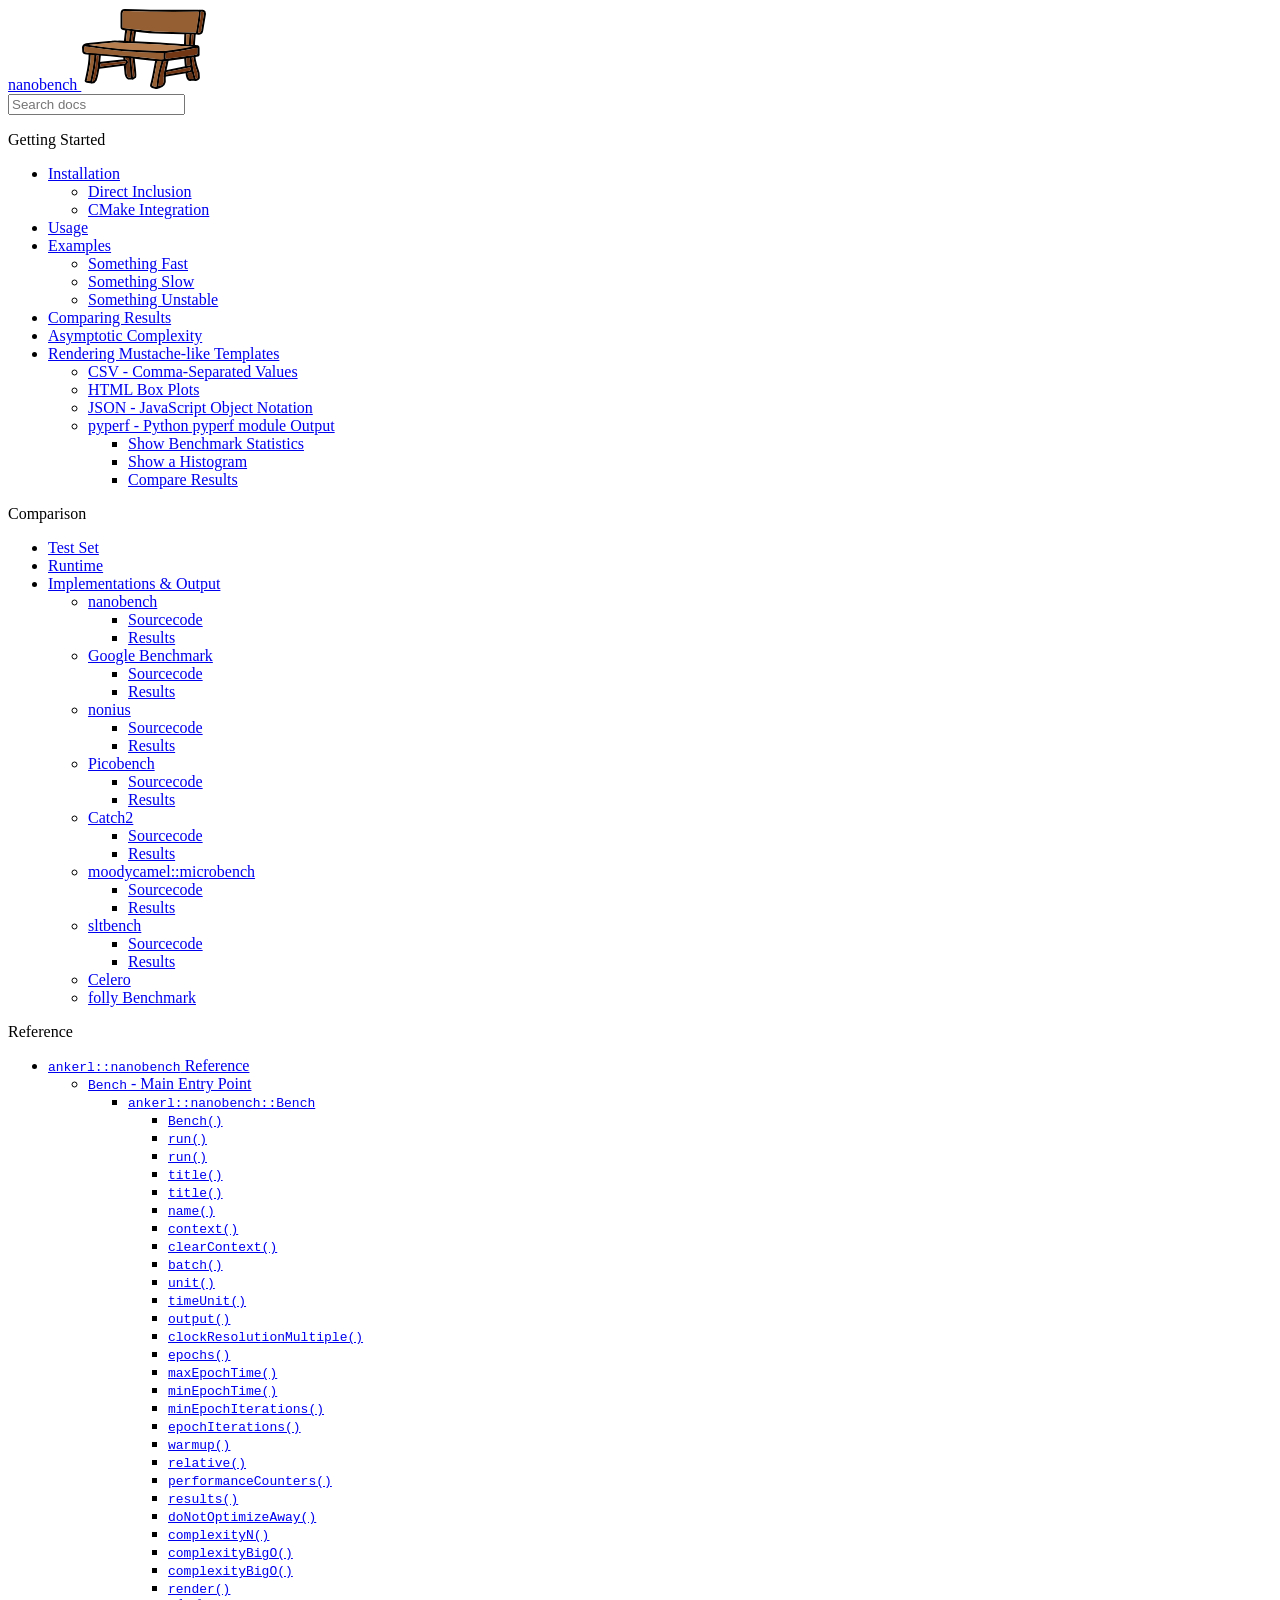
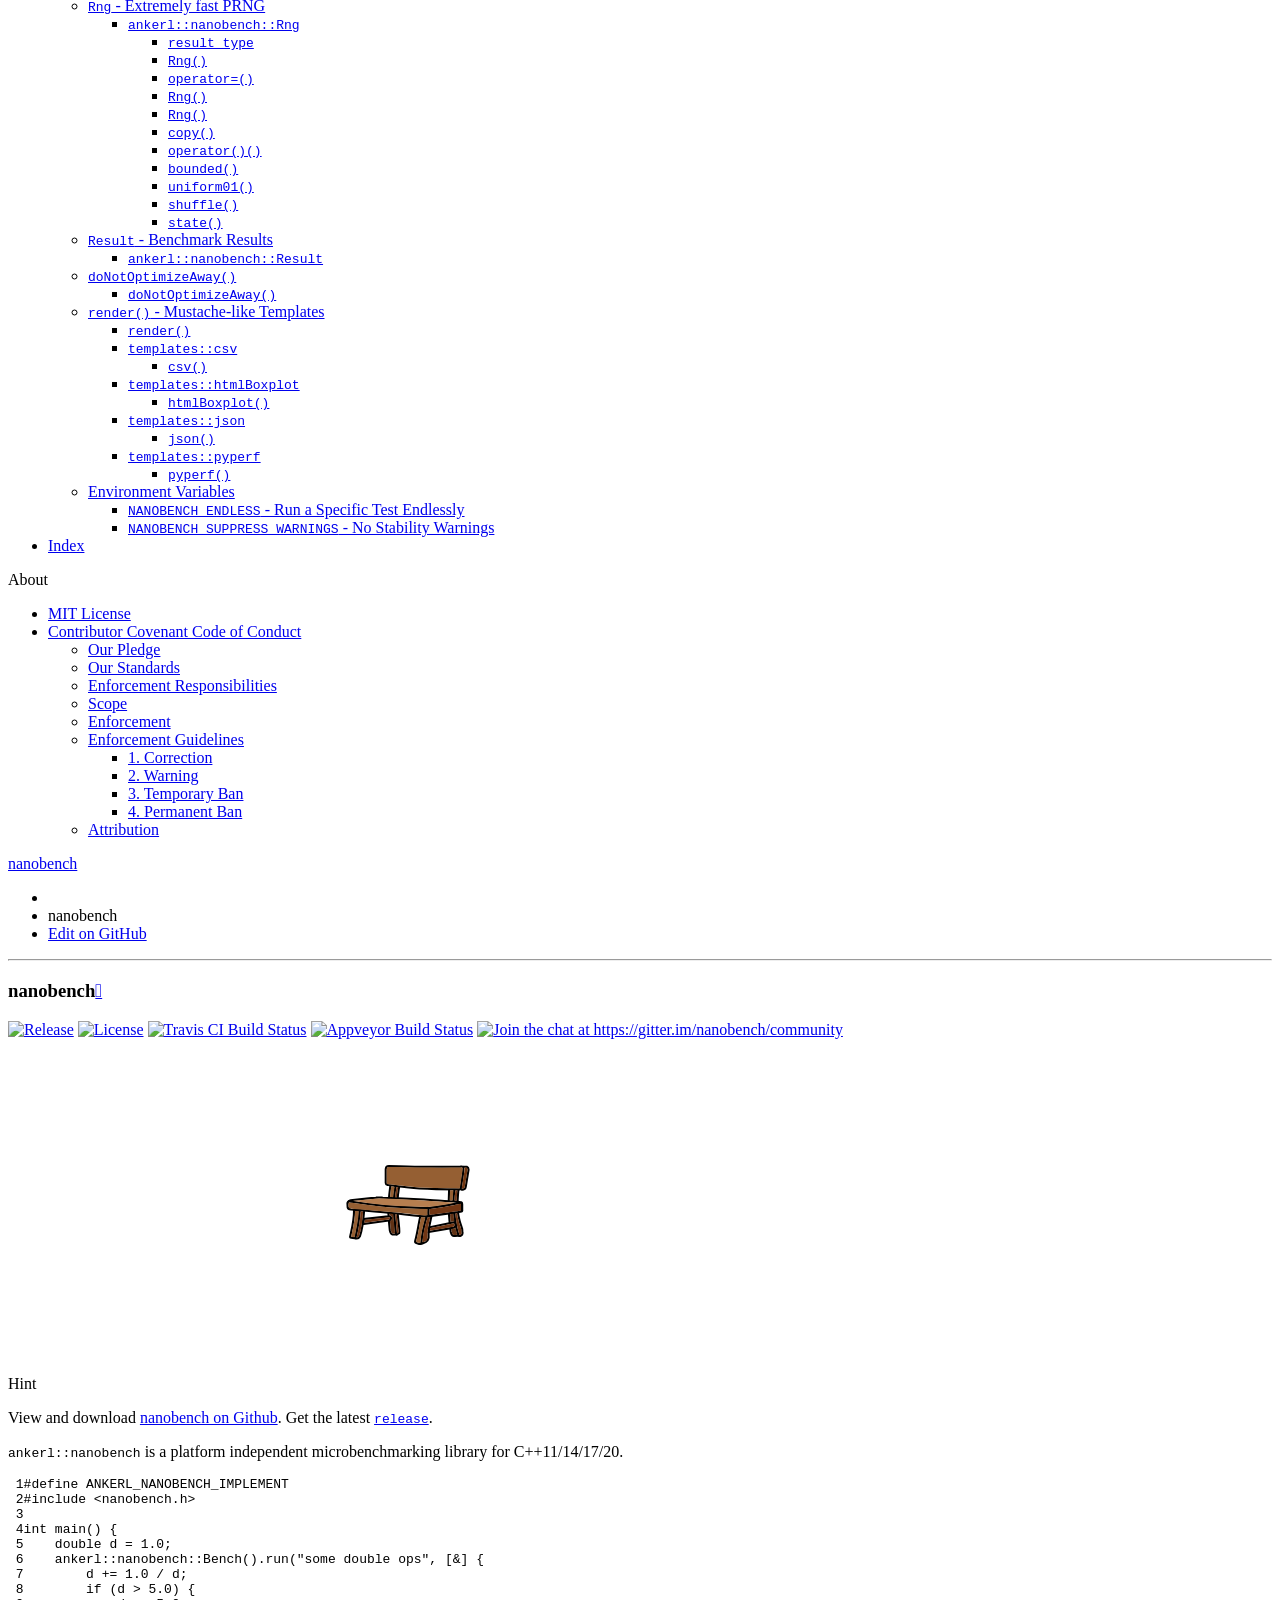
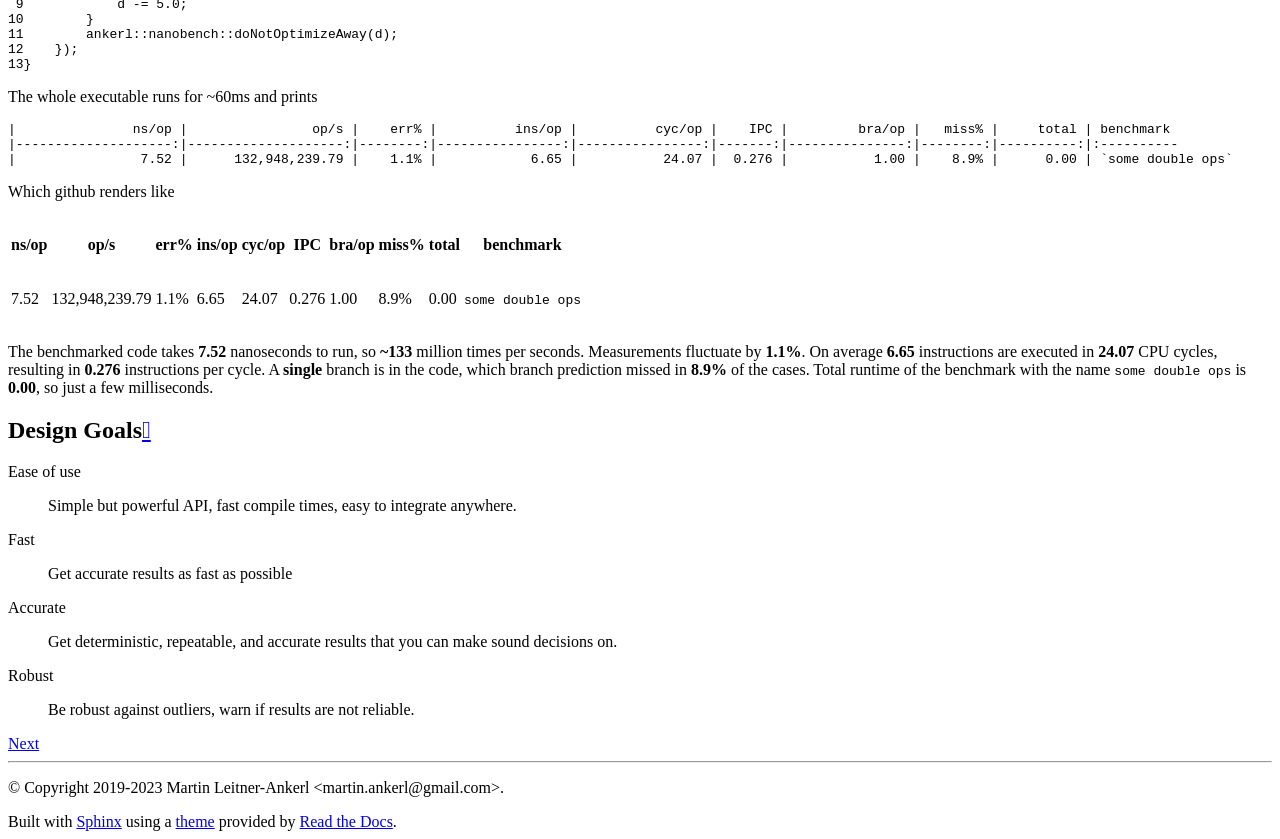
==== commit e41eac1b: "regenerate documentation Built with the versions now pinned in src/docs/requirements.txt. sphinx-rtd" ====
--- a/docs/index.html
+++ b/docs/index.html
@@ -1,23 +1,22 @@
+
+
 <!DOCTYPE html>
-<html class="writer-html5" lang="en" >
+<html class="writer-html5" lang="en" data-content_root="./">
 <head>
-  <meta charset="utf-8" /><meta name="generator" content="Docutils 0.18.1: http://docutils.sourceforge.net/" />
+  <meta charset="utf-8" /><meta name="viewport" content="width=device-width, initial-scale=1" />
 
   <meta name="viewport" content="width=device-width, initial-scale=1.0" />
   <title>nanobench &mdash; nanobench  documentation</title>
-      <link rel="stylesheet" href="_static/pygments.css" type="text/css" />
-      <link rel="stylesheet" href="_static/css/theme.css" type="text/css" />
+      <link rel="stylesheet" type="text/css" href="_static/pygments.css?v=b86133f3" />
+      <link rel="stylesheet" type="text/css" href="_static/css/theme.css?v=9edc463e" />
+
+  
     <link rel="shortcut icon" href="_static/favicon.ico"/>
-  <!--[if lt IE 9]>
-    <script src="_static/js/html5shiv.min.js"></script>
-  <![endif]-->
-  
-        <script data-url_root="./" id="documentation_options" src="_static/documentation_options.js"></script>
-        <script src="_static/jquery.js"></script>
-        <script src="_static/underscore.js"></script>
-        <script src="_static/_sphinx_javascript_frameworks_compat.js"></script>
-        <script src="_static/doctools.js"></script>
-        <script src="_static/sphinx_highlight.js"></script>
+      <script src="_static/jquery.js?v=5d32c60e"></script>
+      <script src="_static/_sphinx_javascript_frameworks_compat.js?v=2cd50e6c"></script>
+      <script src="_static/documentation_options.js?v=5929fcd5"></script>
+      <script src="_static/doctools.js?v=9bcbadda"></script>
+      <script src="_static/sphinx_highlight.js?v=dc90522c"></script>
     <script src="_static/js/theme.js"></script>
     <link rel="index" title="Index" href="genindex.html" />
     <link rel="search" title="Search" href="search.html" />
@@ -36,9 +35,6 @@
             nanobench
               <img src="_static/nanobench-logo.svg" class="logo" alt="Logo"/>
           </a>
-              <div class="version">
-                v4.3.11
-              </div>
 <div role="search">
   <form id="rtd-search-form" class="wy-form" action="search.html" method="get">
     <input type="text" name="q" placeholder="Search docs" aria-label="Search docs" />
@@ -124,15 +120,82 @@
 <p class="caption" role="heading"><span class="caption-text">Reference</span></p>
 <ul>
 <li class="toctree-l1"><a class="reference internal" href="reference.html"><code class="docutils literal notranslate"><span class="pre">ankerl::nanobench</span></code> Reference</a><ul>
-<li class="toctree-l2"><a class="reference internal" href="reference.html#bench-main-entry-point"><code class="xref cpp cpp-class docutils literal notranslate"><span class="pre">Bench</span></code> - Main Entry Point</a></li>
-<li class="toctree-l2"><a class="reference internal" href="reference.html#rng-extremely-fast-prng"><code class="xref cpp cpp-class docutils literal notranslate"><span class="pre">Rng</span></code> - Extremely fast PRNG</a></li>
-<li class="toctree-l2"><a class="reference internal" href="reference.html#result-benchmark-results"><code class="xref cpp cpp-class docutils literal notranslate"><span class="pre">Result</span></code> - Benchmark Results</a></li>
-<li class="toctree-l2"><a class="reference internal" href="reference.html#donotoptimizeaway"><code class="xref cpp cpp-func docutils literal notranslate"><span class="pre">doNotOptimizeAway()</span></code></a></li>
+<li class="toctree-l2"><a class="reference internal" href="reference.html#bench-main-entry-point"><code class="xref cpp cpp-class docutils literal notranslate"><span class="pre">Bench</span></code> - Main Entry Point</a><ul>
+<li class="toctree-l3"><a class="reference internal" href="reference.html#_CPPv4N6ankerl9nanobench5BenchE"><code class="docutils literal notranslate"><span class="pre">ankerl::nanobench::Bench</span></code></a><ul>
+<li class="toctree-l4"><a class="reference internal" href="reference.html#_CPPv4N6ankerl9nanobench5Bench5BenchEv"><code class="docutils literal notranslate"><span class="pre">Bench()</span></code></a></li>
+<li class="toctree-l4"><a class="reference internal" href="reference.html#_CPPv4I0EN6ankerl9nanobench5Bench3runER5BenchPKcRR2Op"><code class="docutils literal notranslate"><span class="pre">run()</span></code></a></li>
+<li class="toctree-l4"><a class="reference internal" href="reference.html#_CPPv4I0EN6ankerl9nanobench5Bench3runER5BenchRR2Op"><code class="docutils literal notranslate"><span class="pre">run()</span></code></a></li>
+<li class="toctree-l4"><a class="reference internal" href="reference.html#_CPPv4N6ankerl9nanobench5Bench5titleEPKc"><code class="docutils literal notranslate"><span class="pre">title()</span></code></a></li>
+<li class="toctree-l4"><a class="reference internal" href="reference.html#_CPPv4NK6ankerl9nanobench5Bench5titleEv"><code class="docutils literal notranslate"><span class="pre">title()</span></code></a></li>
+<li class="toctree-l4"><a class="reference internal" href="reference.html#_CPPv4N6ankerl9nanobench5Bench4nameEPKc"><code class="docutils literal notranslate"><span class="pre">name()</span></code></a></li>
+<li class="toctree-l4"><a class="reference internal" href="reference.html#_CPPv4N6ankerl9nanobench5Bench7contextEPKcPKc"><code class="docutils literal notranslate"><span class="pre">context()</span></code></a></li>
+<li class="toctree-l4"><a class="reference internal" href="reference.html#_CPPv4N6ankerl9nanobench5Bench12clearContextEv"><code class="docutils literal notranslate"><span class="pre">clearContext()</span></code></a></li>
+<li class="toctree-l4"><a class="reference internal" href="reference.html#_CPPv4I0EN6ankerl9nanobench5Bench5batchER5Bench1T"><code class="docutils literal notranslate"><span class="pre">batch()</span></code></a></li>
+<li class="toctree-l4"><a class="reference internal" href="reference.html#_CPPv4N6ankerl9nanobench5Bench4unitEPKc"><code class="docutils literal notranslate"><span class="pre">unit()</span></code></a></li>
+<li class="toctree-l4"><a class="reference internal" href="reference.html#_CPPv4N6ankerl9nanobench5Bench8timeUnitERKNSt6chrono8durationIdEERKNSt6stringE"><code class="docutils literal notranslate"><span class="pre">timeUnit()</span></code></a></li>
+<li class="toctree-l4"><a class="reference internal" href="reference.html#_CPPv4N6ankerl9nanobench5Bench6outputEPNSt7ostreamE"><code class="docutils literal notranslate"><span class="pre">output()</span></code></a></li>
+<li class="toctree-l4"><a class="reference internal" href="reference.html#_CPPv4N6ankerl9nanobench5Bench23clockResolutionMultipleE6size_t"><code class="docutils literal notranslate"><span class="pre">clockResolutionMultiple()</span></code></a></li>
+<li class="toctree-l4"><a class="reference internal" href="reference.html#_CPPv4N6ankerl9nanobench5Bench6epochsE6size_t"><code class="docutils literal notranslate"><span class="pre">epochs()</span></code></a></li>
+<li class="toctree-l4"><a class="reference internal" href="reference.html#_CPPv4N6ankerl9nanobench5Bench12maxEpochTimeENSt6chrono11nanosecondsE"><code class="docutils literal notranslate"><span class="pre">maxEpochTime()</span></code></a></li>
+<li class="toctree-l4"><a class="reference internal" href="reference.html#_CPPv4N6ankerl9nanobench5Bench12minEpochTimeENSt6chrono11nanosecondsE"><code class="docutils literal notranslate"><span class="pre">minEpochTime()</span></code></a></li>
+<li class="toctree-l4"><a class="reference internal" href="reference.html#_CPPv4N6ankerl9nanobench5Bench18minEpochIterationsE8uint64_t"><code class="docutils literal notranslate"><span class="pre">minEpochIterations()</span></code></a></li>
+<li class="toctree-l4"><a class="reference internal" href="reference.html#_CPPv4N6ankerl9nanobench5Bench15epochIterationsE8uint64_t"><code class="docutils literal notranslate"><span class="pre">epochIterations()</span></code></a></li>
+<li class="toctree-l4"><a class="reference internal" href="reference.html#_CPPv4N6ankerl9nanobench5Bench6warmupE8uint64_t"><code class="docutils literal notranslate"><span class="pre">warmup()</span></code></a></li>
+<li class="toctree-l4"><a class="reference internal" href="reference.html#_CPPv4N6ankerl9nanobench5Bench8relativeEb"><code class="docutils literal notranslate"><span class="pre">relative()</span></code></a></li>
+<li class="toctree-l4"><a class="reference internal" href="reference.html#_CPPv4N6ankerl9nanobench5Bench19performanceCountersEb"><code class="docutils literal notranslate"><span class="pre">performanceCounters()</span></code></a></li>
+<li class="toctree-l4"><a class="reference internal" href="reference.html#_CPPv4NK6ankerl9nanobench5Bench7resultsEv"><code class="docutils literal notranslate"><span class="pre">results()</span></code></a></li>
+<li class="toctree-l4"><a class="reference internal" href="reference.html#_CPPv4I0EN6ankerl9nanobench5Bench17doNotOptimizeAwayER5BenchRR3Arg"><code class="docutils literal notranslate"><span class="pre">doNotOptimizeAway()</span></code></a></li>
+<li class="toctree-l4"><a class="reference internal" href="reference.html#_CPPv4I0EN6ankerl9nanobench5Bench11complexityNER5Bench1T"><code class="docutils literal notranslate"><span class="pre">complexityN()</span></code></a></li>
+<li class="toctree-l4"><a class="reference internal" href="reference.html#_CPPv4NK6ankerl9nanobench5Bench14complexityBigOEv"><code class="docutils literal notranslate"><span class="pre">complexityBigO()</span></code></a></li>
+<li class="toctree-l4"><a class="reference internal" href="reference.html#_CPPv4I0ENK6ankerl9nanobench5Bench14complexityBigOE4BigOPKc2Op"><code class="docutils literal notranslate"><span class="pre">complexityBigO()</span></code></a></li>
+<li class="toctree-l4"><a class="reference internal" href="reference.html#_CPPv4N6ankerl9nanobench5Bench6renderEPKcRNSt7ostreamE"><code class="docutils literal notranslate"><span class="pre">render()</span></code></a></li>
+</ul>
+</li>
+</ul>
+</li>
+<li class="toctree-l2"><a class="reference internal" href="reference.html#rng-extremely-fast-prng"><code class="xref cpp cpp-class docutils literal notranslate"><span class="pre">Rng</span></code> - Extremely fast PRNG</a><ul>
+<li class="toctree-l3"><a class="reference internal" href="reference.html#_CPPv4N6ankerl9nanobench3RngE"><code class="docutils literal notranslate"><span class="pre">ankerl::nanobench::Rng</span></code></a><ul>
+<li class="toctree-l4"><a class="reference internal" href="reference.html#_CPPv4N6ankerl9nanobench3Rng11result_typeE"><code class="docutils literal notranslate"><span class="pre">result_type</span></code></a></li>
+<li class="toctree-l4"><a class="reference internal" href="reference.html#_CPPv4N6ankerl9nanobench3Rng3RngERK3Rng"><code class="docutils literal notranslate"><span class="pre">Rng()</span></code></a></li>
+<li class="toctree-l4"><a class="reference internal" href="reference.html#_CPPv4N6ankerl9nanobench3RngaSERK3Rng"><code class="docutils literal notranslate"><span class="pre">operator=()</span></code></a></li>
+<li class="toctree-l4"><a class="reference internal" href="reference.html#_CPPv4N6ankerl9nanobench3Rng3RngEv"><code class="docutils literal notranslate"><span class="pre">Rng()</span></code></a></li>
+<li class="toctree-l4"><a class="reference internal" href="reference.html#_CPPv4N6ankerl9nanobench3Rng3RngE8uint64_t"><code class="docutils literal notranslate"><span class="pre">Rng()</span></code></a></li>
+<li class="toctree-l4"><a class="reference internal" href="reference.html#_CPPv4NK6ankerl9nanobench3Rng4copyEv"><code class="docutils literal notranslate"><span class="pre">copy()</span></code></a></li>
+<li class="toctree-l4"><a class="reference internal" href="reference.html#_CPPv4N6ankerl9nanobench3RngclEv"><code class="docutils literal notranslate"><span class="pre">operator()()</span></code></a></li>
+<li class="toctree-l4"><a class="reference internal" href="reference.html#_CPPv4N6ankerl9nanobench3Rng7boundedE8uint32_t"><code class="docutils literal notranslate"><span class="pre">bounded()</span></code></a></li>
+<li class="toctree-l4"><a class="reference internal" href="reference.html#_CPPv4N6ankerl9nanobench3Rng9uniform01Ev"><code class="docutils literal notranslate"><span class="pre">uniform01()</span></code></a></li>
+<li class="toctree-l4"><a class="reference internal" href="reference.html#_CPPv4I0EN6ankerl9nanobench3Rng7shuffleEvR9Container"><code class="docutils literal notranslate"><span class="pre">shuffle()</span></code></a></li>
+<li class="toctree-l4"><a class="reference internal" href="reference.html#_CPPv4NK6ankerl9nanobench3Rng5stateEv"><code class="docutils literal notranslate"><span class="pre">state()</span></code></a></li>
+</ul>
+</li>
+</ul>
+</li>
+<li class="toctree-l2"><a class="reference internal" href="reference.html#result-benchmark-results"><code class="xref cpp cpp-class docutils literal notranslate"><span class="pre">Result</span></code> - Benchmark Results</a><ul>
+<li class="toctree-l3"><a class="reference internal" href="reference.html#_CPPv4N6ankerl9nanobench6ResultE"><code class="docutils literal notranslate"><span class="pre">ankerl::nanobench::Result</span></code></a></li>
+</ul>
+</li>
+<li class="toctree-l2"><a class="reference internal" href="reference.html#donotoptimizeaway"><code class="xref cpp cpp-func docutils literal notranslate"><span class="pre">doNotOptimizeAway()</span></code></a><ul>
+<li class="toctree-l3"><a class="reference internal" href="reference.html#_CPPv4I0EN6ankerl9nanobench17doNotOptimizeAwayEvRR3Arg"><code class="docutils literal notranslate"><span class="pre">doNotOptimizeAway()</span></code></a></li>
+</ul>
+</li>
 <li class="toctree-l2"><a class="reference internal" href="reference.html#render-mustache-like-templates"><code class="xref cpp cpp-func docutils literal notranslate"><span class="pre">render()</span></code> - Mustache-like Templates</a><ul>
-<li class="toctree-l3"><a class="reference internal" href="reference.html#templates-csv"><code class="xref cpp cpp-func docutils literal notranslate"><span class="pre">templates::csv</span></code></a></li>
-<li class="toctree-l3"><a class="reference internal" href="reference.html#templates-htmlboxplot"><code class="xref cpp cpp-func docutils literal notranslate"><span class="pre">templates::htmlBoxplot</span></code></a></li>
-<li class="toctree-l3"><a class="reference internal" href="reference.html#templates-json"><code class="xref cpp cpp-func docutils literal notranslate"><span class="pre">templates::json</span></code></a></li>
-<li class="toctree-l3"><a class="reference internal" href="reference.html#templates-pyperf"><code class="xref cpp cpp-func docutils literal notranslate"><span class="pre">templates::pyperf</span></code></a></li>
+<li class="toctree-l3"><a class="reference internal" href="reference.html#_CPPv4N6ankerl9nanobench6renderEPKcRK5BenchRNSt7ostreamE"><code class="docutils literal notranslate"><span class="pre">render()</span></code></a></li>
+<li class="toctree-l3"><a class="reference internal" href="reference.html#templates-csv"><code class="xref cpp cpp-func docutils literal notranslate"><span class="pre">templates::csv</span></code></a><ul>
+<li class="toctree-l4"><a class="reference internal" href="reference.html#_CPPv4N6ankerl9nanobench9templates3csvEv"><code class="docutils literal notranslate"><span class="pre">csv()</span></code></a></li>
+</ul>
+</li>
+<li class="toctree-l3"><a class="reference internal" href="reference.html#templates-htmlboxplot"><code class="xref cpp cpp-func docutils literal notranslate"><span class="pre">templates::htmlBoxplot</span></code></a><ul>
+<li class="toctree-l4"><a class="reference internal" href="reference.html#_CPPv4N6ankerl9nanobench9templates11htmlBoxplotEv"><code class="docutils literal notranslate"><span class="pre">htmlBoxplot()</span></code></a></li>
+</ul>
+</li>
+<li class="toctree-l3"><a class="reference internal" href="reference.html#templates-json"><code class="xref cpp cpp-func docutils literal notranslate"><span class="pre">templates::json</span></code></a><ul>
+<li class="toctree-l4"><a class="reference internal" href="reference.html#_CPPv4N6ankerl9nanobench9templates4jsonEv"><code class="docutils literal notranslate"><span class="pre">json()</span></code></a></li>
+</ul>
+</li>
+<li class="toctree-l3"><a class="reference internal" href="reference.html#templates-pyperf"><code class="xref cpp cpp-func docutils literal notranslate"><span class="pre">templates::pyperf</span></code></a><ul>
+<li class="toctree-l4"><a class="reference internal" href="reference.html#_CPPv4N6ankerl9nanobench9templates6pyperfEv"><code class="docutils literal notranslate"><span class="pre">pyperf()</span></code></a></li>
+</ul>
+</li>
 </ul>
 </li>
 <li class="toctree-l2"><a class="reference internal" href="reference.html#environment-variables">Environment Variables</a><ul>
@@ -190,7 +253,7 @@
            <div itemprop="articleBody">
              
   <section id="nanobench">
-<h1>nanobench<a class="headerlink" href="#nanobench" title="Permalink to this heading"></a></h1>
+<h1>nanobench<a class="headerlink" href="#nanobench" title="Link to this heading"></a></h1>
 <div class="toctree-wrapper compound">
 </div>
 <div class="toctree-wrapper compound">
@@ -200,7 +263,8 @@
 <div class="toctree-wrapper compound">
 </div>
 <p><a class="reference external" href="https://github.com/martinus/nanobench/releases"><img alt="Release" src="https://img.shields.io/github/release/martinus/nanobench.svg" /></a> <a class="reference external" href="https://raw.githubusercontent.com/martinus/nanobench/master/LICENSE"><img alt="License" src="https://img.shields.io/github/license/martinus/nanobench.svg" /></a> <a class="reference external" href="https://travis-ci.com/martinus/nanobench"><img alt="Travis CI Build Status" src="https://travis-ci.com/martinus/nanobench.svg?branch=master" /></a> <a class="reference external" href="https://ci.appveyor.com/project/martinus/nanobench"><img alt="Appveyor Build Status" src="https://ci.appveyor.com/api/projects/status/github/martinus/nanobench?branch=master&amp;svg=true" /></a> <a class="reference external" href="https://gitter.im/nanobench/community?utm_source=badge&amp;utm_medium=badge&amp;utm_campaign=pr-badge&amp;utm_content=badge"><img alt="Join the chat at https://gitter.im/nanobench/community" src="https://badges.gitter.im/nanobench/community.svg" /></a></p>
-<img alt="I need a better logo. Currently I use a small bench. Nanobench. Ha ha." src="_images/nanobench-logo-small.svg" /><div class="admonition hint">
+<img alt="I need a better logo. Currently I use a small bench. Nanobench. Ha ha." src="_images/nanobench-logo-small.svg" />
+<div class="admonition hint">
 <p class="admonition-title">Hint</p>
 <p>View and download <a class="reference external" href="https://github.com/martinus/nanobench">nanobench on Github</a>.
 Get the latest <a class="reference download external" download="" href="https://github.com/martinus/nanobench/releases/latest"><code class="xref download docutils literal notranslate"><span class="pre">release</span></code></a>.</p>
@@ -261,7 +325,7 @@
 cycle. A <strong>single</strong> branch is in the code, which branch prediction missed in <strong>8.9%</strong> of the cases. Total runtime of
 the benchmark with the name <code class="docutils literal notranslate"><span class="pre">some</span> <span class="pre">double</span> <span class="pre">ops</span></code> is <strong>0.00</strong>, so just a few milliseconds.</p>
 <section id="design-goals">
-<h2>Design Goals<a class="headerlink" href="#design-goals" title="Permalink to this heading"></a></h2>
+<h2>Design Goals<a class="headerlink" href="#design-goals" title="Link to this heading"></a></h2>
 <dl class="simple">
 <dt>Ease of use</dt><dd><p>Simple but powerful API, fast compile times, easy to integrate anywhere.</p>
 </dd>
@@ -302,18 +366,7 @@
       jQuery(function () {
           SphinxRtdTheme.Navigation.enable(true);
       });
-  </script>
-    <!-- Theme Analytics -->
-    <script async src="https://www.googletagmanager.com/gtag/js?id=UA-36863101-2"></script>
-    <script>
-      window.dataLayer = window.dataLayer || [];
-      function gtag(){dataLayer.push(arguments);}
-      gtag('js', new Date());
-
-      gtag('config', 'UA-36863101-2', {
-          'anonymize_ip': false,
-      });
-    </script> 
+  </script> 
 
 </body>
 </html>
